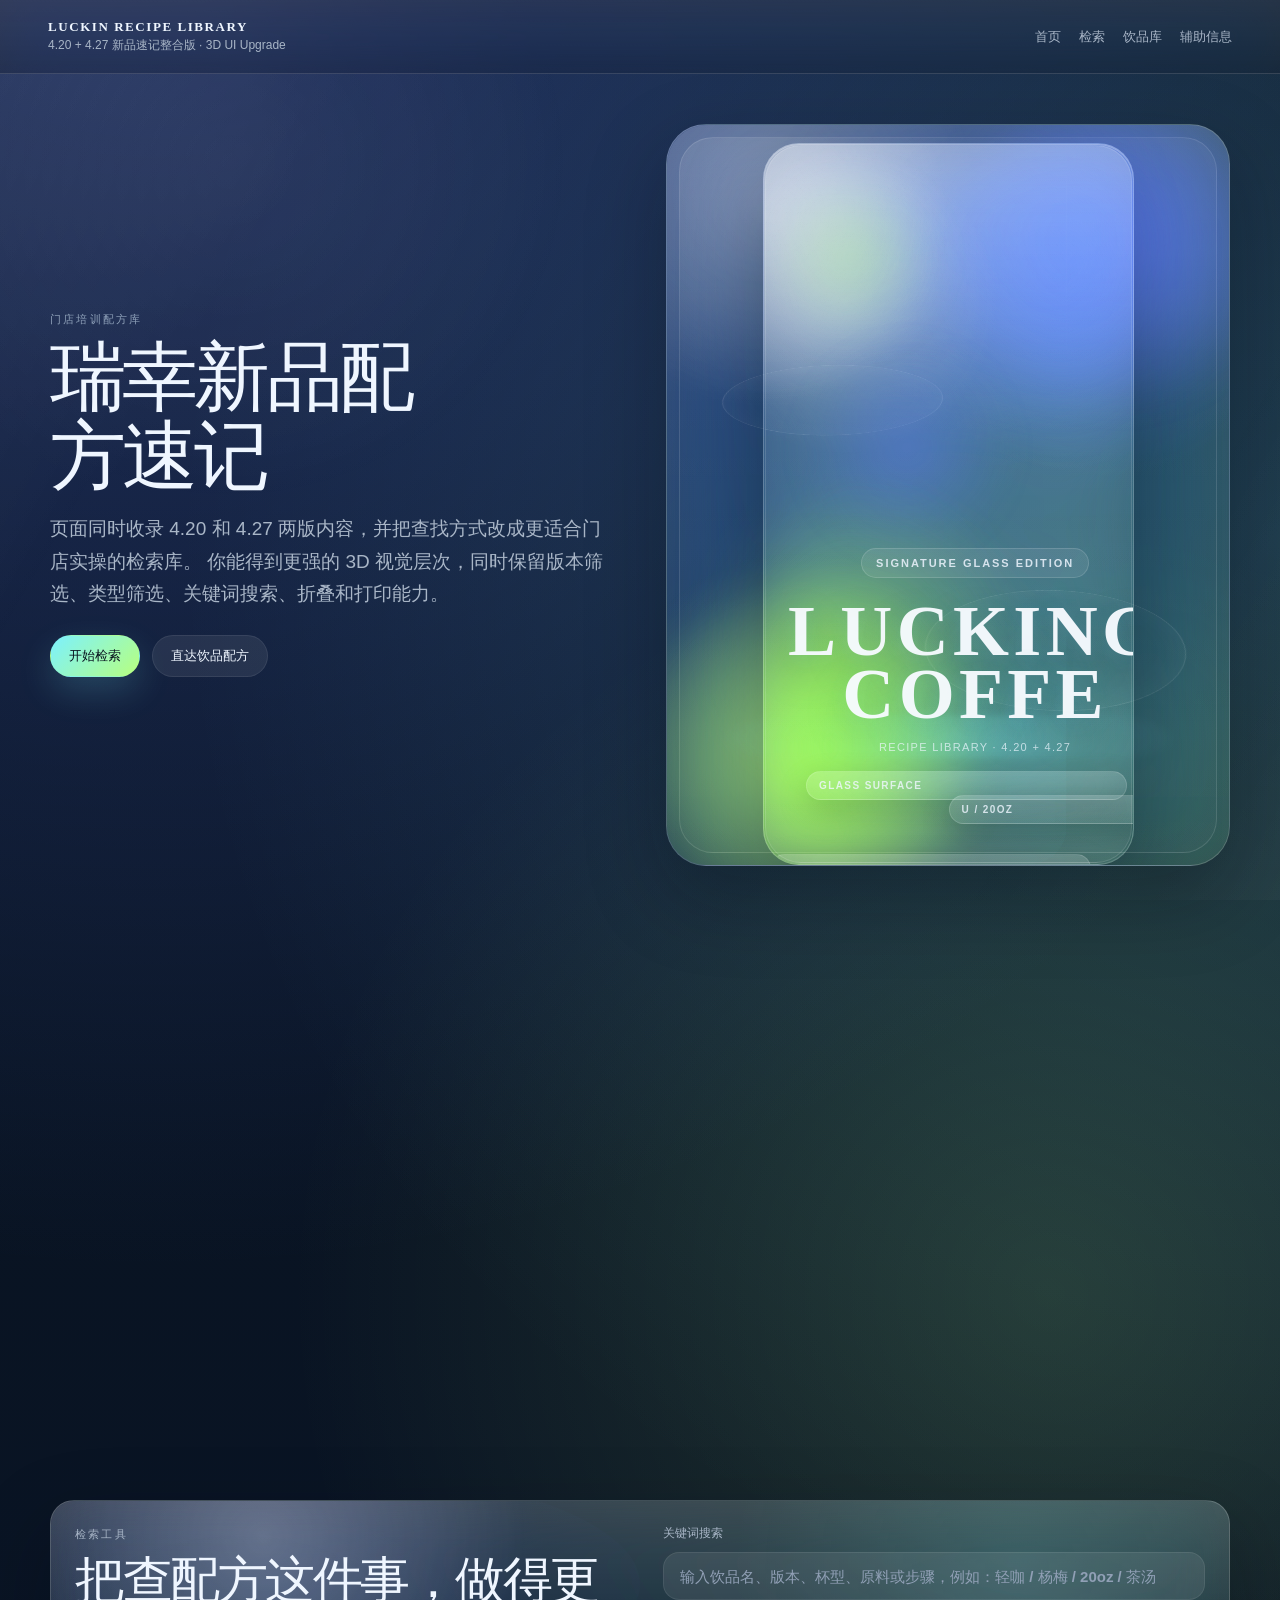
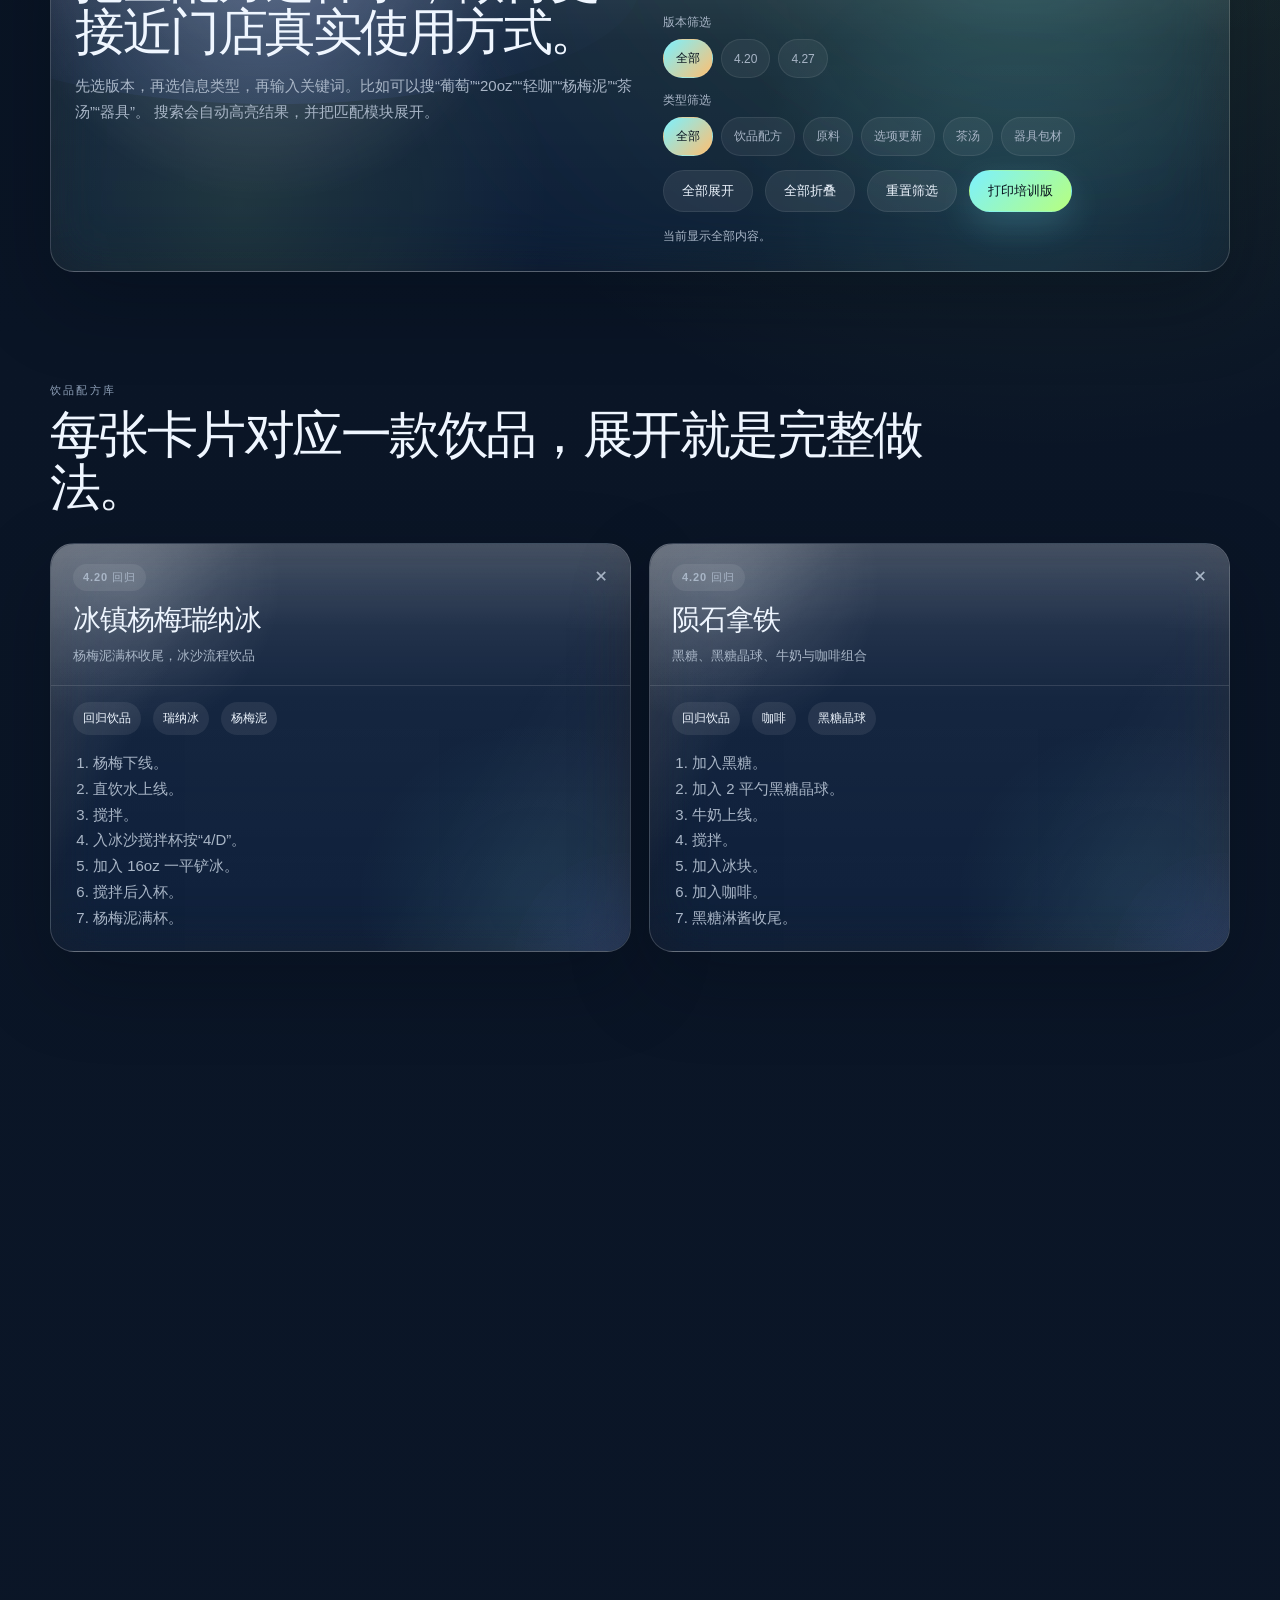
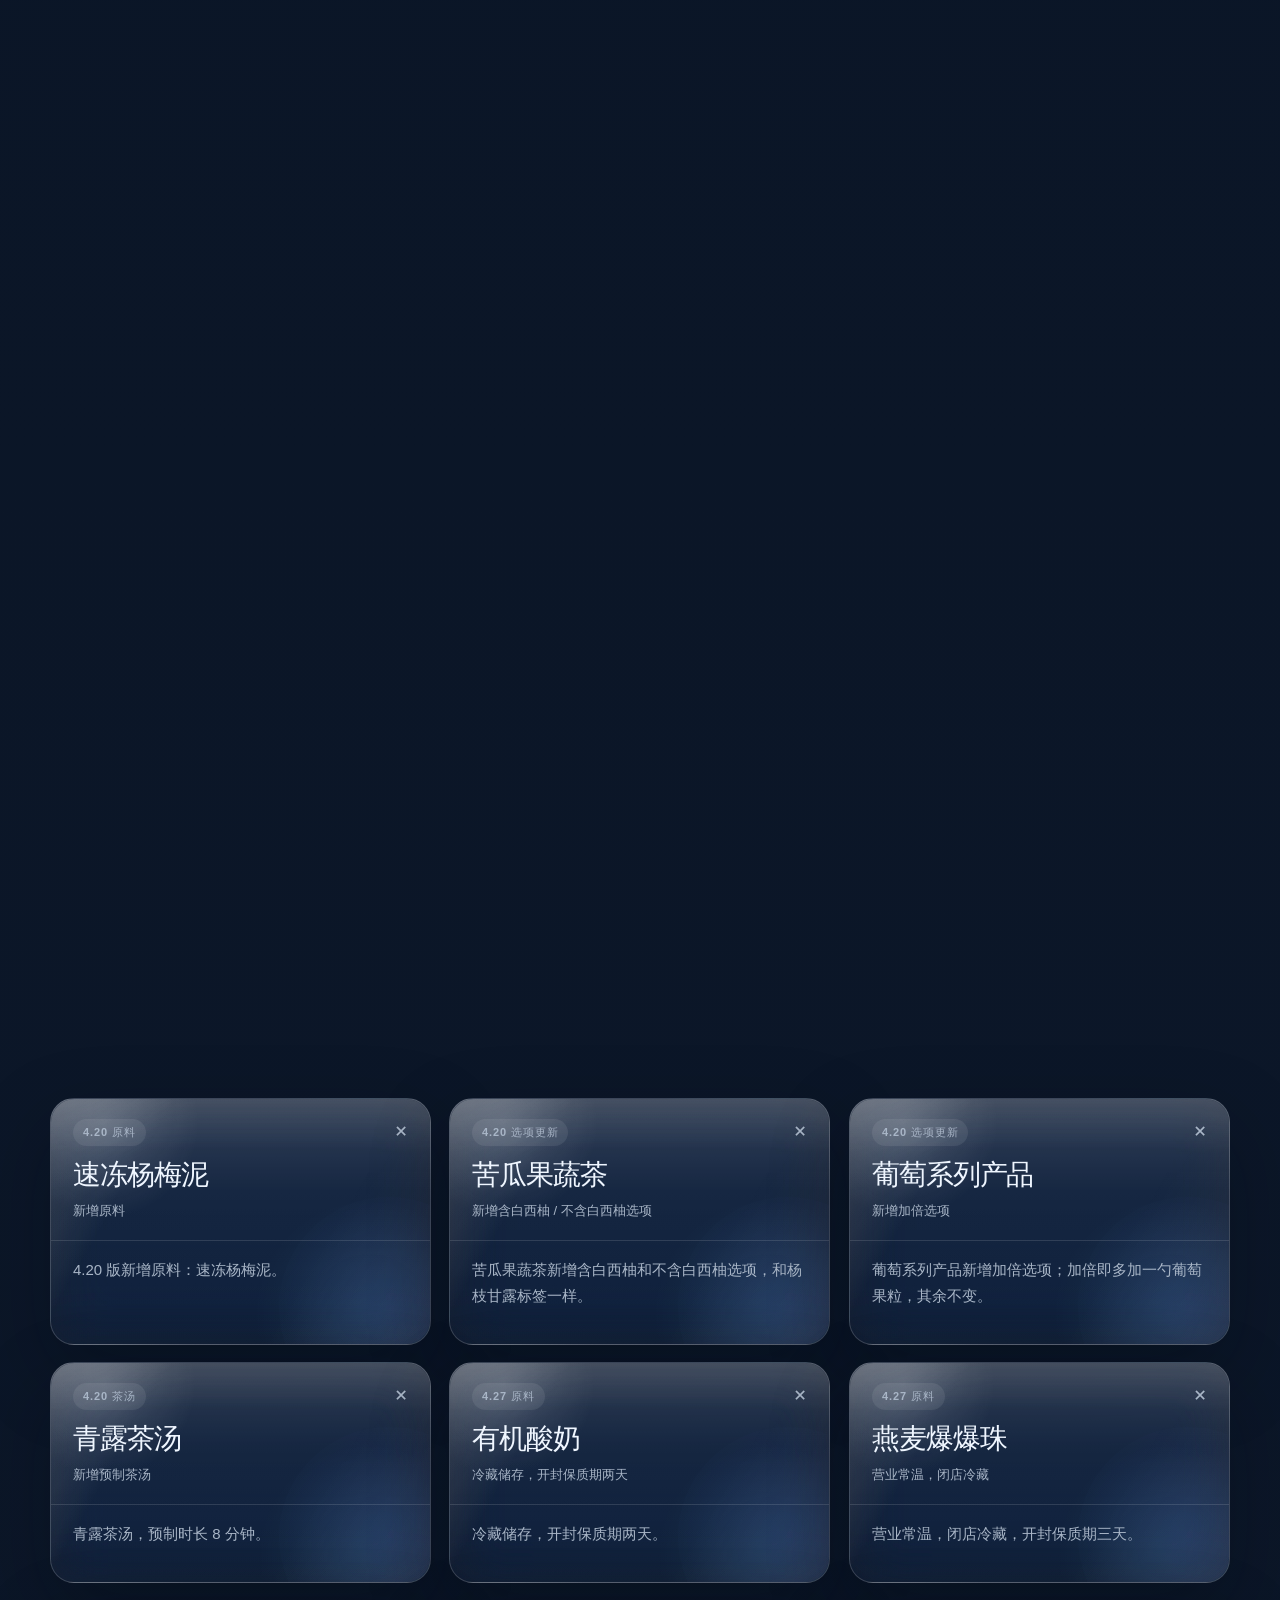
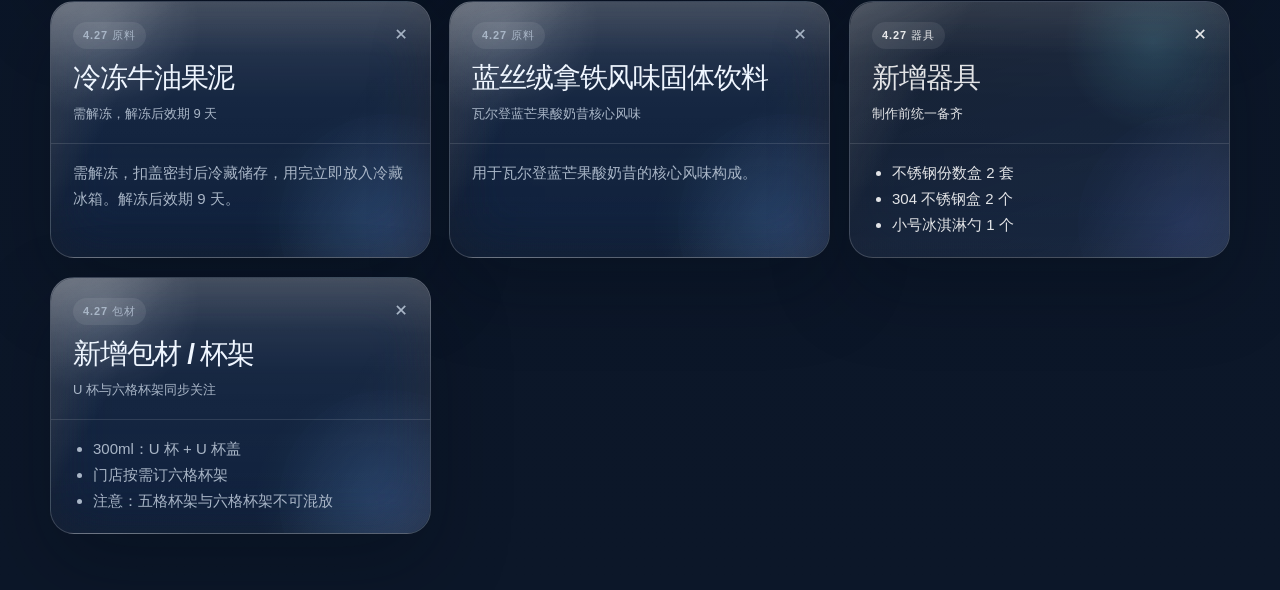
==== china-stable-ready/index.html @ 309d77c5 "Add files via upload" ====
<!DOCTYPE html>
<html lang="zh-CN">
  <head>
    <meta charset="UTF-8" />
    <meta name="viewport" content="width=device-width, initial-scale=1.0" />
    <meta name="color-scheme" content="dark" />
    <meta name="format-detection" content="telephone=no, email=no, address=no" />
    <meta
      name="description"
      content="瑞幸新品配方速记门店培训版，支持版本筛选、关键词搜索、配方工单图查看与打印。"
    />
    <title>瑞幸新品速记配方库 · 3D 视觉升级版</title>
    <link rel="stylesheet" href="./styles.css" />
  </head>
  <body>
    <header class="topbar">
      <div class="brand-group">
        <div class="brand">Luckin Recipe Library</div>
        <p class="brand-subtitle">4.20 + 4.27 新品速记整合版 · 3D UI Upgrade</p>
      </div>
      <nav class="nav">
        <a href="#overview">首页</a>
        <a href="#library-tools">检索</a>
        <a href="#drink-library">饮品库</a>
        <a href="#support-library">辅助信息</a>
      </nav>
    </header>

    <main class="page-shell">
      <section class="hero" id="overview">
        <div class="hero-copy" data-reveal>
          <p class="eyebrow">门店培训配方库</p>
          <h1>瑞幸新品配方速记</h1>
          <p class="hero-text">
            页面同时收录 4.20 和 4.27 两版内容，并把查找方式改成更适合门店实操的检索库。
            你能得到更强的 3D 视觉层次，同时保留版本筛选、类型筛选、关键词搜索、折叠和打印能力。
          </p>
          <div class="hero-actions">
            <a href="#library-tools" class="button button-primary">开始检索</a>
            <a href="#drink-library" class="button button-secondary">直达饮品配方</a>
          </div>
        </div>

        <div class="hero-panel depth-stage" data-reveal data-tilt data-tilt-depth="18">
          <div class="gradient-orb orb-blue"></div>
          <div class="gradient-orb orb-green"></div>
          <div class="hero-mesh hero-mesh-a"></div>
          <div class="hero-mesh hero-mesh-b"></div>
          <div class="hero-disc hero-disc-left"></div>
          <div class="hero-disc hero-disc-right"></div>
          <div class="hero-platform"></div>
          <div class="hero-wordmark-stage glass-card" data-reveal data-tilt data-tilt-depth="42">
            <div class="hero-wordmark-halo hero-wordmark-halo-a"></div>
            <div class="hero-wordmark-halo hero-wordmark-halo-b"></div>
            <div class="hero-wordmark-shell">
              <span class="hero-wordmark-label">Signature Glass Edition</span>
              <h2 class="hero-wordmark">
                <span>Lucking</span>
                <span>Coffe</span>
              </h2>
              <p class="hero-wordmark-meta">Recipe Library · 4.20 + 4.27</p>
            </div>
            <div class="hero-floating-pill hero-floating-pill-a">Glass Surface</div>
            <div class="hero-floating-pill hero-floating-pill-b">Search Ready</div>
            <div class="hero-floating-pill hero-floating-pill-c">U / 20oz</div>
          </div>

          <article class="hero-card hero-card-primary glass-card glass-card-large" data-tilt data-tilt-depth="28">
            <div class="hero-card-topline">
              <span>版本整合</span>
              <b>门店快查</b>
            </div>
            <strong>4.20 + 4.27</strong>
            <p>回归饮品、新品、原料更新、选项更新、茶汤、器具包材统一归档，减少来回翻找。</p>
            <div class="hero-inline-metrics">
              <div class="hero-inline-metric">
                <em>06</em>
                <small>饮品配方</small>
              </div>
              <div class="hero-inline-metric">
                <em>10</em>
                <small>辅助信息</small>
              </div>
              <div class="hero-inline-metric">
                <em>01</em>
                <small>统一入口</small>
              </div>
            </div>
          </article>

          <article class="hero-card hero-card-secondary glass-card" data-tilt data-tilt-depth="40">
            <div class="hero-card-topline">
              <span>快速定位</span>
              <b>训练模式</b>
            </div>
            <strong>筛选 + 搜索 + 图片工单</strong>
            <div class="hero-chip-row">
              <span class="hero-mini-chip">版本</span>
              <span class="hero-mini-chip">类型</span>
              <span class="hero-mini-chip">关键词</span>
              <span class="hero-mini-chip">U 杯 / 20oz</span>
            </div>
            <p>适合店员按饮品名、杯型、原料和步骤快速查找，也能直接点开工单图放大查看。</p>
          </article>

          <article class="hero-card hero-card-tertiary glass-card glass-card-highlight" data-tilt data-tilt-depth="52">
            <div class="hero-card-topline">
              <span>重点提醒</span>
              <b>当班可用</b>
            </div>
            <strong>先看杯型，再做配方</strong>
            <ul class="hero-note-list">
              <li>双杯型饮品已分开展示，减少误拿杯型。</li>
              <li>图片、步骤、搜索结果保持同一套命名。</li>
              <li>展开卡片即可直接看到完整操作细节。</li>
            </ul>
          </article>
        </div>
      </section>

      <section class="metrics-strip section">
        <div class="stat-card" data-reveal data-tilt>
          <span>2</span>
          <p>速记版本</p>
        </div>
        <div class="stat-card" data-reveal data-tilt>
          <span>6</span>
          <p>饮品配方</p>
        </div>
        <div class="stat-card" data-reveal data-tilt>
          <span>10</span>
          <p>辅助信息块</p>
        </div>
        <div class="stat-card" data-reveal data-tilt>
          <span>1</span>
          <p>全平台公开链接</p>
        </div>
      </section>

      <section class="quick-jump section">
        <div class="section-heading narrow" data-reveal>
          <p class="eyebrow">快速跳转</p>
          <h2>先看饮品名，再直接进入对应配方。</h2>
        </div>
        <div class="quick-chip-list" data-reveal>
          <a href="#recipe-yangmei" class="quick-chip" data-tilt>冰镇杨梅瑞纳冰</a>
          <a href="#recipe-meteor" class="quick-chip" data-tilt>陨石拿铁</a>
          <a href="#recipe-lemon-light" class="quick-chip" data-tilt>轻咖柠檬茶</a>
          <a href="#recipe-grape-lemon" class="quick-chip" data-tilt>葡萄柠檬茶</a>
          <a href="#recipe-avocado" class="quick-chip" data-tilt>牛油果羽衣酸奶昔</a>
          <a href="#recipe-blue-mango" class="quick-chip" data-tilt>瓦尔登蓝芒果酸奶昔</a>
        </div>
      </section>

      <section class="library-toolbar-section section" id="library-tools">
        <div class="toolbar-card" data-reveal data-tilt>
          <div class="toolbar-copy">
            <p class="eyebrow">检索工具</p>
            <h2>把查配方这件事，做得更接近门店真实使用方式。</h2>
            <p>
              先选版本，再选信息类型，再输入关键词。比如可以搜“葡萄”“20oz”“轻咖”“杨梅泥”“茶汤”“器具”。
              搜索会自动高亮结果，并把匹配模块展开。
            </p>
          </div>

          <div class="toolbar-actions">
            <label class="search-box" for="searchInput">
              <span>关键词搜索</span>
              <input
                id="searchInput"
                type="search"
                placeholder="输入饮品名、版本、杯型、原料或步骤，例如：轻咖 / 杨梅 / 20oz / 茶汤"
                autocomplete="off"
              />
            </label>

            <div class="filter-group">
              <span class="filter-label">版本筛选</span>
              <div class="filter-row">
                <button class="filter-chip is-active" type="button" data-filter-group="version" data-filter-value="all">全部</button>
                <button class="filter-chip" type="button" data-filter-group="version" data-filter-value="4.20">4.20</button>
                <button class="filter-chip" type="button" data-filter-group="version" data-filter-value="4.27">4.27</button>
              </div>
            </div>

            <div class="filter-group">
              <span class="filter-label">类型筛选</span>
              <div class="filter-row">
                <button class="filter-chip is-active" type="button" data-filter-group="type" data-filter-value="all">全部</button>
                <button class="filter-chip" type="button" data-filter-group="type" data-filter-value="drink">饮品配方</button>
                <button class="filter-chip" type="button" data-filter-group="type" data-filter-value="ingredient">原料</button>
                <button class="filter-chip" type="button" data-filter-group="type" data-filter-value="option">选项更新</button>
                <button class="filter-chip" type="button" data-filter-group="type" data-filter-value="tea">茶汤</button>
                <button class="filter-chip" type="button" data-filter-group="type" data-filter-value="tool">器具包材</button>
              </div>
            </div>

            <div class="action-row">
              <button id="expandAllBtn" class="button button-secondary" type="button">全部展开</button>
              <button id="collapseAllBtn" class="button button-secondary" type="button">全部折叠</button>
              <button id="resetFiltersBtn" class="button button-secondary" type="button">重置筛选</button>
              <button id="printBtn" class="button button-primary" type="button">打印培训版</button>
            </div>

            <p id="searchSummary" class="search-summary">当前显示全部内容。</p>
          </div>
        </div>
      </section>

      <section class="section" id="drink-library">
        <div class="section-heading" data-reveal>
          <p class="eyebrow">饮品配方库</p>
          <h2>每张卡片对应一款饮品，展开就是完整做法。</h2>
        </div>

        <div class="library-grid">
          <details class="library-card recipe-card" id="recipe-yangmei" open data-searchable data-version="4.20" data-type="drink" data-name="冰镇杨梅瑞纳冰 杨梅 瑞纳冰 回归 4.20" data-reveal data-tilt>
            <summary>
              <div>
                <span class="card-version">4.20 回归</span>
                <strong>冰镇杨梅瑞纳冰</strong>
                <small>杨梅泥满杯收尾，冰沙流程饮品</small>
              </div>
            </summary>
            <div class="card-body searchable-text">
              <div class="tag-row">
                <span class="info-tag">回归饮品</span>
                <span class="info-tag">瑞纳冰</span>
                <span class="info-tag">杨梅泥</span>
              </div>
              <ol>
                <li>杨梅下线。</li>
                <li>直饮水上线。</li>
                <li>搅拌。</li>
                <li>入冰沙搅拌杯按“4/D”。</li>
                <li>加入 16oz 一平铲冰。</li>
                <li>搅拌后入杯。</li>
                <li>杨梅泥满杯。</li>
              </ol>
            </div>
          </details>

          <details class="library-card recipe-card" id="recipe-meteor" open data-searchable data-version="4.20" data-type="drink" data-name="陨石拿铁 黑糖 晶球 回归 4.20" data-reveal data-tilt>
            <summary>
              <div>
                <span class="card-version">4.20 回归</span>
                <strong>陨石拿铁</strong>
                <small>黑糖、黑糖晶球、牛奶与咖啡组合</small>
              </div>
            </summary>
            <div class="card-body searchable-text">
              <div class="tag-row">
                <span class="info-tag">回归饮品</span>
                <span class="info-tag">咖啡</span>
                <span class="info-tag">黑糖晶球</span>
              </div>
              <ol>
                <li>加入黑糖。</li>
                <li>加入 2 平勺黑糖晶球。</li>
                <li>牛奶上线。</li>
                <li>搅拌。</li>
                <li>加入冰块。</li>
                <li>加入咖啡。</li>
                <li>黑糖淋酱收尾。</li>
              </ol>
            </div>
          </details>

          <details class="library-card recipe-card" id="recipe-lemon-light" open data-searchable data-version="4.20" data-type="drink" data-name="轻咖柠檬茶 柠檬茶 轻咖 青露茶汤 回归 4.20" data-reveal data-tilt>
            <summary>
              <div>
                <span class="card-version">4.20 回归</span>
                <strong>轻咖柠檬茶</strong>
                <small>含轻咖可选，茶汤与直饮水组合型茶饮</small>
              </div>
            </summary>
            <div class="card-body searchable-text">
              <div class="tag-row">
                <span class="info-tag">回归饮品</span>
                <span class="info-tag">茶饮</span>
                <span class="info-tag">青露茶汤</span>
                <span class="info-tag">轻咖可选</span>
              </div>
              <ol>
                <li>加入糖。</li>
                <li>加入柠檬果粒 1 平勺。</li>
                <li>加入 25ml 柠檬汁。</li>
                <li>青露茶汤至中线。</li>
                <li>直饮水上线；少冰时改为直饮水 150ml。</li>
                <li>若含轻咖，则在此步骤加入 50ml 轻咖。</li>
                <li>搅拌。</li>
                <li>加入冰块。</li>
              </ol>
            </div>
          </details>

          <details class="library-card recipe-card" id="recipe-grape-lemon" open data-searchable data-version="4.20" data-type="drink" data-name="葡萄柠檬茶 葡萄 轻咖 茶饮 新品 4.20" data-reveal data-tilt>
            <summary>
              <div>
                <span class="card-version">4.20 新品</span>
                <strong>葡萄柠檬茶</strong>
                <small>葡萄果粒、葡萄汁与柠檬茶底组合</small>
              </div>
            </summary>
            <div class="card-body searchable-text">
              <div class="tag-row">
                <span class="info-tag">新饮品</span>
                <span class="info-tag">茶饮</span>
                <span class="info-tag">葡萄果粒</span>
                <span class="info-tag">轻咖可选</span>
              </div>
              <ol>
                <li>加入糖。</li>
                <li>加入柠檬果粒 1 平勺。</li>
                <li>加入葡萄果粒 1 平勺。</li>
                <li>加入 25ml 柠檬汁。</li>
                <li>青露茶汤至中线。</li>
                <li>直饮水上线；少冰时改为直饮水 150ml。</li>
                <li>若含轻咖，则在此步骤加入 50ml 轻咖。</li>
                <li>加入葡萄汁 50ml。</li>
                <li>搅拌。</li>
                <li>加入冰块。</li>
              </ol>
            </div>
          </details>

          <details class="library-card recipe-card" id="recipe-avocado" open data-searchable data-version="4.27" data-type="drink" data-name="牛油果羽衣酸奶昔 U杯 20oz 牛油果 羽衣甘蓝 酸奶昔 4.27" data-reveal data-tilt>
            <summary>
              <div>
                <span class="card-version">4.27 新品</span>
                <strong>牛油果羽衣酸奶昔</strong>
                <small>U 杯与 20oz 杯双规格配方</small>
              </div>
            </summary>
            <div class="card-body searchable-text">
              <div class="recipe-detail-layout">
                <div class="recipe-text-column">
                  <div class="tag-row">
                    <span class="info-tag">新饮品</span>
                    <span class="info-tag">酸奶昔</span>
                    <span class="info-tag">U 杯</span>
                    <span class="info-tag">20oz</span>
                  </div>
                  <section class="recipe-subsection">
                    <h4>U 杯</h4>
                    <ol>
                      <li>有机酸奶至 50ml 刻度线。</li>
                      <li>丝绒至 100ml 刻度线。</li>
                      <li>羽衣甘蓝至 150ml 刻度线。</li>
                      <li>搅拌后入冰沙搅拌杯。</li>
                      <li>牛油果 1 勺。</li>
                      <li>加 12oz 一平铲冰块后按 4/D 键。</li>
                      <li>杯中加入燕麦爆爆珠 1 勺铺底。</li>
                      <li>冰沙入杯。</li>
                      <li>有机酸奶铺顶。</li>
                    </ol>
                  </section>
                  <section class="recipe-subsection">
                    <h4>20oz 杯</h4>
                    <ol>
                      <li>有机酸奶至 100ml 刻度线。</li>
                      <li>丝绒至 70ml。</li>
                      <li>羽衣甘蓝至 200ml 刻度线。</li>
                      <li>搅拌后入冰沙搅拌杯。</li>
                      <li>牛油果 2 勺。</li>
                      <li>加 16oz 一平铲冰块后按 4/D 键。</li>
                      <li>杯中加入燕麦爆爆珠 3 勺与 100ml 有机酸奶铺底。</li>
                      <li>冰沙入杯。</li>
                    </ol>
                  </section>
                </div>

                <aside class="recipe-visual-column" aria-label="牛油果羽衣酸奶昔配方图">
                  <figure class="recipe-visual-frame recipe-visual-frame-u">
                    <figcaption>
                      <span>U 杯工单图</span>
                      <small>点击查看原图</small>
                    </figcaption>
                    <a
                      class="recipe-image-trigger"
                      href="./avocado-u.jpg"
                      data-lightbox-src="./avocado-u.jpg"
                      data-lightbox-alt="牛油果羽衣酸奶昔 U 杯工单图"
                      data-lightbox-caption="牛油果羽衣酸奶昔 U 杯工单图"
                    >
                      <span class="recipe-reference-shell">
                        <img
                          src="./avocado-u.jpg"
                          alt="牛油果羽衣酸奶昔 U 杯配方图"
                          class="recipe-reference-image"
                          loading="lazy"
                          decoding="async"
                        />
                      </span>
                    </a>
                  </figure>
                  <figure class="recipe-visual-frame recipe-visual-frame-20">
                    <figcaption>
                      <span>20oz 杯工单图</span>
                      <small>点击查看原图</small>
                    </figcaption>
                    <a
                      class="recipe-image-trigger"
                      href="./avocado-20.jpg"
                      data-lightbox-src="./avocado-20.jpg"
                      data-lightbox-alt="牛油果羽衣酸奶昔 20oz 杯工单图"
                      data-lightbox-caption="牛油果羽衣酸奶昔 20oz 杯工单图"
                    >
                      <span class="recipe-reference-shell">
                        <img
                          src="./avocado-20.jpg"
                          alt="牛油果羽衣酸奶昔 20oz 杯配方图"
                          class="recipe-reference-image"
                          loading="lazy"
                          decoding="async"
                        />
                      </span>
                    </a>
                  </figure>
                </aside>
              </div>
              <section class="note-box">
                同糖度、同杯型的两杯牛油果羽衣酸奶昔，可同时入搅拌杯合并搅打，需按两次 4/D 键。
              </section>
            </div>
          </details>

          <details class="library-card recipe-card" id="recipe-blue-mango" open data-searchable data-version="4.27" data-type="drink" data-name="瓦尔登蓝芒果酸奶昔 U杯 20oz 蓝芒果 酸奶昔 4.27" data-reveal data-tilt>
            <summary>
              <div>
                <span class="card-version">4.27 新品</span>
                <strong>瓦尔登蓝芒果酸奶昔</strong>
                <small>蓝丝绒与芒果分层饮品，双杯型配方</small>
              </div>
            </summary>
            <div class="card-body searchable-text">
              <div class="recipe-detail-layout">
                <div class="recipe-text-column">
                  <div class="tag-row">
                    <span class="info-tag">新饮品</span>
                    <span class="info-tag">酸奶昔</span>
                    <span class="info-tag">U 杯</span>
                    <span class="info-tag">20oz</span>
                  </div>
                  <section class="recipe-subsection">
                    <h4>U 杯</h4>
                    <ol>
                      <li>椰浆至 150ml 刻度线。</li>
                      <li>搅拌后入搅拌杯。</li>
                      <li>加入 1 勺蓝丝绒。</li>
                      <li>加 12oz 一平铲冰块后按 4/D 键。</li>
                      <li>杯中加入原味晶球 1 勺与 30ml 芒果铺底。</li>
                      <li>冰沙入杯。</li>
                      <li>有机酸奶铺顶。</li>
                    </ol>
                  </section>
                  <section class="recipe-subsection">
                    <h4>20oz 杯</h4>
                    <ol>
                      <li>椰浆至 150ml 刻度线。</li>
                      <li>搅拌后入搅拌杯。</li>
                      <li>加入 2 勺蓝丝绒。</li>
                      <li>加 16oz 一平铲冰块后按 4/D 键。</li>
                      <li>杯中加入原味晶球 1 勺。</li>
                      <li>有机酸奶至 100ml 刻度线。</li>
                      <li>芒果至 200 刻度线铺底。</li>
                      <li>冰沙入杯。</li>
                    </ol>
                  </section>
                </div>

                <aside class="recipe-visual-column" aria-label="瓦尔登蓝芒果酸奶昔配方图">
                  <figure class="recipe-visual-frame recipe-visual-frame-u">
                    <figcaption>
                      <span>U 杯工单图</span>
                      <small>点击查看原图</small>
                    </figcaption>
                    <a
                      class="recipe-image-trigger"
                      href="./mango-u.jpg"
                      data-lightbox-src="./mango-u.jpg"
                      data-lightbox-alt="瓦尔登蓝芒果酸奶昔 U 杯工单图"
                      data-lightbox-caption="瓦尔登蓝芒果酸奶昔 U 杯工单图"
                    >
                      <span class="recipe-reference-shell">
                        <img
                          src="./mango-u.jpg"
                          alt="瓦尔登蓝芒果酸奶昔 U 杯配方图"
                          class="recipe-reference-image"
                          loading="lazy"
                          decoding="async"
                        />
                      </span>
                    </a>
                  </figure>
                  <figure class="recipe-visual-frame recipe-visual-frame-20">
                    <figcaption>
                      <span>20oz 杯工单图</span>
                      <small>点击查看原图</small>
                    </figcaption>
                    <a
                      class="recipe-image-trigger"
                      href="./mango-20.jpg"
                      data-lightbox-src="./mango-20.jpg"
                      data-lightbox-alt="瓦尔登蓝芒果酸奶昔 20oz 杯工单图"
                      data-lightbox-caption="瓦尔登蓝芒果酸奶昔 20oz 杯工单图"
                    >
                      <span class="recipe-reference-shell">
                        <img
                          src="./mango-20.jpg"
                          alt="瓦尔登蓝芒果酸奶昔 20oz 杯配方图"
                          class="recipe-reference-image"
                          loading="lazy"
                          decoding="async"
                        />
                      </span>
                    </a>
                  </figure>
                </aside>
              </div>
              <section class="note-box">
                同糖度、同杯型的两杯瓦尔登蓝芒果酸奶昔，可同时入搅拌杯合并搅打，需按两次 4/D 键。
              </section>
            </div>
          </details>
        </div>
      </section>

      <section class="section" id="support-library">
        <div class="section-heading" data-reveal>
          <p class="eyebrow">辅助信息库</p>
          <h2>原料、选项更新、茶汤、器具包材，统一收纳。</h2>
        </div>

        <div class="support-grid">
          <details class="library-card support-card" open data-searchable data-version="4.20" data-type="ingredient" data-name="速冻杨梅泥 4.20 新增原料" data-reveal data-tilt>
            <summary>
              <div>
                <span class="card-version">4.20 原料</span>
                <strong>速冻杨梅泥</strong>
                <small>新增原料</small>
              </div>
            </summary>
            <div class="card-body searchable-text">
              <p>4.20 版新增原料：速冻杨梅泥。</p>
            </div>
          </details>

          <details class="library-card support-card" open data-searchable data-version="4.20" data-type="option" data-name="苦瓜果蔬茶 白西柚 选项更新 4.20" data-reveal data-tilt>
            <summary>
              <div>
                <span class="card-version">4.20 选项更新</span>
                <strong>苦瓜果蔬茶</strong>
                <small>新增含白西柚 / 不含白西柚选项</small>
              </div>
            </summary>
            <div class="card-body searchable-text">
              <p>苦瓜果蔬茶新增含白西柚和不含白西柚选项，和杨枝甘露标签一样。</p>
            </div>
          </details>

          <details class="library-card support-card" open data-searchable data-version="4.20" data-type="option" data-name="葡萄系列 加倍 选项更新 4.20" data-reveal data-tilt>
            <summary>
              <div>
                <span class="card-version">4.20 选项更新</span>
                <strong>葡萄系列产品</strong>
                <small>新增加倍选项</small>
              </div>
            </summary>
            <div class="card-body searchable-text">
              <p>葡萄系列产品新增加倍选项；加倍即多加一勺葡萄果粒，其余不变。</p>
            </div>
          </details>

          <details class="library-card support-card" open data-searchable data-version="4.20" data-type="tea" data-name="青露茶汤 预制茶汤 8分钟 4.20" data-reveal data-tilt>
            <summary>
              <div>
                <span class="card-version">4.20 茶汤</span>
                <strong>青露茶汤</strong>
                <small>新增预制茶汤</small>
              </div>
            </summary>
            <div class="card-body searchable-text">
              <p>青露茶汤，预制时长 8 分钟。</p>
            </div>
          </details>

          <details class="library-card support-card" open data-searchable data-version="4.27" data-type="ingredient" data-name="有机酸奶 4.27 原料" data-reveal data-tilt>
            <summary>
              <div>
                <span class="card-version">4.27 原料</span>
                <strong>有机酸奶</strong>
                <small>冷藏储存，开封保质期两天</small>
              </div>
            </summary>
            <div class="card-body searchable-text">
              <p>冷藏储存，开封保质期两天。</p>
            </div>
          </details>

          <details class="library-card support-card" open data-searchable data-version="4.27" data-type="ingredient" data-name="燕麦爆爆珠 4.27 原料" data-reveal data-tilt>
            <summary>
              <div>
                <span class="card-version">4.27 原料</span>
                <strong>燕麦爆爆珠</strong>
                <small>营业常温，闭店冷藏</small>
              </div>
            </summary>
            <div class="card-body searchable-text">
              <p>营业常温，闭店冷藏，开封保质期三天。</p>
            </div>
          </details>

          <details class="library-card support-card" open data-searchable data-version="4.27" data-type="ingredient" data-name="冷冻牛油果泥 4.27 原料" data-reveal data-tilt>
            <summary>
              <div>
                <span class="card-version">4.27 原料</span>
                <strong>冷冻牛油果泥</strong>
                <small>需解冻，解冻后效期 9 天</small>
              </div>
            </summary>
            <div class="card-body searchable-text">
              <p>需解冻，扣盖密封后冷藏储存，用完立即放入冷藏冰箱。解冻后效期 9 天。</p>
            </div>
          </details>

          <details class="library-card support-card" open data-searchable data-version="4.27" data-type="ingredient" data-name="蓝丝绒拿铁风味固体饮料 4.27 原料" data-reveal data-tilt>
            <summary>
              <div>
                <span class="card-version">4.27 原料</span>
                <strong>蓝丝绒拿铁风味固体饮料</strong>
                <small>瓦尔登蓝芒果酸奶昔核心风味</small>
              </div>
            </summary>
            <div class="card-body searchable-text">
              <p>用于瓦尔登蓝芒果酸奶昔的核心风味构成。</p>
            </div>
          </details>

          <details class="library-card support-card dark-support-card" open data-searchable data-version="4.27" data-type="tool" data-name="新增器具 不锈钢份数盒 304不锈钢盒 冰淇淋勺 4.27" data-reveal data-tilt>
            <summary>
              <div>
                <span class="card-version">4.27 器具</span>
                <strong>新增器具</strong>
                <small>制作前统一备齐</small>
              </div>
            </summary>
            <div class="card-body searchable-text">
              <ul>
                <li>不锈钢份数盒 2 套</li>
                <li>304 不锈钢盒 2 个</li>
                <li>小号冰淇淋勺 1 个</li>
              </ul>
            </div>
          </details>

          <details class="library-card support-card" open data-searchable data-version="4.27" data-type="tool" data-name="U杯 U杯盖 六格杯架 包材 4.27" data-reveal data-tilt>
            <summary>
              <div>
                <span class="card-version">4.27 包材</span>
                <strong>新增包材 / 杯架</strong>
                <small>U 杯与六格杯架同步关注</small>
              </div>
            </summary>
            <div class="card-body searchable-text">
              <ul>
                <li>300ml：U 杯 + U 杯盖</li>
                <li>门店按需订六格杯架</li>
                <li>注意：五格杯架与六格杯架不可混放</li>
              </ul>
            </div>
          </details>
        </div>
      </section>
    </main>

    <div class="lightbox" id="imageLightbox" aria-hidden="true" role="dialog" aria-modal="true" aria-label="配方原图查看器">
      <button class="lightbox-backdrop" type="button" data-lightbox-close tabindex="-1" aria-hidden="true"></button>
      <div class="lightbox-dialog">
        <button class="lightbox-close" type="button" data-lightbox-close aria-label="关闭">×</button>
        <p class="lightbox-caption" id="lightboxCaption">配方原图</p>
        <div class="lightbox-stage">
          <img id="lightboxImage" class="lightbox-image" src="" alt="" />
        </div>
      </div>
    </div>

    <script src="./script.js"></script>
    <script>
      if ("serviceWorker" in navigator) {
        window.addEventListener("load", () => {
          navigator.serviceWorker.register("./service-worker.js").catch(() => {});
        });
      }
    </script>
  </body>
</html>
---- china-stable-ready/styles.css ----
:root {
  --bg: #09111d;
  --panel: rgba(255, 255, 255, 0.12);
  --panel-strong: rgba(255, 255, 255, 0.18);
  --panel-dark: linear-gradient(160deg, rgba(14, 20, 30, 0.96), rgba(28, 40, 59, 0.94));
  --text: #eff6ff;
  --muted: #a9b6c7;
  --line: rgba(255, 255, 255, 0.12);
  --shadow: 0 34px 110px rgba(0, 0, 0, 0.28);
  --shadow-soft: 0 20px 60px rgba(0, 0, 0, 0.2);
  --glass-fill: linear-gradient(180deg, rgba(255, 255, 255, 0.18), rgba(255, 255, 255, 0.07) 38%, rgba(255, 255, 255, 0.03));
  --glass-fill-strong: linear-gradient(180deg, rgba(255, 255, 255, 0.24), rgba(255, 255, 255, 0.1) 42%, rgba(255, 255, 255, 0.04));
  --glass-stroke: rgba(255, 255, 255, 0.18);
  --glass-stroke-soft: rgba(255, 255, 255, 0.1);
  --glass-inner-highlight: rgba(255, 255, 255, 0.4);
  --glass-shadow: 0 30px 80px rgba(4, 10, 20, 0.3);
  --glass-shadow-soft: 0 18px 40px rgba(4, 10, 20, 0.2);
  --font-display: "Iowan Old Style", "Palatino Linotype", "Baskerville", "Songti SC", "STSong", "Source Han Serif SC", serif;
  --font-ui: "PingFang SC", "Hiragino Sans GB", "HarmonyOS Sans SC", "MiSans", "OPPOSans", "Microsoft YaHei", "Noto Sans CJK SC", "Helvetica Neue", Arial, sans-serif;
  --radius-xl: 34px;
  --radius-lg: 24px;
  --radius-md: 18px;
  --content-width: 1180px;
  --nav-height: 74px;
  --ease-smooth: cubic-bezier(0.22, 1, 0.36, 1);
  --cyan: #7cf1ff;
  --lime: #b7ff7e;
  --amber: #ffbf70;
  --blue: #5d7dff;
}

* {
  box-sizing: border-box;
}

html {
  scroll-behavior: smooth;
  -webkit-text-size-adjust: 100%;
}

body {
  margin: 0;
  font-family: var(--font-ui);
  font-size: 15px;
  font-synthesis: none;
  text-rendering: optimizeLegibility;
  -webkit-font-smoothing: antialiased;
  -moz-osx-font-smoothing: grayscale;
  color: var(--text);
  background:
    radial-gradient(circle at 12% -4%, rgba(92, 125, 255, 0.34), transparent 26%),
    radial-gradient(circle at 100% 10%, rgba(124, 241, 255, 0.18), transparent 22%),
    radial-gradient(circle at 82% 24%, rgba(183, 255, 126, 0.14), transparent 18%),
    linear-gradient(180deg, #07111d 0%, #0a1526 36%, #0c1729 100%);
}

body::before {
  content: "";
  position: fixed;
  inset: 0;
  pointer-events: none;
  background:
    linear-gradient(120deg, rgba(255, 255, 255, 0.08), transparent 22%, transparent 80%, rgba(255, 255, 255, 0.04)),
    radial-gradient(circle at 18% 18%, rgba(255, 255, 255, 0.08), transparent 28%);
  opacity: 0.8;
}

img {
  display: block;
  max-width: 100%;
}

a {
  color: inherit;
  text-decoration: none;
}

button,
input {
  font: inherit;
}

mark {
  padding: 0 0.15em;
  border-radius: 0.35em;
  background: rgba(255, 191, 112, 0.88);
  color: #09111d;
}

.topbar {
  position: sticky;
  top: 0;
  z-index: 40;
  display: flex;
  align-items: center;
  justify-content: space-between;
  gap: 24px;
  min-height: var(--nav-height);
  padding: 14px clamp(20px, 4vw, 48px);
  border-bottom: 1px solid rgba(255, 255, 255, 0.08);
  background:
    linear-gradient(180deg, rgba(255, 255, 255, 0.09), rgba(255, 255, 255, 0.03)),
    rgba(10, 18, 32, 0.42);
  backdrop-filter: blur(26px) saturate(150%);
  transition: padding 240ms ease, background 240ms ease, box-shadow 240ms ease;
}

.topbar.is-compact {
  padding-top: 10px;
  padding-bottom: 10px;
  background:
    linear-gradient(180deg, rgba(255, 255, 255, 0.11), rgba(255, 255, 255, 0.03)),
    rgba(10, 18, 32, 0.66);
  box-shadow: 0 16px 30px rgba(0, 0, 0, 0.24);
}

.brand-group {
  display: grid;
  gap: 2px;
}

.brand {
  font-family: var(--font-display);
  font-size: 13px;
  font-weight: 600;
  letter-spacing: 0.12em;
  text-transform: uppercase;
}

.brand-subtitle {
  margin: 0;
  font-size: 12px;
  color: var(--muted);
}

.nav {
  display: flex;
  flex-wrap: wrap;
  gap: 18px;
  font-size: 13px;
  color: var(--muted);
}

.nav a {
  position: relative;
}

.nav a::after {
  content: "";
  position: absolute;
  left: 0;
  right: 0;
  bottom: -5px;
  height: 1px;
  background: currentColor;
  transform: scaleX(0);
  transform-origin: left;
  transition: transform 220ms ease;
}

.nav a:hover::after {
  transform: scaleX(1);
}

.hero,
.section {
  width: min(var(--content-width), calc(100% - 32px));
  margin: 0 auto;
}

.hero {
  min-height: calc(100vh - var(--nav-height));
  display: grid;
  grid-template-columns: 1.02fr 0.98fr;
  gap: 28px;
  align-items: center;
  padding: 44px 0 28px;
}

.eyebrow {
  margin: 0 0 10px;
  font-size: 11px;
  font-weight: 700;
  letter-spacing: 0.2em;
  text-transform: uppercase;
  color: #8fa1b9;
}

.hero h1,
.section-heading h2,
.toolbar-copy h2 {
  margin: 0;
  line-height: 1.04;
  letter-spacing: -0.05em;
}

.hero h1 {
  max-width: 10ch;
  font-size: clamp(36px, 6vw, 76px);
}

.hero-panel {
  display: flex;
  align-items: flex-start;
  justify-content: center;
  padding-top: 18px;
}

.hero-wordmark-stage {
  position: relative;
  z-index: 2;
  width: min(66%, 420px);
  min-height: 300px;
  padding: 24px;
  border: 1px solid rgba(255, 255, 255, 0.2);
  border-radius: 36px;
  background:
    radial-gradient(circle at 22% 22%, rgba(255, 255, 255, 0.22), transparent 24%),
    radial-gradient(circle at 78% 18%, rgba(93, 125, 255, 0.22), transparent 30%),
    linear-gradient(180deg, rgba(255, 255, 255, 0.16), rgba(255, 255, 255, 0.05) 42%, rgba(255, 255, 255, 0.03));
  backdrop-filter: blur(36px) saturate(175%);
  box-shadow:
    inset 0 1px 0 rgba(255, 255, 255, 0.3),
    inset 0 -1px 0 rgba(255, 255, 255, 0.05),
    0 34px 80px rgba(2, 10, 22, 0.34);
  overflow: hidden;
}

.hero-wordmark-stage::before {
  content: "";
  position: absolute;
  inset: 10px;
  border-radius: 28px;
  border: 1px solid rgba(255, 255, 255, 0.14);
  background: linear-gradient(180deg, rgba(255, 255, 255, 0.12), transparent 34%, rgba(255, 255, 255, 0.04));
  pointer-events: none;
}

.hero-wordmark-stage::after {
  content: "";
  position: absolute;
  inset: 0;
  background:
    linear-gradient(120deg, transparent 18%, rgba(255, 255, 255, 0.22) 36%, transparent 54%),
    radial-gradient(circle at 18% 80%, rgba(183, 255, 126, 0.14), transparent 26%);
  opacity: 0.5;
  transform: translateX(-18%);
  animation: glassSweep 8.5s ease-in-out infinite;
  pointer-events: none;
}

.hero-wordmark-shell {
  position: relative;
  z-index: 2;
  display: grid;
  align-content: center;
  justify-items: center;
  min-height: 100%;
  text-align: center;
}

.hero-wordmark-label {
  display: inline-flex;
  padding: 8px 14px;
  border-radius: 999px;
  border: 1px solid rgba(255, 255, 255, 0.14);
  background: rgba(255, 255, 255, 0.08);
  font-size: 11px;
  font-weight: 700;
  letter-spacing: 0.18em;
  text-transform: uppercase;
  color: rgba(239, 246, 255, 0.84);
}

.hero-wordmark {
  margin: 22px 0 0;
  font-family: var(--font-display);
  font-size: clamp(40px, 6vw, 72px);
  font-weight: 600;
  line-height: 0.88;
  letter-spacing: 0.06em;
  text-transform: uppercase;
  color: rgba(248, 251, 255, 0.96);
  text-shadow:
    0 4px 18px rgba(124, 241, 255, 0.12),
    0 16px 40px rgba(3, 10, 20, 0.28);
}

.hero-wordmark span {
  display: block;
}

.hero-wordmark-meta {
  margin: 14px 0 0;
  font-size: 11px;
  letter-spacing: 0.12em;
  text-transform: uppercase;
  color: rgba(239, 246, 255, 0.72);
}

.hero-wordmark-halo {
  position: absolute;
  border-radius: 50%;
  filter: blur(18px);
  pointer-events: none;
}

.hero-wordmark-halo-a {
  left: -8%;
  bottom: -10%;
  width: 180px;
  height: 180px;
  background: radial-gradient(circle, rgba(183, 255, 126, 0.36), transparent 70%);
  animation: drift 10s ease-in-out infinite;
}

.hero-wordmark-halo-b {
  right: -6%;
  top: -10%;
  width: 200px;
  height: 200px;
  background: radial-gradient(circle, rgba(93, 125, 255, 0.42), transparent 72%);
  animation: drift 12s ease-in-out infinite reverse;
}

.hero-floating-pill {
  --pill-base-x: 0px;
  position: absolute;
  z-index: 2;
  padding: 8px 12px;
  border-radius: 999px;
  border: 1px solid rgba(255, 255, 255, 0.14);
  background: linear-gradient(180deg, rgba(255, 255, 255, 0.16), rgba(255, 255, 255, 0.05));
  backdrop-filter: blur(20px) saturate(150%);
  box-shadow: 0 12px 32px rgba(2, 10, 22, 0.2);
  font-size: 10px;
  font-weight: 700;
  letter-spacing: 0.14em;
  text-transform: uppercase;
  color: rgba(239, 246, 255, 0.82);
  animation: floatPill 7.2s ease-in-out infinite;
}

.hero-floating-pill-a {
  left: 18px;
  top: 18px;
}

.hero-floating-pill-b {
  right: 18px;
  top: 72px;
  animation-delay: 1.4s;
}

.hero-floating-pill-c {
  left: 50%;
  bottom: 16px;
  --pill-base-x: -50%;
  animation-delay: 2.4s;
}

.hero-text,
.toolbar-copy p,
.card-body p,
.card-body li,
.search-summary,
.hero-card p {
  color: var(--muted);
  line-height: 1.72;
}

.hero-text {
  max-width: 560px;
  margin: 18px 0 0;
  font-size: clamp(15px, 1.6vw, 19px);
}

.hero-actions,
.action-row,
.filter-row,
.tag-row,
.quick-chip-list {
  display: flex;
  flex-wrap: wrap;
  gap: 12px;
}

.hero-actions {
  margin-top: 24px;
}

.button {
  display: inline-flex;
  align-items: center;
  justify-content: center;
  min-height: 42px;
  padding: 0 18px;
  border: 1px solid transparent;
  border-radius: 999px;
  font-size: 13px;
  font-weight: 700;
  cursor: pointer;
  transition: transform 220ms ease, box-shadow 220ms ease, background 220ms ease, border-color 220ms ease;
}

.button:hover {
  transform: translateY(-1px);
}

.button-primary {
  color: #07111d;
  background: linear-gradient(135deg, var(--cyan), var(--lime));
  box-shadow: 0 14px 34px rgba(124, 241, 255, 0.18);
}

.button-secondary {
  background: rgba(255, 255, 255, 0.08);
  border-color: rgba(255, 255, 255, 0.08);
  color: var(--text);
}

.hero-panel,
.stat-card,
.toolbar-card,
.library-card,
.quick-chip,
.hero-card {
  box-shadow: var(--glass-shadow);
}

.glass-card,
.hero-panel,
.stat-card,
.toolbar-card,
.library-card,
.quick-chip,
.hero-card,
.recipe-visual-frame {
  position: relative;
  isolation: isolate;
}

.glass-card::before,
.hero-panel::before,
.stat-card::before,
.toolbar-card::before,
.library-card::before,
.quick-chip::before,
.hero-card::before,
.recipe-visual-frame::before {
  content: "";
  position: absolute;
  inset: 1px;
  border-radius: inherit;
  background:
    linear-gradient(180deg, rgba(255, 255, 255, 0.22), rgba(255, 255, 255, 0.05) 28%, rgba(255, 255, 255, 0.02) 65%, rgba(255, 255, 255, 0.08));
  pointer-events: none;
  opacity: 0.9;
  z-index: 0;
}

.glass-card::after,
.hero-panel::after,
.stat-card::after,
.toolbar-card::after,
.library-card::after,
.quick-chip::after,
.hero-card::after,
.recipe-visual-frame::after {
  content: "";
  position: absolute;
  inset: 0;
  border-radius: inherit;
  background:
    radial-gradient(circle at 18% 10%, rgba(255, 255, 255, 0.34), transparent 26%),
    radial-gradient(circle at 82% 84%, rgba(124, 241, 255, 0.1), transparent 28%);
  opacity: 0.72;
  pointer-events: none;
  z-index: 0;
}

.glass-card > *,
.hero-panel > *,
.stat-card > *,
.toolbar-card > *,
.library-card > *,
.quick-chip > *,
.hero-card > *,
.recipe-visual-frame > * {
  position: relative;
  z-index: 1;
}

.hero-panel {
  position: relative;
  min-height: 520px;
  overflow: hidden;
  border: 1px solid var(--glass-stroke);
  border-radius: 40px;
  background:
    radial-gradient(circle at 78% 22%, rgba(93, 125, 255, 0.34), transparent 26%),
    radial-gradient(circle at 22% 82%, rgba(183, 255, 126, 0.16), transparent 24%),
    var(--glass-fill),
    linear-gradient(135deg, rgba(93, 125, 255, 0.16), rgba(124, 241, 255, 0.07), rgba(183, 255, 126, 0.1));
  backdrop-filter: blur(34px) saturate(160%);
  perspective: 1600px;
  transform-style: preserve-3d;
}

.depth-stage::before {
  inset: 12px;
  border-radius: 34px;
  border: 1px solid rgba(255, 255, 255, 0.16);
  background:
    linear-gradient(180deg, rgba(255, 255, 255, 0.08), transparent 32%, rgba(255, 255, 255, 0.03)),
    radial-gradient(circle at 18% 12%, rgba(255, 255, 255, 0.12), transparent 24%);
  opacity: 0.8;
}

.gradient-orb,
.hero-mesh,
.hero-disc,
.hero-platform {
  position: absolute;
  pointer-events: none;
}

.gradient-orb {
  border-radius: 50%;
  filter: blur(16px);
  animation: drift 12s ease-in-out infinite;
}

.orb-blue {
  top: -8%;
  right: -10%;
  width: 340px;
  height: 340px;
  background: radial-gradient(circle, rgba(93, 125, 255, 0.8), rgba(93, 125, 255, 0.03) 70%);
}

.orb-green {
  left: -8%;
  bottom: -10%;
  width: 360px;
  height: 360px;
  background: radial-gradient(circle, rgba(183, 255, 126, 0.82), rgba(183, 255, 126, 0.03) 70%);
  animation-duration: 15s;
}

.hero-mesh {
  border-radius: 50%;
  filter: blur(20px);
  opacity: 0.72;
}

.hero-mesh-a {
  width: 380px;
  height: 380px;
  top: -10%;
  right: 12%;
  background: radial-gradient(circle, rgba(93, 125, 255, 0.44), rgba(93, 125, 255, 0.04) 68%);
}

.hero-mesh-b {
  width: 320px;
  height: 320px;
  left: 6%;
  bottom: 8%;
  background: radial-gradient(circle, rgba(183, 255, 126, 0.34), rgba(183, 255, 126, 0.03) 68%);
}

.hero-disc {
  border-radius: 50%;
  border: 1px solid rgba(255, 255, 255, 0.14);
  box-shadow: inset 0 0 40px rgba(255, 255, 255, 0.04);
}

.hero-disc-left {
  width: 220px;
  height: 220px;
  left: 10%;
  top: 22%;
  transform: rotateX(68deg) rotateZ(18deg);
}

.hero-disc-right {
  width: 260px;
  height: 260px;
  right: 8%;
  bottom: 12%;
  transform: rotateX(68deg) rotateZ(-12deg);
}

.hero-platform {
  left: 12%;
  right: 12%;
  bottom: 10%;
  height: 110px;
  border-radius: 999px;
  background: radial-gradient(circle at 50% 50%, rgba(124, 241, 255, 0.28), rgba(124, 241, 255, 0.04) 66%);
  filter: blur(8px);
  transform: rotateX(76deg);
}

.hero-card {
  position: absolute;
  left: 34px;
  right: 34px;
  padding: 22px 24px;
  z-index: 1;
  border: 1px solid rgba(255, 255, 255, 0.18);
  border-radius: 28px;
  background:
    radial-gradient(circle at 85% 18%, rgba(124, 241, 255, 0.16), transparent 28%),
    var(--glass-fill-strong);
  backdrop-filter: blur(30px) saturate(170%);
  box-shadow:
    inset 0 1px 0 rgba(255, 255, 255, 0.22),
    inset 0 -1px 0 rgba(255, 255, 255, 0.04),
    0 26px 52px rgba(0, 0, 0, 0.22);
}

.hero-panel .hero-card {
  display: none;
}

.hero-card-primary {
  top: 74px;
}

.hero-card-secondary {
  bottom: 82px;
}

.hero-card-tertiary {
  top: 48%;
  left: 22%;
  right: auto;
  width: 300px;
  transform: translateY(-50%);
}

.glass-card-highlight {
  background:
    radial-gradient(circle at 22% 18%, rgba(183, 255, 126, 0.34), transparent 36%),
    radial-gradient(circle at 76% 76%, rgba(124, 241, 255, 0.16), transparent 32%),
    var(--glass-fill-strong);
}

.hero-card-topline {
  display: flex;
  align-items: center;
  justify-content: space-between;
  gap: 12px;
}

.hero-card-topline b {
  font-size: 11px;
  font-weight: 700;
  letter-spacing: 0.08em;
  text-transform: uppercase;
  color: rgba(239, 246, 255, 0.72);
}

.hero-inline-metrics {
  display: grid;
  grid-template-columns: repeat(3, minmax(0, 1fr));
  gap: 10px;
  margin-top: 16px;
}

.hero-inline-metric {
  padding: 12px 12px 10px;
  border: 1px solid rgba(255, 255, 255, 0.14);
  border-radius: 18px;
  background: linear-gradient(180deg, rgba(255, 255, 255, 0.12), rgba(255, 255, 255, 0.05));
  box-shadow: inset 0 1px 0 rgba(255, 255, 255, 0.18);
}

.hero-inline-metric em {
  display: block;
  font-style: normal;
  font-size: 24px;
  font-weight: 800;
  letter-spacing: -0.04em;
}

.hero-inline-metric small {
  display: block;
  margin-top: 6px;
  font-size: 11px;
  color: rgba(239, 246, 255, 0.68);
}

.hero-chip-row {
  display: flex;
  flex-wrap: wrap;
  gap: 8px;
  margin-top: 14px;
}

.hero-mini-chip {
  padding: 8px 10px;
  border-radius: 999px;
  border: 1px solid rgba(255, 255, 255, 0.14);
  background: rgba(255, 255, 255, 0.08);
  font-size: 11px;
  font-weight: 700;
  letter-spacing: 0.04em;
  color: rgba(239, 246, 255, 0.82);
}

.hero-note-list {
  margin: 14px 0 0;
  padding-left: 18px;
  color: var(--muted);
}

.hero-note-list li + li {
  margin-top: 8px;
}

.hero-card span,
.card-version {
  display: inline-flex;
  align-items: center;
  width: fit-content;
  padding: 6px 10px;
  border-radius: 999px;
  background: rgba(255, 255, 255, 0.08);
  font-size: 11px;
  font-weight: 700;
  letter-spacing: 0.08em;
  text-transform: uppercase;
  color: var(--muted);
}

.hero-card strong {
  display: block;
  margin-top: 10px;
  font-size: clamp(24px, 3vw, 36px);
  letter-spacing: -0.04em;
}

.hero-card p {
  margin: 8px 0 0;
}

.section {
  padding: 56px 0;
}

.metrics-strip {
  display: grid;
  grid-template-columns: repeat(4, 1fr);
  gap: 16px;
}

.stat-card {
  position: relative;
  overflow: hidden;
  padding: 22px 20px;
  border: 1px solid var(--glass-stroke);
  border-radius: var(--radius-lg);
  background:
    radial-gradient(circle at 78% 22%, rgba(255, 255, 255, 0.16), transparent 24%),
    var(--glass-fill),
    linear-gradient(145deg, rgba(93, 125, 255, 0.08), rgba(124, 241, 255, 0.05));
  backdrop-filter: blur(24px) saturate(155%);
}

.stat-card span {
  display: block;
  font-size: clamp(30px, 3vw, 42px);
  font-weight: 900;
  letter-spacing: -0.06em;
}

.stat-card p {
  margin: 8px 0 0;
  font-size: 13px;
  color: var(--muted);
}

.section-heading {
  max-width: 900px;
  margin-bottom: 28px;
}

.section-heading h2 {
  font-size: clamp(28px, 4vw, 52px);
}

.section-heading.narrow {
  max-width: 760px;
}

.quick-chip-list {
  gap: 10px;
}

.quick-chip {
  padding: 12px 14px;
  border: 1px solid rgba(255, 255, 255, 0.14);
  border-radius: 18px;
  background:
    radial-gradient(circle at 20% 14%, rgba(255, 255, 255, 0.2), transparent 30%),
    var(--glass-fill);
  font-size: 13px;
  color: var(--text);
  backdrop-filter: blur(26px) saturate(160%);
  transition: transform 220ms ease, box-shadow 220ms ease, border-color 220ms ease;
}

.quick-chip:hover {
  transform: translateY(-2px);
  border-color: rgba(124, 241, 255, 0.26);
}

.toolbar-card {
  position: relative;
  overflow: hidden;
  display: grid;
  grid-template-columns: 1.02fr 0.98fr;
  gap: 24px;
  padding: 24px;
  border: 1px solid var(--glass-stroke);
  border-radius: var(--radius-lg);
  background:
    radial-gradient(circle at 82% 18%, rgba(124, 241, 255, 0.12), transparent 28%),
    radial-gradient(circle at 16% 82%, rgba(183, 255, 126, 0.1), transparent 30%),
    var(--glass-fill);
  backdrop-filter: blur(28px) saturate(165%);
}

.toolbar-card::before {
  inset: -10% 50% auto -12%;
  height: 240px;
  border-radius: 50%;
  background: radial-gradient(circle, rgba(93, 125, 255, 0.18), rgba(93, 125, 255, 0.02) 72%);
  pointer-events: none;
}

.toolbar-copy h2 {
  font-size: clamp(28px, 4vw, 50px);
}

.toolbar-actions {
  display: grid;
  gap: 14px;
  align-content: start;
}

.search-box {
  display: grid;
  gap: 10px;
  font-weight: 700;
}

.search-box span,
.filter-label {
  font-size: 12px;
  color: var(--muted);
}

.search-box input {
  width: 100%;
  min-height: 48px;
  padding: 0 16px;
  border: 1px solid rgba(255, 255, 255, 0.08);
  border-radius: 16px;
  background: rgba(255, 255, 255, 0.08);
  outline: none;
  color: var(--text);
}

.search-box input::placeholder {
  color: #91a0b6;
}

.search-box input:focus {
  border-color: rgba(124, 241, 255, 0.28);
  box-shadow: 0 0 0 4px rgba(124, 241, 255, 0.08);
}

.filter-group {
  display: grid;
  gap: 8px;
}

.filter-row {
  gap: 8px;
}

.filter-chip {
  padding: 10px 12px;
  border: 1px solid rgba(255, 255, 255, 0.08);
  border-radius: 999px;
  background: rgba(255, 255, 255, 0.06);
  font-size: 12px;
  color: var(--muted);
  cursor: pointer;
  transition: background 220ms ease, color 220ms ease, transform 220ms ease;
}

.filter-chip.is-active {
  color: #08111e;
  background: linear-gradient(135deg, var(--cyan), var(--amber));
}

.search-summary {
  margin: 0;
  font-size: 12px;
}

.library-grid,
.support-grid {
  display: grid;
  gap: 18px;
}

.library-grid {
  grid-template-columns: repeat(2, minmax(0, 1fr));
}

.support-grid {
  grid-template-columns: repeat(3, minmax(0, 1fr));
}

.library-card {
  position: relative;
  overflow: hidden;
  border: 1px solid var(--glass-stroke);
  border-radius: var(--radius-lg);
  background:
    radial-gradient(circle at 14% 10%, rgba(255, 255, 255, 0.16), transparent 24%),
    radial-gradient(circle at 84% 88%, rgba(124, 241, 255, 0.08), transparent 30%),
    var(--glass-fill);
  backdrop-filter: blur(28px) saturate(165%);
  transition: transform 220ms ease, box-shadow 220ms ease, border-color 220ms ease;
}

.library-card::before {
  inset: 0;
  background:
    linear-gradient(120deg, rgba(255, 255, 255, 0.18), transparent 24%, transparent 68%, rgba(255, 255, 255, 0.06)),
    linear-gradient(180deg, rgba(255, 255, 255, 0.1), transparent 22%, rgba(255, 255, 255, 0.02));
  pointer-events: none;
}

.library-card::after {
  inset: auto -18% -30% auto;
  width: 220px;
  height: 220px;
  border-radius: 50%;
  background: radial-gradient(circle, rgba(93, 125, 255, 0.16), rgba(93, 125, 255, 0.02) 68%);
  pointer-events: none;
}

.library-card:hover {
  transform: translateY(-3px);
}

.library-card summary {
  display: flex;
  align-items: start;
  justify-content: space-between;
  gap: 16px;
  padding: 20px 22px;
  list-style: none;
  cursor: pointer;
}

.library-card summary::-webkit-details-marker {
  display: none;
}

.library-card summary::after {
  content: "+";
  flex: 0 0 auto;
  font-size: 24px;
  line-height: 1;
  color: var(--muted);
  transition: transform 220ms ease;
}

.library-card[open] summary::after {
  transform: rotate(45deg);
}

.library-card strong {
  display: block;
  margin-top: 10px;
  font-size: clamp(20px, 2.2vw, 28px);
  letter-spacing: -0.04em;
}

.library-card small {
  display: block;
  margin-top: 8px;
  font-size: 13px;
  color: var(--muted);
}

.card-body {
  position: relative;
  z-index: 1;
  padding: 0 22px 20px;
  border-top: 1px solid var(--line);
}

.recipe-detail-layout {
  display: grid;
  grid-template-columns: minmax(0, 1fr) 280px;
  gap: 22px;
  align-items: start;
}

.recipe-text-column {
  min-width: 0;
}

.recipe-visual-column {
  display: grid;
  gap: 18px;
  align-self: start;
  position: sticky;
  top: 88px;
  padding-top: 34px;
}

.recipe-visual-frame {
  margin: 0;
  padding: 12px;
  border: 1px solid rgba(255, 255, 255, 0.14);
  border-radius: 18px;
  background:
    radial-gradient(circle at 16% 10%, rgba(255, 255, 255, 0.18), transparent 24%),
    var(--glass-fill);
  box-shadow: var(--glass-shadow-soft);
  backdrop-filter: blur(26px) saturate(165%);
  transition: transform 320ms var(--ease-smooth), box-shadow 320ms var(--ease-smooth), border-color 320ms var(--ease-smooth);
}

.recipe-visual-frame-u {
  transform: translateY(10px);
}

.recipe-visual-frame-20 {
  transform: translateY(124px);
}

.recipe-visual-frame figcaption {
  display: flex;
  align-items: center;
  justify-content: space-between;
  gap: 12px;
  margin-bottom: 10px;
  font-size: 12px;
  font-weight: 700;
  letter-spacing: 0.08em;
  text-transform: uppercase;
  color: var(--muted);
}

.recipe-visual-frame figcaption small {
  font-size: 10px;
  letter-spacing: 0.04em;
  color: rgba(236, 245, 255, 0.68);
}

.recipe-image-trigger {
  display: block;
  width: 100%;
  padding: 0;
  border: 0;
  background: transparent;
  border-radius: 14px;
  cursor: zoom-in;
  text-decoration: none;
}

.recipe-image-trigger:focus-visible {
  outline: 2px solid rgba(124, 241, 255, 0.56);
  outline-offset: 4px;
}

.recipe-reference-shell {
  position: relative;
  display: block;
  overflow: hidden;
  border-radius: 14px;
  aspect-ratio: 16 / 9;
  background:
    radial-gradient(circle at 16% 20%, rgba(124, 241, 255, 0.34), transparent 34%),
    radial-gradient(circle at 86% 82%, rgba(183, 255, 126, 0.22), transparent 32%),
    linear-gradient(160deg, rgba(233, 241, 252, 0.96), rgba(193, 211, 231, 0.94));
  border: 1px solid rgba(255, 255, 255, 0.22);
  box-shadow:
    inset 0 1px 0 rgba(255, 255, 255, 0.58),
    0 14px 28px rgba(4, 10, 20, 0.28);
  isolation: isolate;
  transition: transform 320ms var(--ease-smooth), box-shadow 320ms var(--ease-smooth);
}

.recipe-reference-shell::before {
  content: "";
  position: absolute;
  inset: 10px;
  border-radius: 12px;
  border: 1px solid rgba(255, 255, 255, 0.24);
  background: linear-gradient(180deg, rgba(8, 17, 29, 0.04), transparent 30%, rgba(8, 17, 29, 0.08));
  mix-blend-mode: overlay;
  pointer-events: none;
}

.recipe-reference-shell::after {
  content: "";
  position: absolute;
  left: -12%;
  top: -20%;
  width: 64%;
  height: 58%;
  background: radial-gradient(circle, rgba(255, 255, 255, 0.46), transparent 70%);
  filter: blur(18px);
  opacity: 0.54;
  pointer-events: none;
}

.recipe-reference-image {
  position: relative;
  z-index: 1;
  display: block;
  width: 100%;
  height: auto;
  mix-blend-mode: multiply;
  filter: saturate(0.95) contrast(1.05) brightness(1.02);
  transition: transform 380ms var(--ease-smooth), filter 320ms ease;
}

.recipe-image-trigger:hover .recipe-reference-shell,
.recipe-image-trigger:focus-visible .recipe-reference-shell {
  transform: translateY(-2px);
  box-shadow:
    inset 0 1px 0 rgba(255, 255, 255, 0.58),
    0 20px 34px rgba(4, 10, 20, 0.34);
}

.recipe-image-trigger:hover,
.recipe-image-trigger:focus-visible {
  cursor: zoom-in;
}

.recipe-visual-frame:has(.recipe-image-trigger:hover),
.recipe-visual-frame:has(.recipe-image-trigger:focus-visible) {
  border-color: rgba(124, 241, 255, 0.28);
  box-shadow:
    inset 0 1px 0 rgba(255, 255, 255, 0.14),
    0 24px 40px rgba(2, 10, 22, 0.34);
}

.recipe-image-trigger:hover .recipe-reference-image,
.recipe-image-trigger:focus-visible .recipe-reference-image {
  transform: scale(1.02);
  filter: saturate(0.98) contrast(1.08) brightness(1.03);
}

.lightbox {
  position: fixed;
  inset: 0;
  z-index: 120;
  display: grid;
  place-items: center;
  padding: 18px;
  opacity: 0;
  visibility: hidden;
  pointer-events: none;
  transition: opacity 320ms var(--ease-smooth), visibility 320ms var(--ease-smooth);
}

.lightbox.is-active {
  opacity: 1;
  visibility: visible;
  pointer-events: auto;
}

.lightbox-backdrop {
  position: absolute;
  inset: 0;
  border: 0;
  background: rgba(4, 8, 15, 0.78);
  backdrop-filter: blur(18px) saturate(128%);
  cursor: zoom-out;
  opacity: 0;
  transition: opacity 320ms var(--ease-smooth);
}

.lightbox-dialog {
  position: relative;
  z-index: 1;
  display: grid;
  gap: 12px;
  width: min(1100px, calc(100vw - 24px));
  max-height: calc(100vh - 24px);
  padding: 18px;
  border: 1px solid rgba(255, 255, 255, 0.12);
  border-radius: 26px;
  background:
    linear-gradient(180deg, rgba(255, 255, 255, 0.12), rgba(255, 255, 255, 0.04)),
    linear-gradient(145deg, rgba(11, 19, 35, 0.98), rgba(20, 34, 54, 0.96));
  box-shadow: 0 34px 110px rgba(0, 0, 0, 0.42);
  opacity: 0;
  transform: translateY(20px) scale(0.96);
  transition: opacity 380ms var(--ease-smooth), transform 380ms var(--ease-smooth);
}

.lightbox-close {
  position: absolute;
  top: 14px;
  right: 14px;
  width: 38px;
  height: 38px;
  border: 0;
  border-radius: 999px;
  background: rgba(255, 255, 255, 0.1);
  color: var(--text);
  font-size: 20px;
  cursor: pointer;
}

.lightbox-caption {
  margin: 0;
  padding-right: 44px;
  font-size: 13px;
  color: var(--muted);
}

.lightbox-stage {
  overflow: auto;
  border-radius: 20px;
  background:
    radial-gradient(circle at 18% 18%, rgba(124, 241, 255, 0.18), transparent 26%),
    radial-gradient(circle at 82% 78%, rgba(183, 255, 126, 0.14), transparent 24%),
    linear-gradient(160deg, rgba(233, 241, 252, 0.96), rgba(196, 214, 233, 0.94));
  padding: 18px;
}

.lightbox-image {
  display: block;
  width: min(100%, 960px);
  height: auto;
  margin: 0 auto;
  border-radius: 18px;
  mix-blend-mode: multiply;
  box-shadow: 0 20px 42px rgba(2, 8, 16, 0.22);
  transform: scale(0.985);
  transition: transform 420ms var(--ease-smooth), opacity 300ms var(--ease-smooth);
}

.lightbox.is-active .lightbox-backdrop {
  opacity: 1;
}

.lightbox.is-active .lightbox-dialog {
  opacity: 1;
  transform: translateY(0) scale(1);
}

.lightbox.is-active .lightbox-image {
  transform: scale(1);
}

body.has-lightbox-open {
  overflow: hidden;
}

.card-body p:first-child,
.card-body ol:first-child,
.card-body ul:first-child,
.recipe-subsection:first-child {
  margin-top: 16px;
}

.card-body ol,
.card-body ul {
  margin-bottom: 0;
  padding-left: 20px;
}

.tag-row {
  margin-top: 16px;
}

.info-tag {
  padding: 8px 10px;
  border-radius: 999px;
  background: rgba(255, 255, 255, 0.08);
  font-size: 12px;
  color: var(--text);
}

.recipe-subsection + .recipe-subsection {
  margin-top: 18px;
}

.recipe-subsection h4 {
  margin: 0 0 10px;
  font-size: 16px;
  letter-spacing: -0.02em;
}

.note-box {
  margin-top: 18px;
  padding: 14px 16px;
  border-radius: 16px;
  background: linear-gradient(145deg, rgba(17, 24, 39, 0.95), rgba(39, 57, 83, 0.95));
  color: rgba(255, 255, 255, 0.9);
  font-size: 14px;
  line-height: 1.65;
  box-shadow: inset 0 1px 0 rgba(255, 255, 255, 0.08);
}

.dark-support-card {
  background:
    radial-gradient(circle at 80% 16%, rgba(124, 241, 255, 0.14), transparent 24%),
    linear-gradient(160deg, rgba(22, 31, 46, 0.74), rgba(27, 42, 67, 0.52)),
    var(--glass-fill);
}

.dark-support-card .card-version,
.dark-support-card strong,
.dark-support-card small,
.dark-support-card .card-body li,
.dark-support-card summary::after {
  color: rgba(255, 255, 255, 0.88);
}

.dark-support-card .card-version {
  background: rgba(255, 255, 255, 0.08);
}

.is-filtered-out {
  display: none !important;
}

[data-reveal] {
  --reveal-x: 0px;
  --reveal-y: 28px;
  --reveal-scale: 0.985;
  --reveal-rotate-x: 8deg;
  --reveal-rotate-y: 0deg;
  --reveal-blur: 18px;
  --reveal-current-x: var(--reveal-x);
  --reveal-current-y: var(--reveal-y);
  --reveal-current-scale: var(--reveal-scale);
  --reveal-current-rotate-x: var(--reveal-rotate-x);
  --reveal-current-rotate-y: var(--reveal-rotate-y);
  opacity: 0;
  filter: blur(var(--reveal-blur)) saturate(0.84);
  transform: perspective(1400px)
    translate3d(var(--reveal-current-x), var(--reveal-current-y), 0)
    scale(var(--reveal-current-scale))
    rotateX(var(--reveal-current-rotate-x))
    rotateY(var(--reveal-current-rotate-y));
  transform-origin: center 65%;
  transition:
    opacity 820ms var(--ease-smooth),
    transform 920ms var(--ease-smooth),
    filter 920ms var(--ease-smooth);
  transition-delay: var(--reveal-delay, 0ms);
  will-change: transform, opacity, filter;
}

[data-reveal].is-visible {
  opacity: 1;
  filter: blur(0) saturate(1);
  --reveal-current-x: 0px;
  --reveal-current-y: 0px;
  --reveal-current-scale: 1;
  --reveal-current-rotate-x: 0deg;
  --reveal-current-rotate-y: 0deg;
}

[data-tilt] {
  --tilt-x: 0deg;
  --tilt-y: 0deg;
  --lift-z: 0px;
  transform: perspective(1400px)
    translate3d(var(--reveal-current-x, 0px), var(--reveal-current-y, 0px), 0)
    scale(var(--reveal-current-scale, 1))
    rotateX(calc(var(--reveal-current-rotate-x, 0deg) + var(--tilt-x)))
    rotateY(calc(var(--reveal-current-rotate-y, 0deg) + var(--tilt-y)))
    translateZ(var(--lift-z));
  transition: transform 220ms ease, box-shadow 220ms ease, border-color 220ms ease;
  will-change: transform;
}

[data-tilt].is-tilting {
  transition: none;
}

.stat-card,
.quick-chip,
.toolbar-card,
.library-card {
  backface-visibility: hidden;
}

.stat-card::after,
.toolbar-card::after,
.library-card::before {
  transition: opacity 640ms var(--ease-smooth), transform 640ms var(--ease-smooth);
}

.library-card summary > div,
.library-card .card-body > *,
.stat-card span,
.stat-card p,
.toolbar-copy > *,
.toolbar-actions > *,
.hero-copy > *,
.hero-card > *,
.quick-chip {
  transition:
    opacity 620ms var(--ease-smooth),
    transform 720ms var(--ease-smooth),
    filter 720ms var(--ease-smooth);
}

.library-card:not(.is-visible) summary > div,
.library-card:not(.is-visible) .card-body > *,
.stat-card:not(.is-visible) span,
.stat-card:not(.is-visible) p,
.toolbar-card:not(.is-visible) .toolbar-copy > *,
.toolbar-card:not(.is-visible) .toolbar-actions > *,
.hero-copy:not(.is-visible) > *,
.hero-card:not(.is-visible) > *,
.quick-chip:not(.is-visible) {
  opacity: 0;
  filter: blur(10px);
  transform: translateY(18px);
}

.library-card.is-visible summary > div,
.library-card.is-visible .card-body > *,
.stat-card.is-visible span,
.stat-card.is-visible p,
.toolbar-card.is-visible .toolbar-copy > *,
.toolbar-card.is-visible .toolbar-actions > *,
.hero-copy.is-visible > *,
.hero-card.is-visible > *,
.quick-chip.is-visible {
  opacity: 1;
  filter: blur(0);
  transform: translateY(0);
}

.library-card .card-body > *:nth-child(1),
.toolbar-card .toolbar-copy > *:nth-child(1),
.toolbar-card .toolbar-actions > *:nth-child(1),
.hero-copy > *:nth-child(1),
.hero-card > *:nth-child(1) {
  transition-delay: calc(var(--reveal-delay, 0ms) + 40ms);
}

.library-card .card-body > *:nth-child(2),
.toolbar-card .toolbar-copy > *:nth-child(2),
.toolbar-card .toolbar-actions > *:nth-child(2),
.hero-copy > *:nth-child(2),
.hero-card > *:nth-child(2) {
  transition-delay: calc(var(--reveal-delay, 0ms) + 90ms);
}

.library-card .card-body > *:nth-child(3),
.toolbar-card .toolbar-copy > *:nth-child(3),
.toolbar-card .toolbar-actions > *:nth-child(3),
.hero-copy > *:nth-child(3),
.hero-card > *:nth-child(3) {
  transition-delay: calc(var(--reveal-delay, 0ms) + 140ms);
}

.library-card .card-body > *:nth-child(4),
.toolbar-card .toolbar-actions > *:nth-child(4),
.hero-copy > *:nth-child(4) {
  transition-delay: calc(var(--reveal-delay, 0ms) + 190ms);
}

.library-card .card-body > *:nth-child(5),
.toolbar-card .toolbar-actions > *:nth-child(5),
.hero-copy > *:nth-child(5) {
  transition-delay: calc(var(--reveal-delay, 0ms) + 240ms);
}

@keyframes drift {
  0%,
  100% {
    transform: translate3d(0, 0, 0) scale(1);
  }
  50% {
    transform: translate3d(12px, -14px, 0) scale(1.04);
  }
}

@keyframes glassSweep {
  0%,
  100% {
    transform: translateX(-24%);
    opacity: 0.18;
  }
  50% {
    transform: translateX(24%);
    opacity: 0.5;
  }
}

@keyframes floatPill {
  0%,
  100% {
    transform: translate3d(var(--pill-base-x), 0, 0);
  }
  50% {
    transform: translate3d(var(--pill-base-x), -8px, 0);
  }
}

@media (max-width: 1120px) {
  .hero,
  .toolbar-card,
  .library-grid,
  .support-grid {
    grid-template-columns: 1fr;
  }

  .hero {
    min-height: auto;
  }

  .hero-wordmark-stage {
    width: min(100%, 560px);
  }

  .recipe-detail-layout {
    grid-template-columns: 1fr;
  }

  .recipe-visual-column {
    position: relative;
    top: auto;
    grid-template-columns: repeat(2, minmax(0, 1fr));
    padding-top: 0;
  }
}

@media (max-width: 780px) {
  .topbar {
    flex-direction: column;
    align-items: start;
  }

  .nav {
    gap: 14px;
  }

  .hero,
  .section {
    width: min(100% - 24px, var(--content-width));
  }

  .metrics-strip {
    grid-template-columns: repeat(2, 1fr);
  }

  .hero-card {
    left: 18px;
    right: 18px;
  }

  .hero-wordmark-stage {
    min-height: 360px;
    padding: 26px;
  }

  .hero-wordmark {
    font-size: clamp(42px, 12vw, 72px);
    letter-spacing: 0.04em;
  }

  .hero-floating-pill-a {
    left: 18px;
    top: 18px;
  }

  .hero-floating-pill-b {
    right: 18px;
    top: 84px;
  }

  .hero-floating-pill-c {
    bottom: 18px;
  }

  .hero-card-tertiary {
    width: auto;
    left: 18px;
    right: 18px;
    top: auto;
    bottom: 172px;
    transform: none;
  }

  .support-grid {
    grid-template-columns: 1fr;
  }

  .library-card summary {
    flex-direction: column;
  }

  .recipe-visual-column {
    grid-template-columns: 1fr;
  }

  .recipe-visual-frame-u,
  .recipe-visual-frame-20 {
    transform: none;
  }

  .lightbox {
    padding: 12px;
  }

  .lightbox-dialog {
    width: calc(100vw - 16px);
    max-height: calc(100vh - 16px);
    padding: 14px;
    border-radius: 20px;
  }

  .lightbox-stage {
    padding: 10px;
  }
}

@media (prefers-reduced-motion: reduce) {
  html {
    scroll-behavior: auto;
  }

  *,
  *::before,
  *::after {
    animation: none !important;
    transition: none !important;
  }

  [data-reveal] {
    opacity: 1;
    transform: none;
  }
}

@media (prefers-reduced-data: reduce) {
  html {
    scroll-behavior: auto;
  }

  .topbar,
  .glass-card,
  .hero-wordmark-stage,
  .toolbar-card,
  .library-card,
  .lightbox-dialog {
    backdrop-filter: blur(18px) saturate(120%);
  }

  .hero-wordmark-stage::after,
  .gradient-orb,
  .hero-wordmark-halo,
  .hero-floating-pill {
    animation-duration: 0.01ms !important;
    animation-iteration-count: 1 !important;
  }
}

@media print {
  body {
    background: white;
    color: black;
  }

  body::before,
  .topbar,
  .hero-actions,
  .toolbar-actions,
  .hero-mesh,
  .hero-disc,
  .hero-platform,
  .gradient-orb,
  .lightbox {
    display: none !important;
  }

  .hero,
  .section {
    width: 100%;
    margin: 0;
    padding: 18px 0;
  }

  .hero {
    min-height: auto;
    display: block;
  }

  .hero-panel,
  .hero-card,
  .toolbar-card,
  .library-card,
  .stat-card {
    box-shadow: none;
    border: 1px solid #d8d8d8;
    background: white !important;
    backdrop-filter: none;
    transform: none !important;
  }

  .library-grid,
  .support-grid,
  .metrics-strip {
    grid-template-columns: repeat(2, 1fr);
  }

  .recipe-detail-layout,
  .recipe-visual-column {
    grid-template-columns: 1fr;
  }

  .library-card {
    break-inside: avoid;
    page-break-inside: avoid;
  }

  .library-card summary::after {
    display: none;
  }

  .card-body,
  .library-card summary {
    padding-left: 16px;
    padding-right: 16px;
  }
}
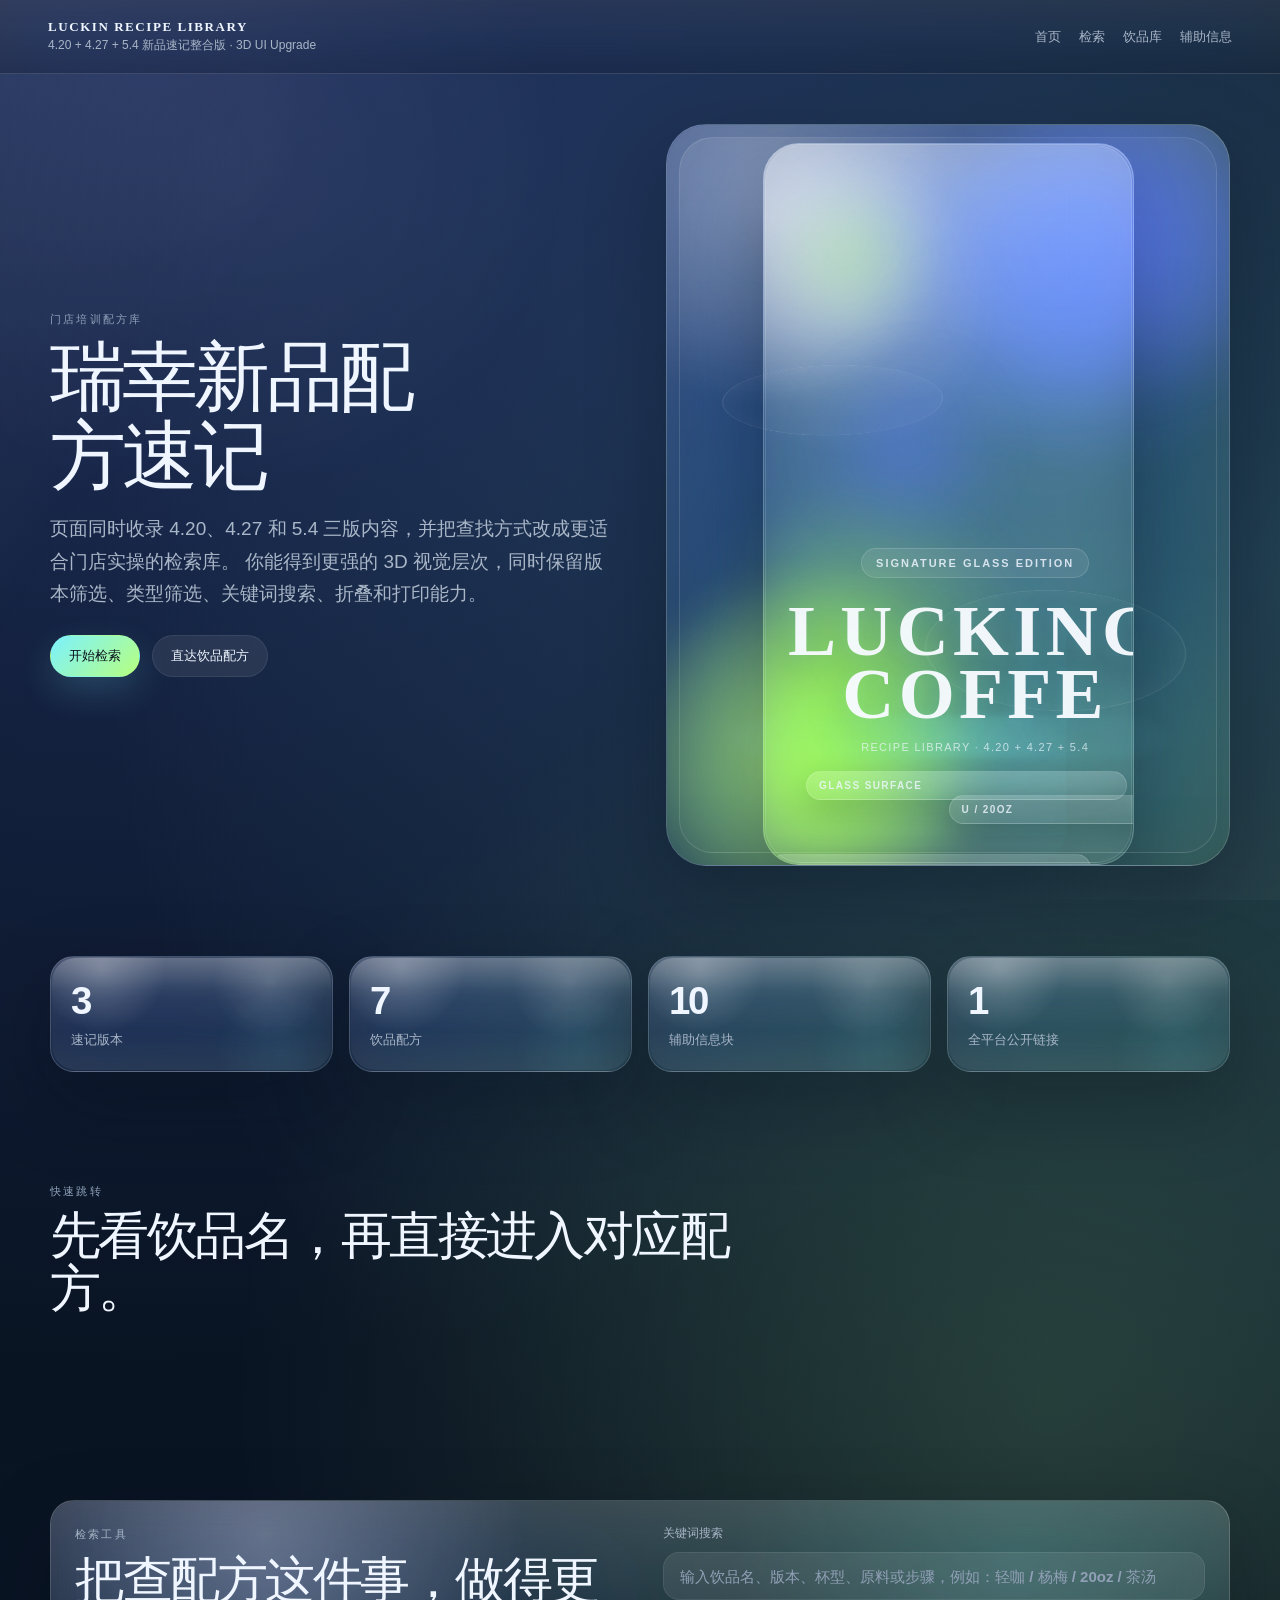
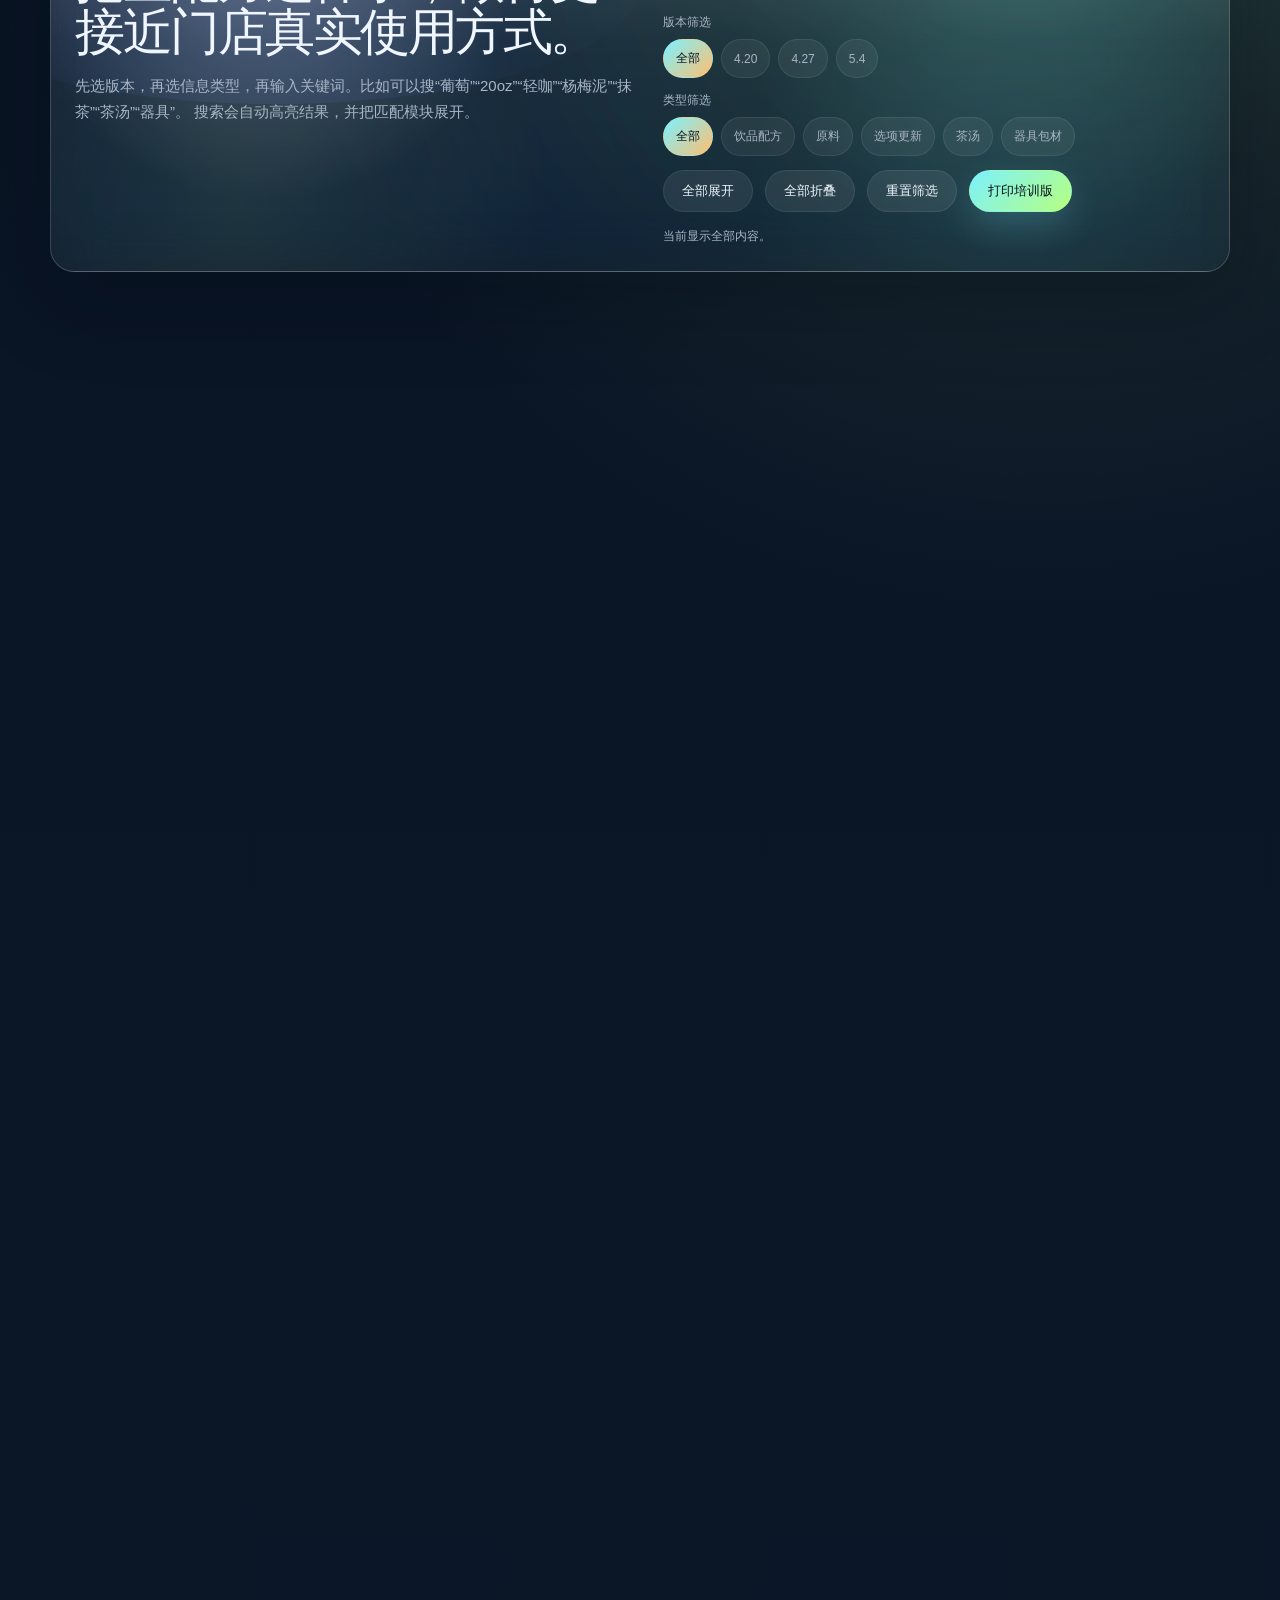
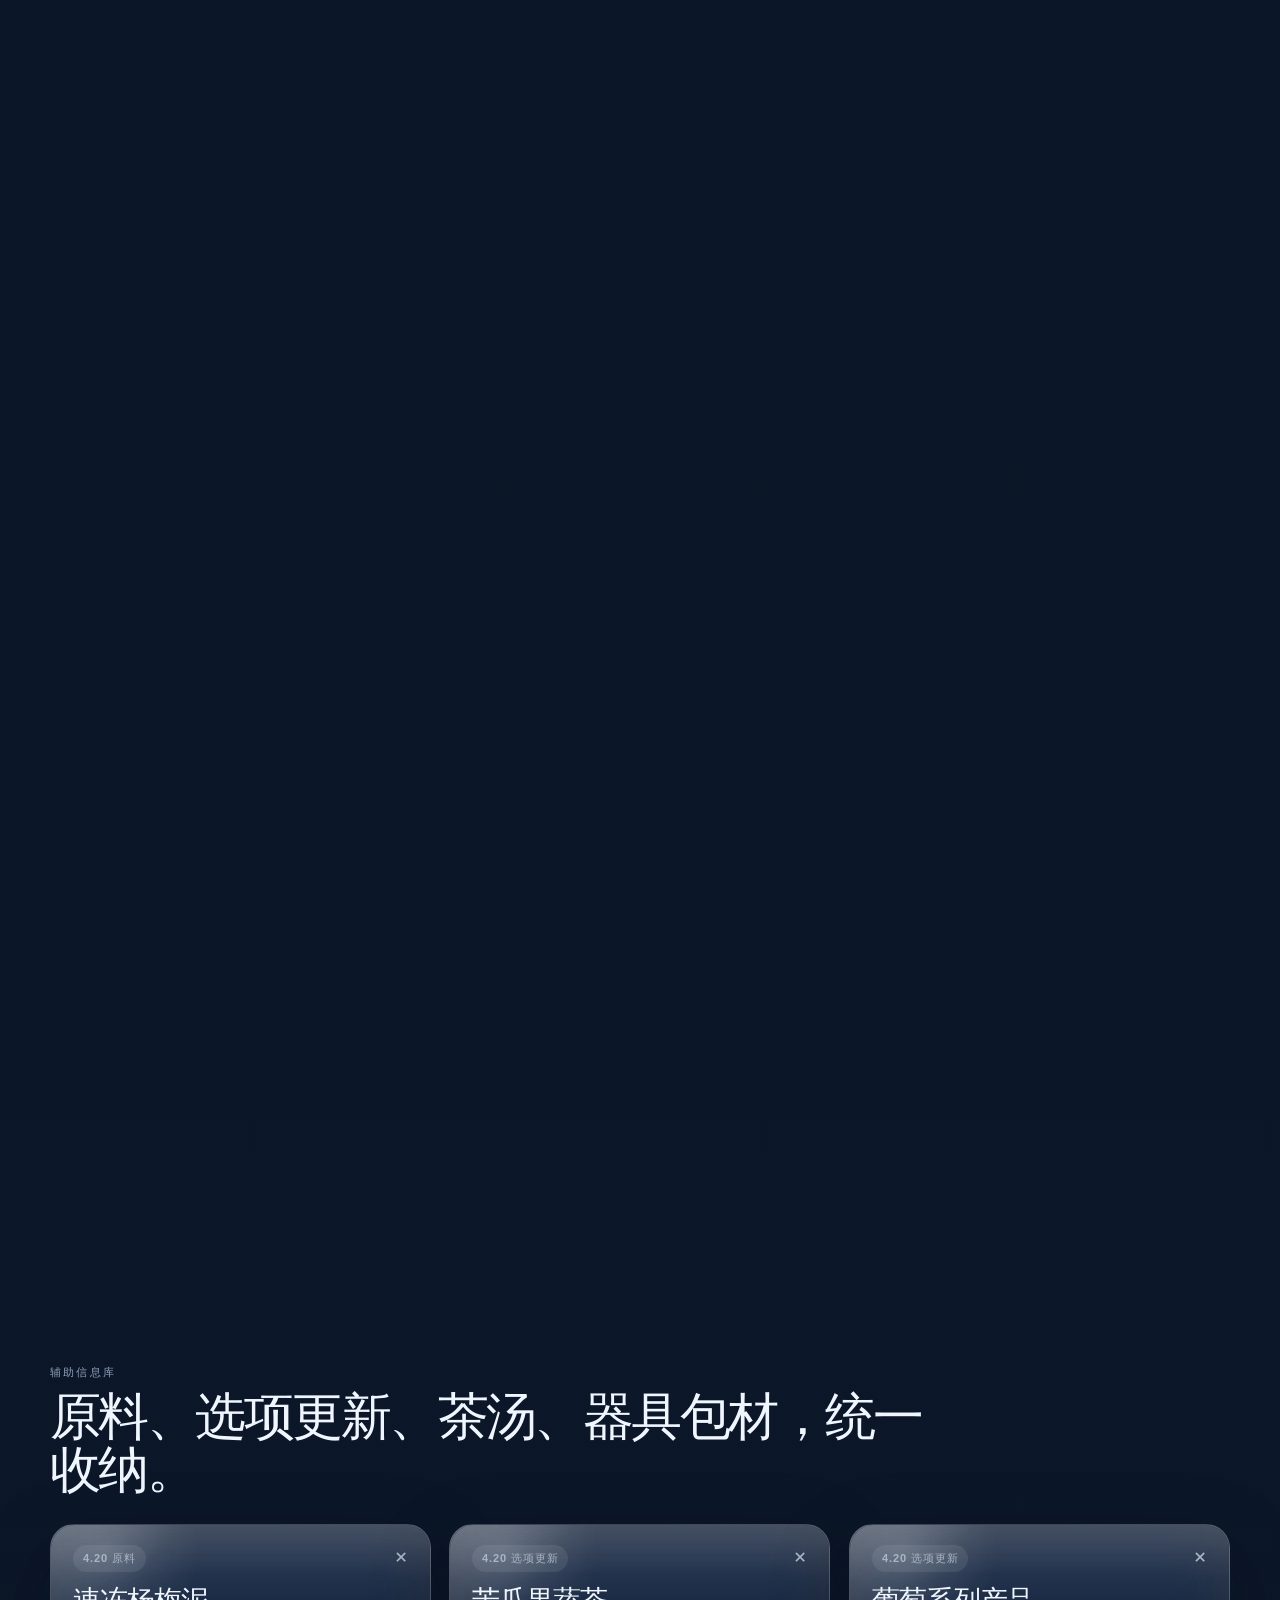
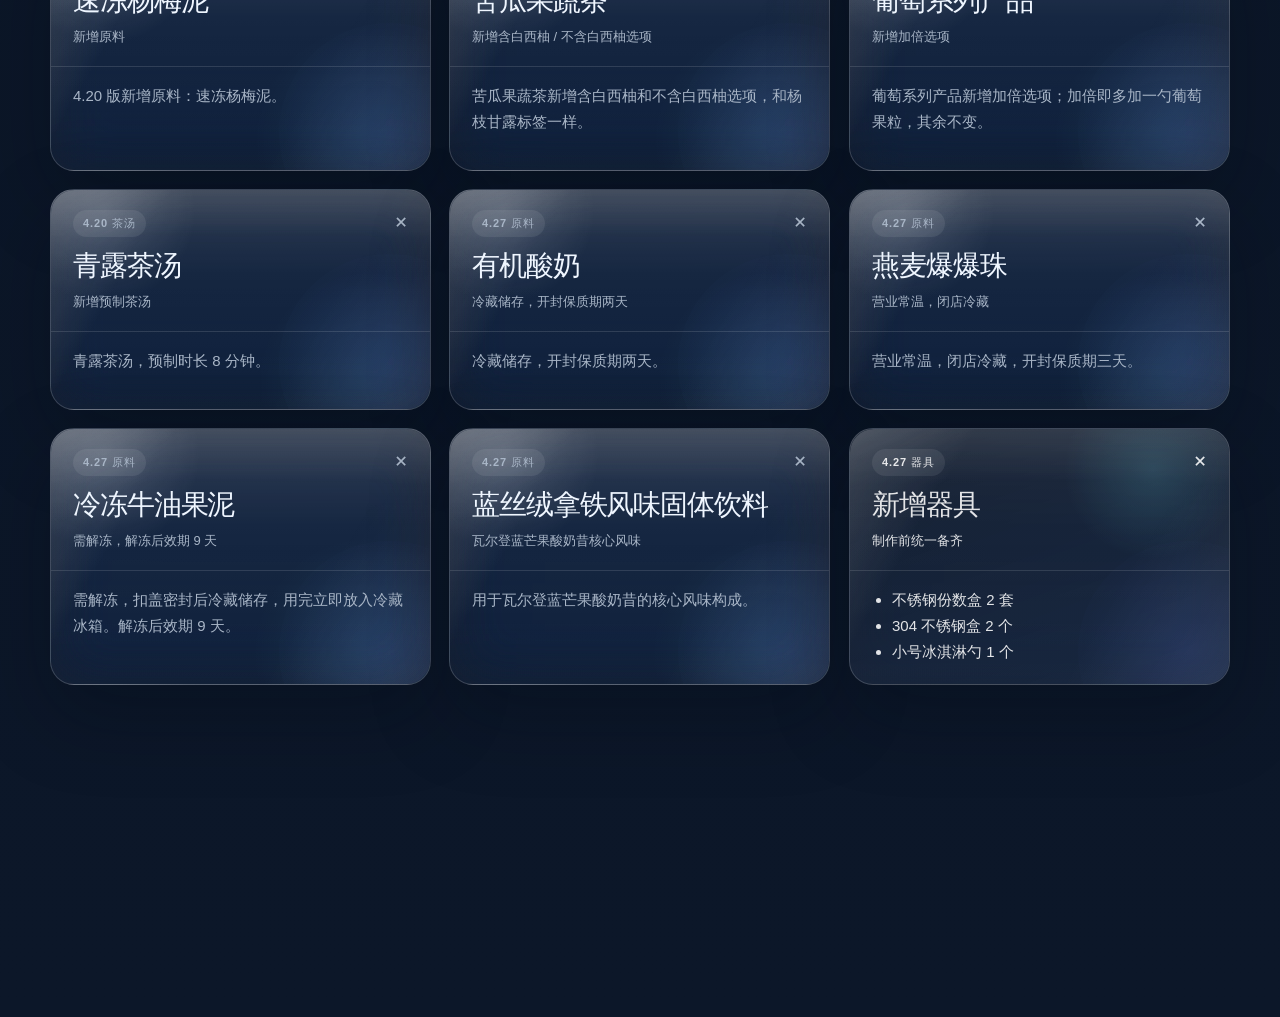
==== commit 5e8f6dd1: "Add files via upload" ====
--- a/china-stable-ready/index.html
+++ b/china-stable-ready/index.html
@@ -16,7 +16,7 @@
     <header class="topbar">
       <div class="brand-group">
         <div class="brand">Luckin Recipe Library</div>
-        <p class="brand-subtitle">4.20 + 4.27 新品速记整合版 · 3D UI Upgrade</p>
+        <p class="brand-subtitle">4.20 + 4.27 + 5.4 新品速记整合版 · 3D UI Upgrade</p>
       </div>
       <nav class="nav">
         <a href="#overview">首页</a>
@@ -32,7 +32,7 @@
           <p class="eyebrow">门店培训配方库</p>
           <h1>瑞幸新品配方速记</h1>
           <p class="hero-text">
-            页面同时收录 4.20 和 4.27 两版内容，并把查找方式改成更适合门店实操的检索库。
+            页面同时收录 4.20、4.27 和 5.4 三版内容，并把查找方式改成更适合门店实操的检索库。
             你能得到更强的 3D 视觉层次，同时保留版本筛选、类型筛选、关键词搜索、折叠和打印能力。
           </p>
           <div class="hero-actions">
@@ -58,7 +58,7 @@
                 <span>Lucking</span>
                 <span>Coffe</span>
               </h2>
-              <p class="hero-wordmark-meta">Recipe Library · 4.20 + 4.27</p>
+              <p class="hero-wordmark-meta">Recipe Library · 4.20 + 4.27 + 5.4</p>
             </div>
             <div class="hero-floating-pill hero-floating-pill-a">Glass Surface</div>
             <div class="hero-floating-pill hero-floating-pill-b">Search Ready</div>
@@ -70,7 +70,7 @@
               <span>版本整合</span>
               <b>门店快查</b>
             </div>
-            <strong>4.20 + 4.27</strong>
+            <strong>4.20 + 4.27 + 5.4</strong>
             <p>回归饮品、新品、原料更新、选项更新、茶汤、器具包材统一归档，减少来回翻找。</p>
             <div class="hero-inline-metrics">
               <div class="hero-inline-metric">
@@ -120,11 +120,11 @@
 
       <section class="metrics-strip section">
         <div class="stat-card" data-reveal data-tilt>
-          <span>2</span>
+          <span>3</span>
           <p>速记版本</p>
         </div>
         <div class="stat-card" data-reveal data-tilt>
-          <span>6</span>
+          <span>7</span>
           <p>饮品配方</p>
         </div>
         <div class="stat-card" data-reveal data-tilt>
@@ -149,6 +149,7 @@
           <a href="#recipe-grape-lemon" class="quick-chip" data-tilt>葡萄柠檬茶</a>
           <a href="#recipe-avocado" class="quick-chip" data-tilt>牛油果羽衣酸奶昔</a>
           <a href="#recipe-blue-mango" class="quick-chip" data-tilt>瓦尔登蓝芒果酸奶昔</a>
+          <a href="#recipe-coconut-matcha" class="quick-chip" data-tilt>椰云抹抹茶</a>
         </div>
       </section>
 
@@ -158,7 +159,7 @@
             <p class="eyebrow">检索工具</p>
             <h2>把查配方这件事，做得更接近门店真实使用方式。</h2>
             <p>
-              先选版本，再选信息类型，再输入关键词。比如可以搜“葡萄”“20oz”“轻咖”“杨梅泥”“茶汤”“器具”。
+              先选版本，再选信息类型，再输入关键词。比如可以搜“葡萄”“20oz”“轻咖”“杨梅泥”“抹茶”“茶汤”“器具”。
               搜索会自动高亮结果，并把匹配模块展开。
             </p>
           </div>
@@ -180,6 +181,7 @@
                 <button class="filter-chip is-active" type="button" data-filter-group="version" data-filter-value="all">全部</button>
                 <button class="filter-chip" type="button" data-filter-group="version" data-filter-value="4.20">4.20</button>
                 <button class="filter-chip" type="button" data-filter-group="version" data-filter-value="4.27">4.27</button>
+                <button class="filter-chip" type="button" data-filter-group="version" data-filter-value="5.4">5.4</button>
               </div>
             </div>
 
@@ -523,6 +525,33 @@
               </section>
             </div>
           </details>
+
+          <details class="library-card recipe-card" id="recipe-coconut-matcha" open data-searchable data-version="5.4" data-type="drink" data-name="椰云抹抹茶 注塑杯 椰浆 抹茶预调液 椰子水 椰云奶盖 抹茶粉 新饮品 5.4" data-reveal data-tilt>
+            <summary>
+              <div>
+                <span class="card-version">5.4 新饮品</span>
+                <strong>椰云抹抹茶</strong>
+                <small>注塑杯，椰浆、抹茶预调液、椰子水与椰云奶盖组合</small>
+              </div>
+            </summary>
+            <div class="card-body searchable-text">
+              <div class="tag-row">
+                <span class="info-tag">新饮品</span>
+                <span class="info-tag">注塑杯</span>
+                <span class="info-tag">抹茶</span>
+                <span class="info-tag">椰云奶盖</span>
+              </div>
+              <ol>
+                <li>椰浆至 100 刻度线。</li>
+                <li>抹茶预调液至下线。</li>
+                <li>椰子水（主原料）至上线。</li>
+                <li>搅拌。</li>
+                <li>加入冰块。</li>
+                <li>椰云奶盖至满杯刻度线。</li>
+                <li>抹茶粉撒一下。</li>
+              </ol>
+            </div>
+          </details>
         </div>
       </section>
 
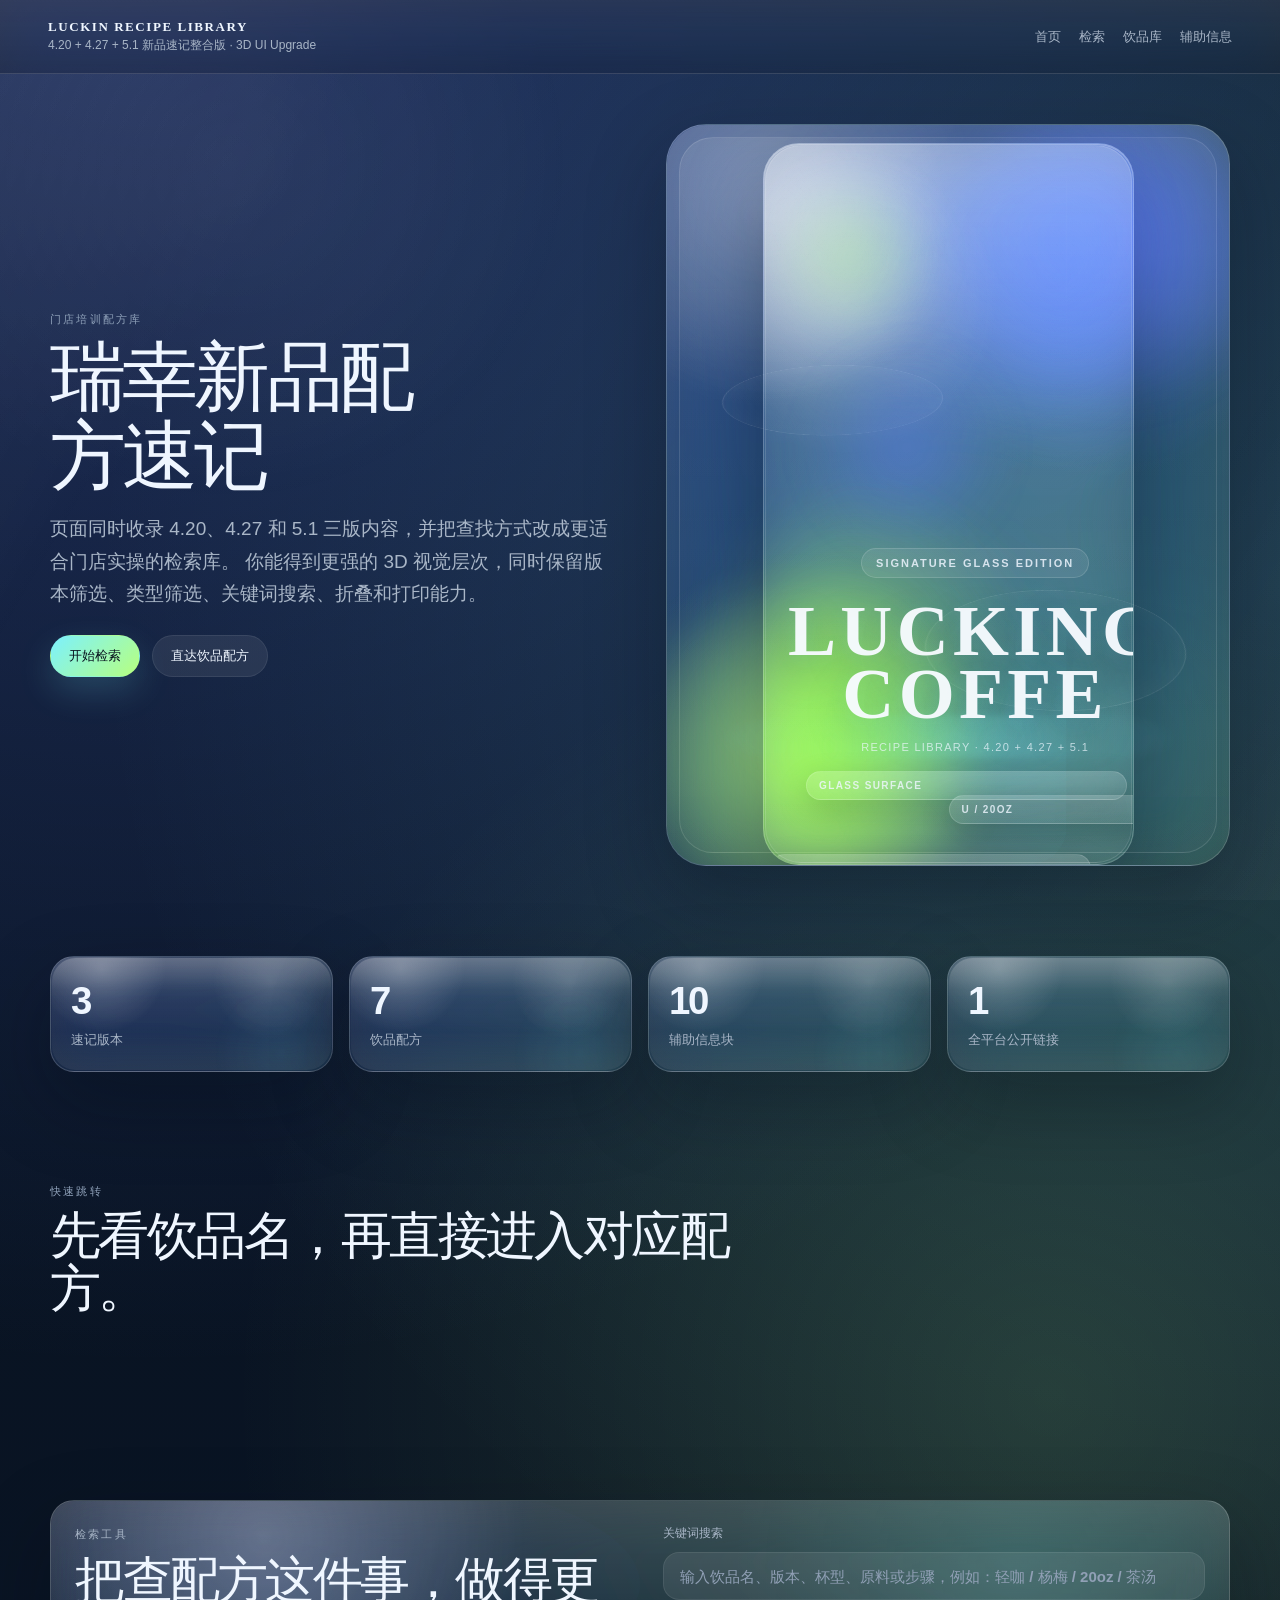
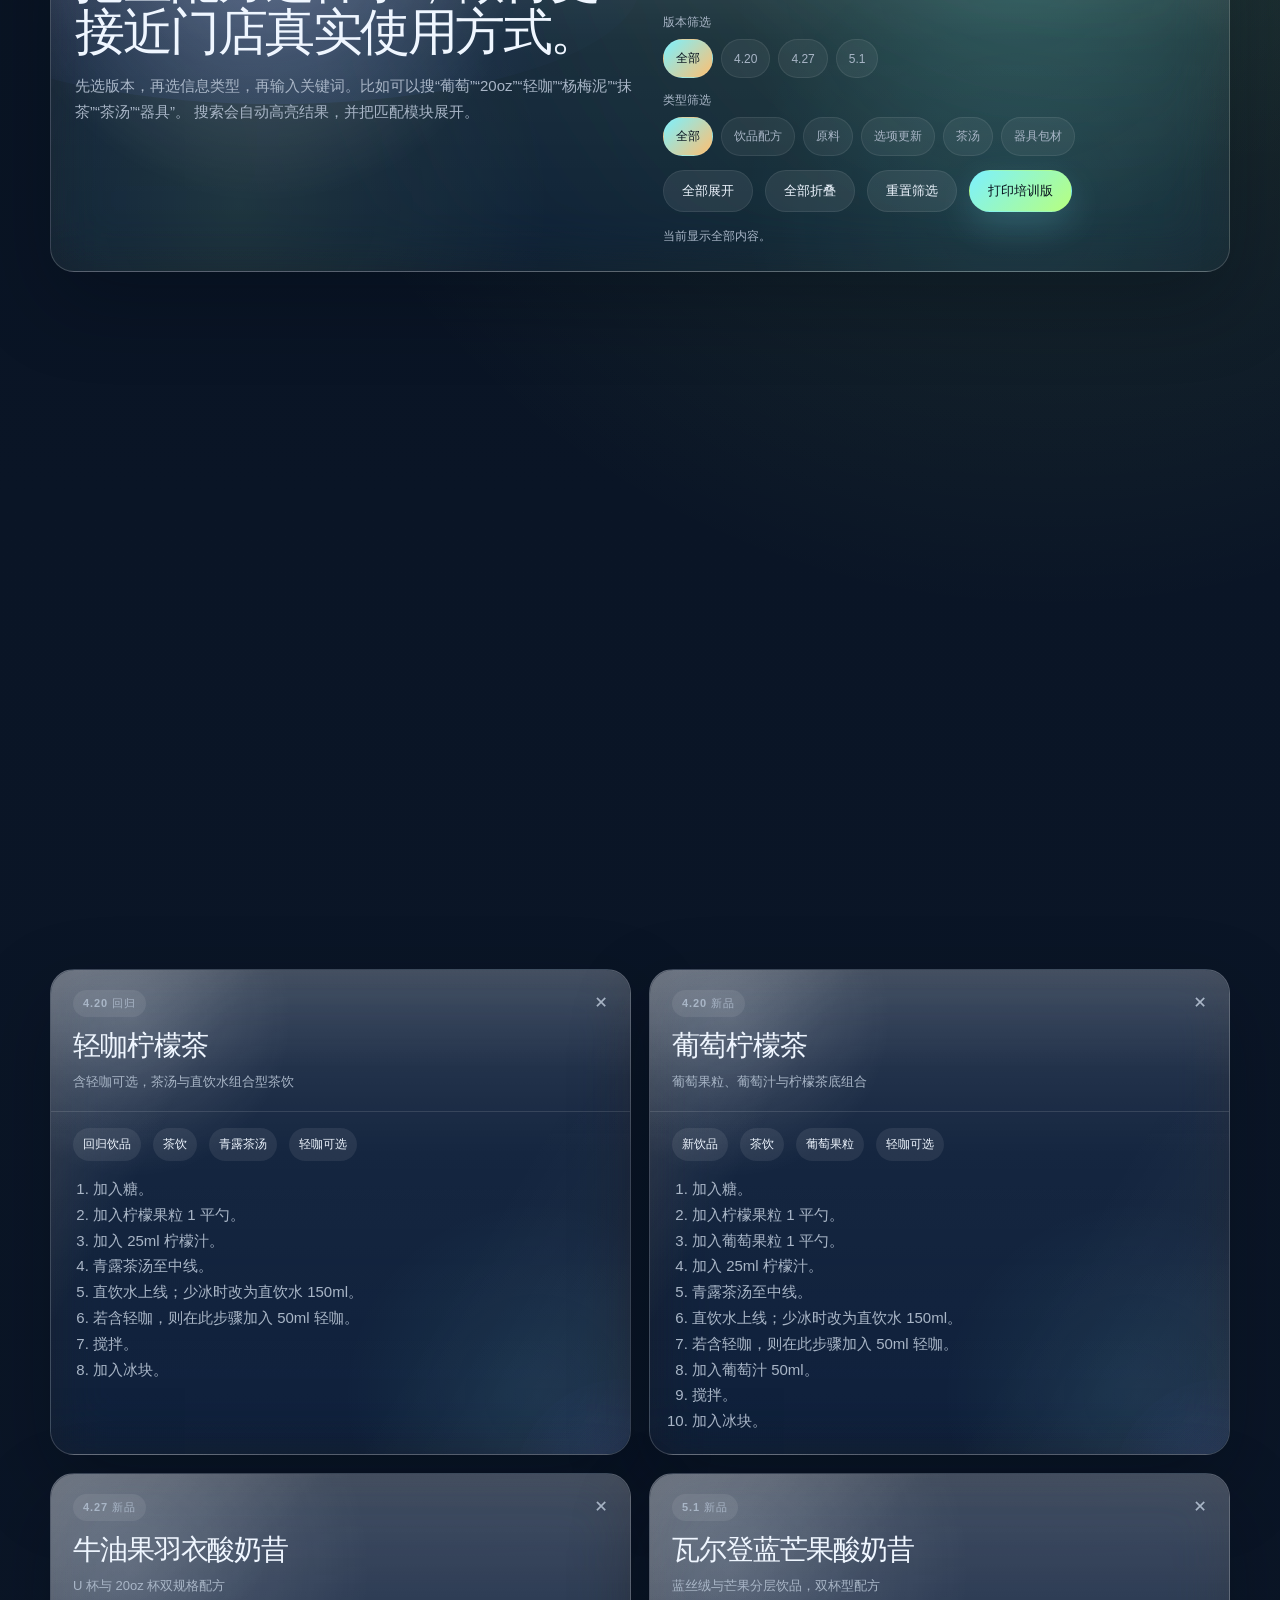
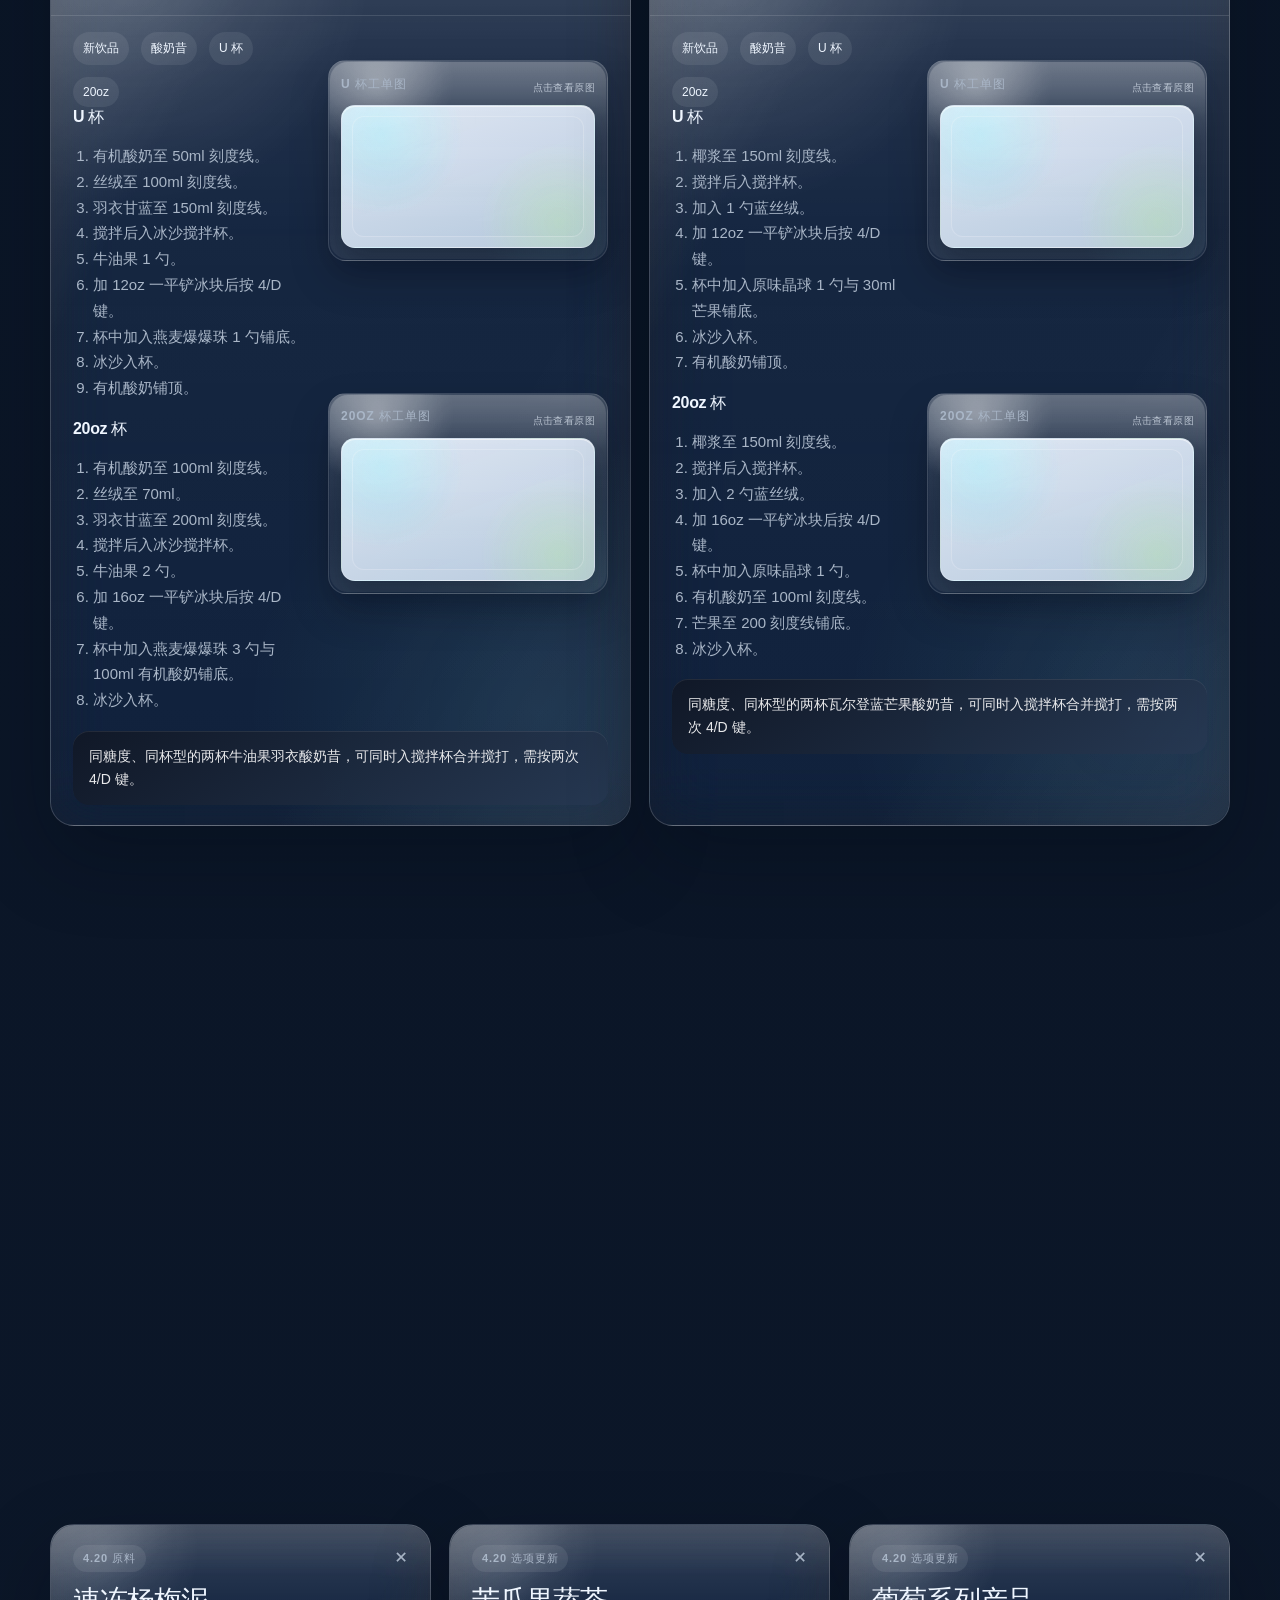
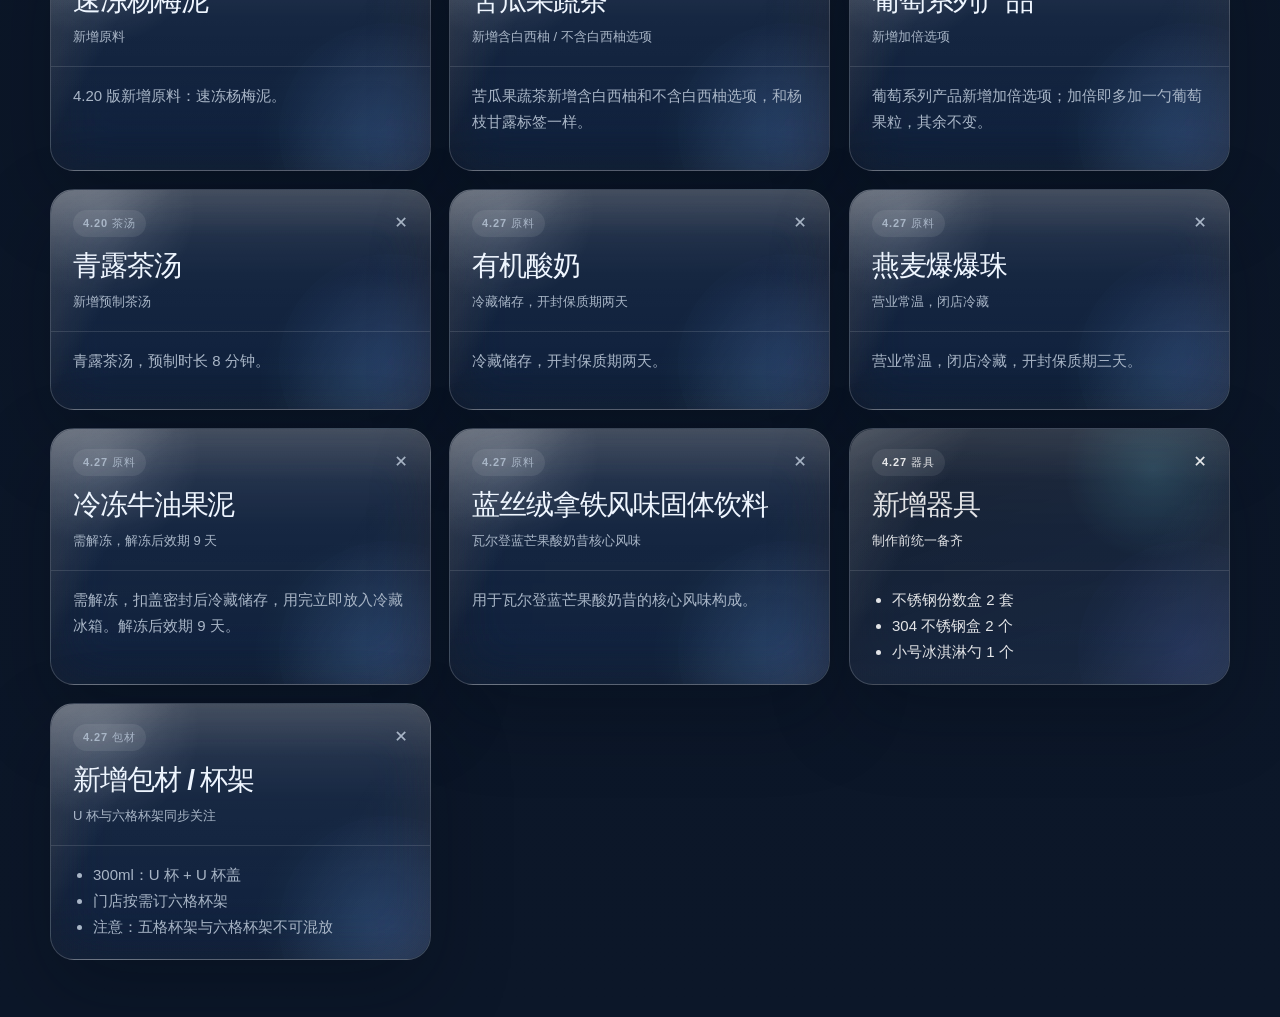
==== commit 1dd714f7: "Add files via upload" ====
--- a/china-stable-ready/index.html
+++ b/china-stable-ready/index.html
@@ -16,7 +16,7 @@
     <header class="topbar">
       <div class="brand-group">
         <div class="brand">Luckin Recipe Library</div>
-        <p class="brand-subtitle">4.20 + 4.27 + 5.4 新品速记整合版 · 3D UI Upgrade</p>
+        <p class="brand-subtitle">4.20 + 4.27 + 5.1 新品速记整合版 · 3D UI Upgrade</p>
       </div>
       <nav class="nav">
         <a href="#overview">首页</a>
@@ -32,7 +32,7 @@
           <p class="eyebrow">门店培训配方库</p>
           <h1>瑞幸新品配方速记</h1>
           <p class="hero-text">
-            页面同时收录 4.20、4.27 和 5.4 三版内容，并把查找方式改成更适合门店实操的检索库。
+            页面同时收录 4.20、4.27 和 5.1 三版内容，并把查找方式改成更适合门店实操的检索库。
             你能得到更强的 3D 视觉层次，同时保留版本筛选、类型筛选、关键词搜索、折叠和打印能力。
           </p>
           <div class="hero-actions">
@@ -58,7 +58,7 @@
                 <span>Lucking</span>
                 <span>Coffe</span>
               </h2>
-              <p class="hero-wordmark-meta">Recipe Library · 4.20 + 4.27 + 5.4</p>
+              <p class="hero-wordmark-meta">Recipe Library · 4.20 + 4.27 + 5.1</p>
             </div>
             <div class="hero-floating-pill hero-floating-pill-a">Glass Surface</div>
             <div class="hero-floating-pill hero-floating-pill-b">Search Ready</div>
@@ -70,7 +70,7 @@
               <span>版本整合</span>
               <b>门店快查</b>
             </div>
-            <strong>4.20 + 4.27 + 5.4</strong>
+            <strong>4.20 + 4.27 + 5.1</strong>
             <p>回归饮品、新品、原料更新、选项更新、茶汤、器具包材统一归档，减少来回翻找。</p>
             <div class="hero-inline-metrics">
               <div class="hero-inline-metric">
@@ -181,7 +181,7 @@
                 <button class="filter-chip is-active" type="button" data-filter-group="version" data-filter-value="all">全部</button>
                 <button class="filter-chip" type="button" data-filter-group="version" data-filter-value="4.20">4.20</button>
                 <button class="filter-chip" type="button" data-filter-group="version" data-filter-value="4.27">4.27</button>
-                <button class="filter-chip" type="button" data-filter-group="version" data-filter-value="5.4">5.4</button>
+                <button class="filter-chip" type="button" data-filter-group="version" data-filter-value="5.1">5.1</button>
               </div>
             </div>
 
@@ -427,10 +427,10 @@
             </div>
           </details>
 
-          <details class="library-card recipe-card" id="recipe-blue-mango" open data-searchable data-version="4.27" data-type="drink" data-name="瓦尔登蓝芒果酸奶昔 U杯 20oz 蓝芒果 酸奶昔 4.27" data-reveal data-tilt>
-            <summary>
-              <div>
-                <span class="card-version">4.27 新品</span>
+          <details class="library-card recipe-card" id="recipe-blue-mango" open data-searchable data-version="5.1" data-type="drink" data-name="瓦尔登蓝芒果酸奶昔 U杯 20oz 蓝芒果 酸奶昔 5.1" data-reveal data-tilt>
+            <summary>
+              <div>
+                <span class="card-version">5.1 新品</span>
                 <strong>瓦尔登蓝芒果酸奶昔</strong>
                 <small>蓝丝绒与芒果分层饮品，双杯型配方</small>
               </div>
@@ -526,10 +526,10 @@
             </div>
           </details>
 
-          <details class="library-card recipe-card" id="recipe-coconut-matcha" open data-searchable data-version="5.4" data-type="drink" data-name="椰云抹抹茶 注塑杯 椰浆 抹茶预调液 椰子水 椰云奶盖 抹茶粉 新饮品 5.4" data-reveal data-tilt>
-            <summary>
-              <div>
-                <span class="card-version">5.4 新饮品</span>
+          <details class="library-card recipe-card" id="recipe-coconut-matcha" open data-searchable data-version="4.27" data-type="drink" data-name="椰云抹抹茶 注塑杯 椰浆 抹茶预调液 椰子水 椰云奶盖 抹茶粉 新饮品 4.27" data-reveal data-tilt>
+            <summary>
+              <div>
+                <span class="card-version">4.27 新品</span>
                 <strong>椰云抹抹茶</strong>
                 <small>注塑杯，椰浆、抹茶预调液、椰子水与椰云奶盖组合</small>
               </div>
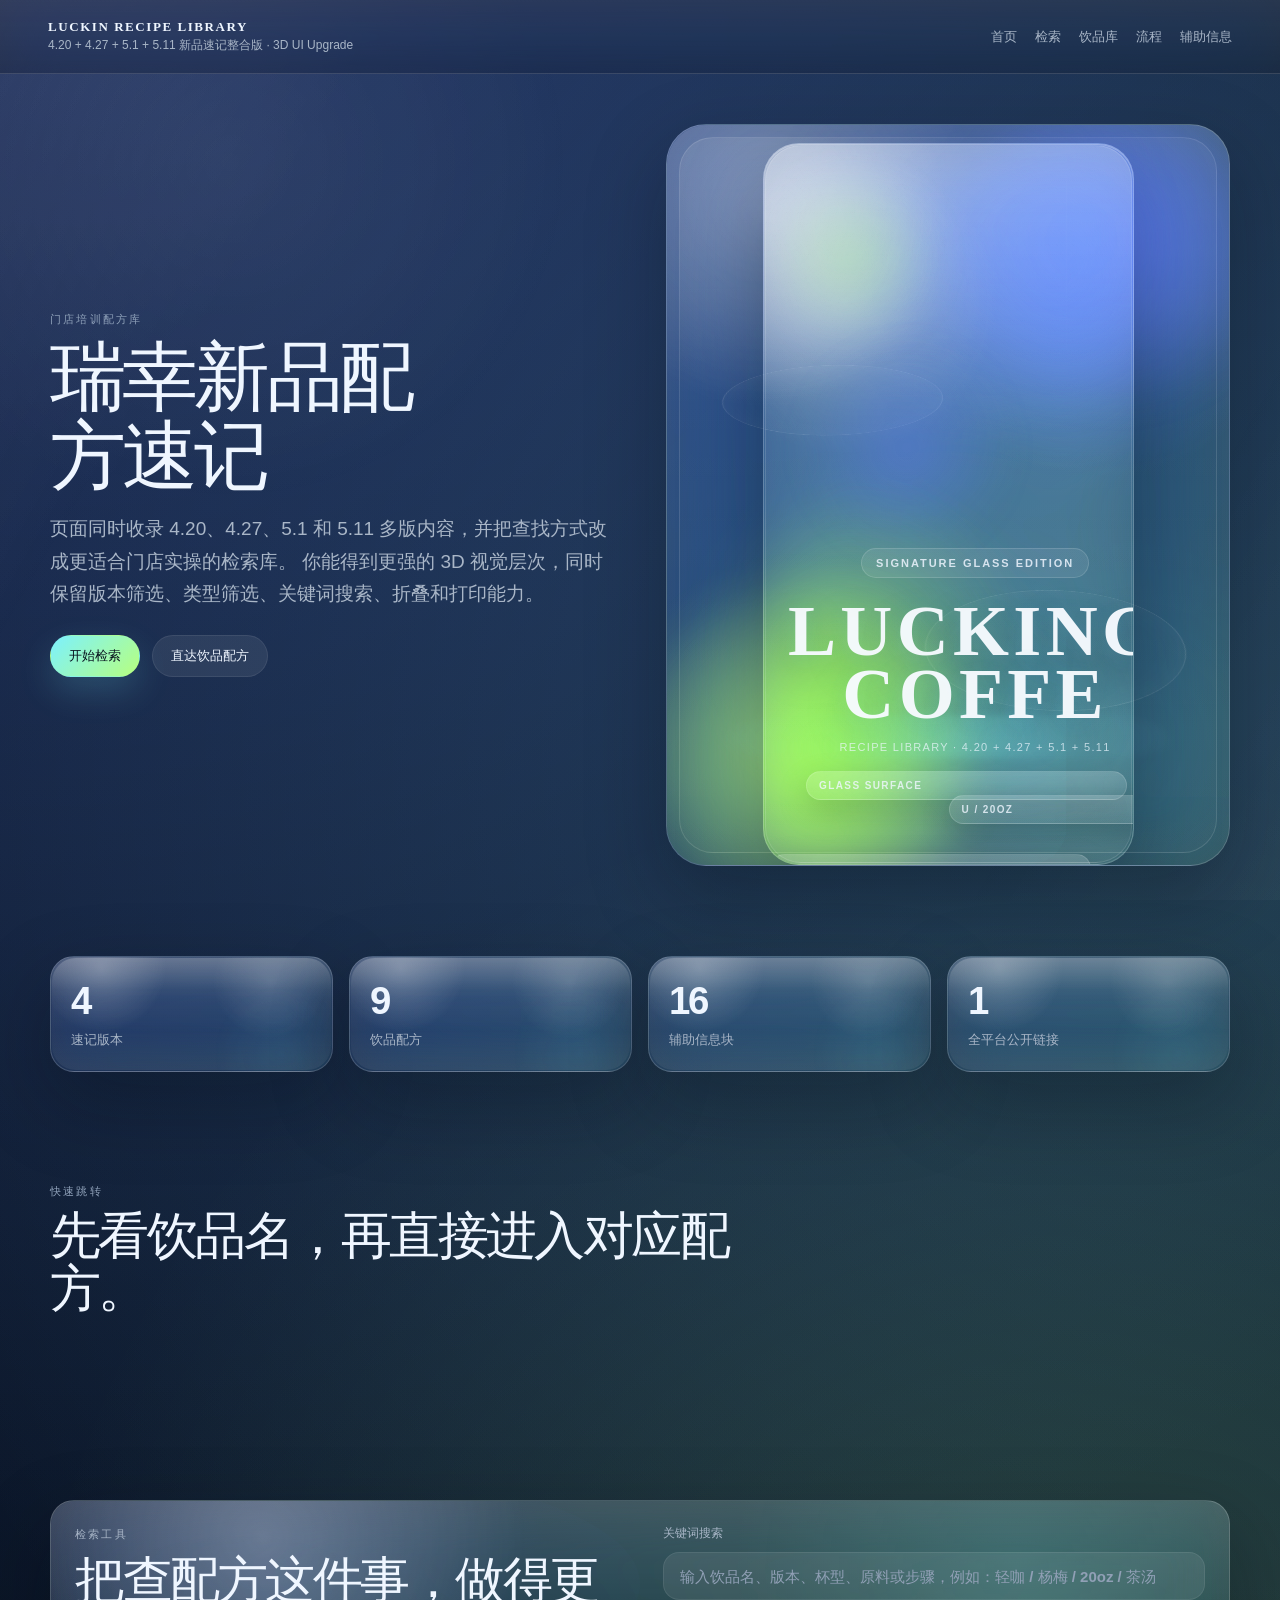
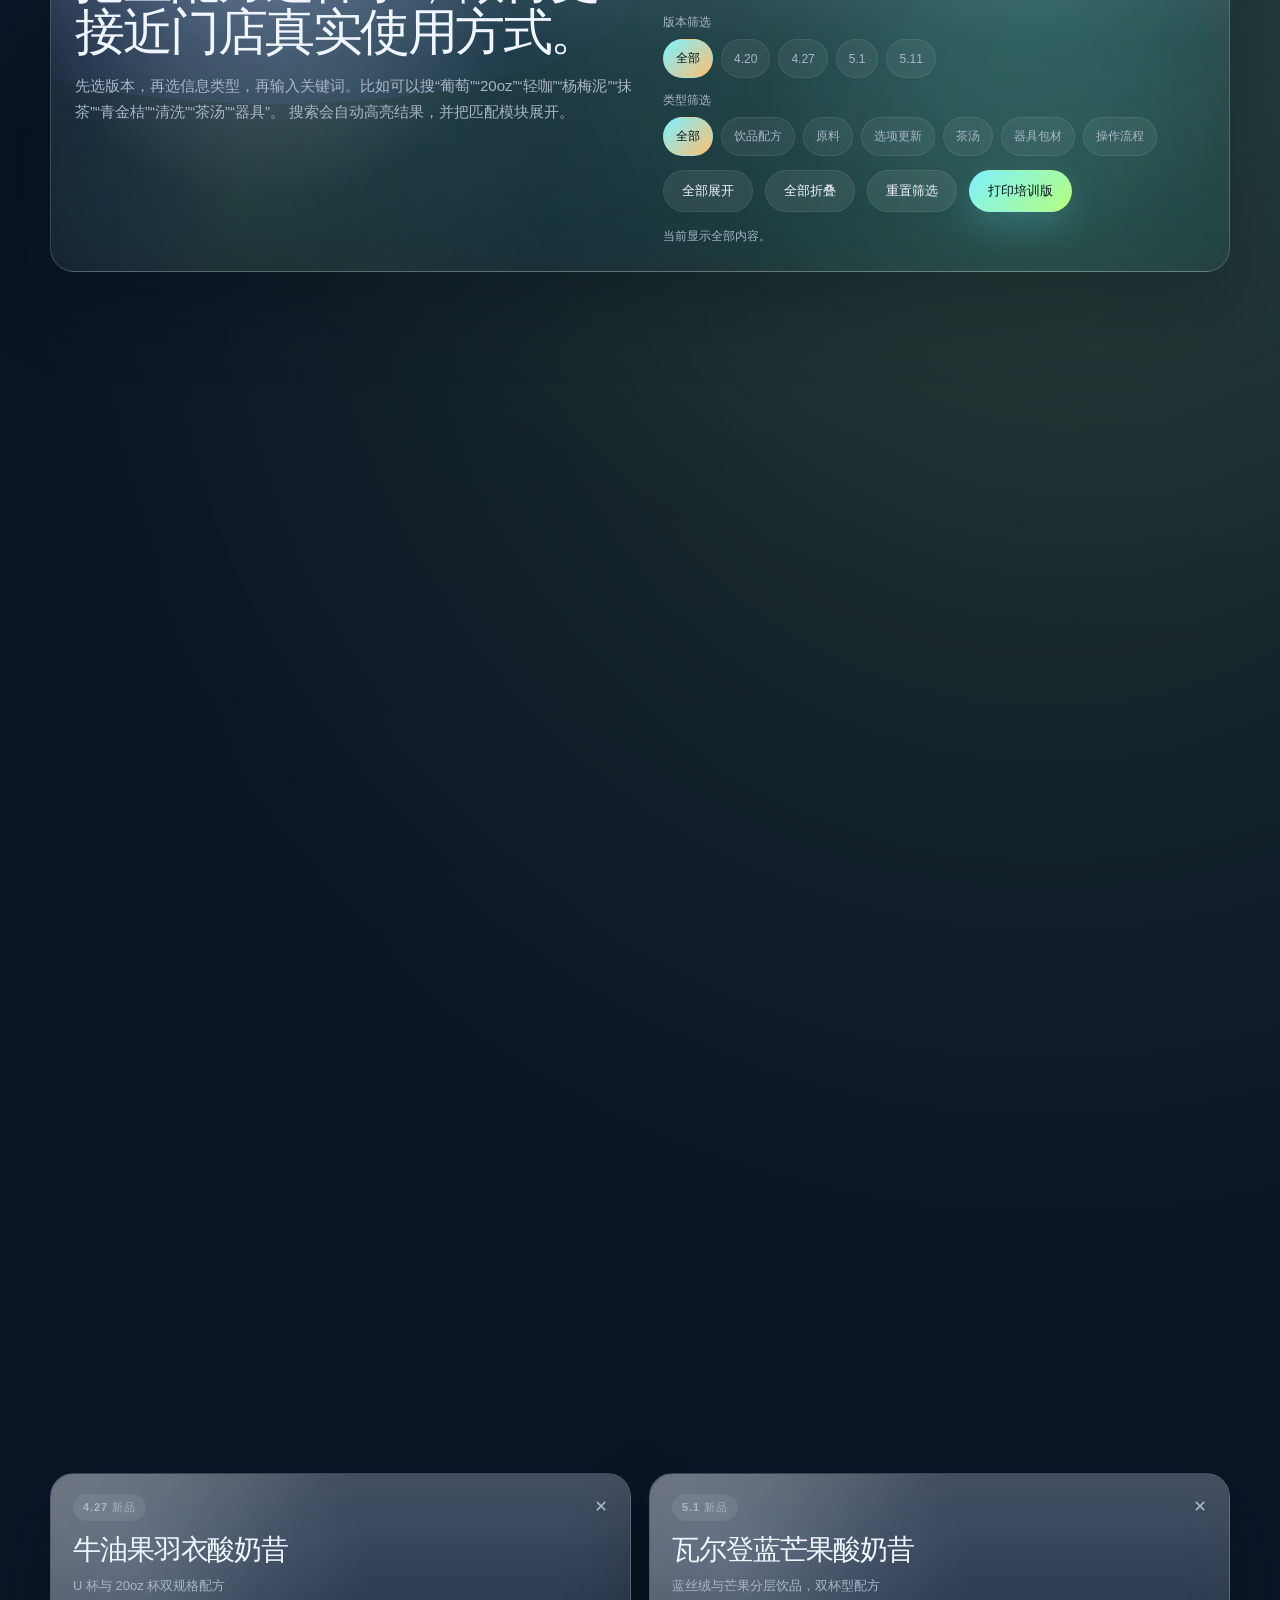
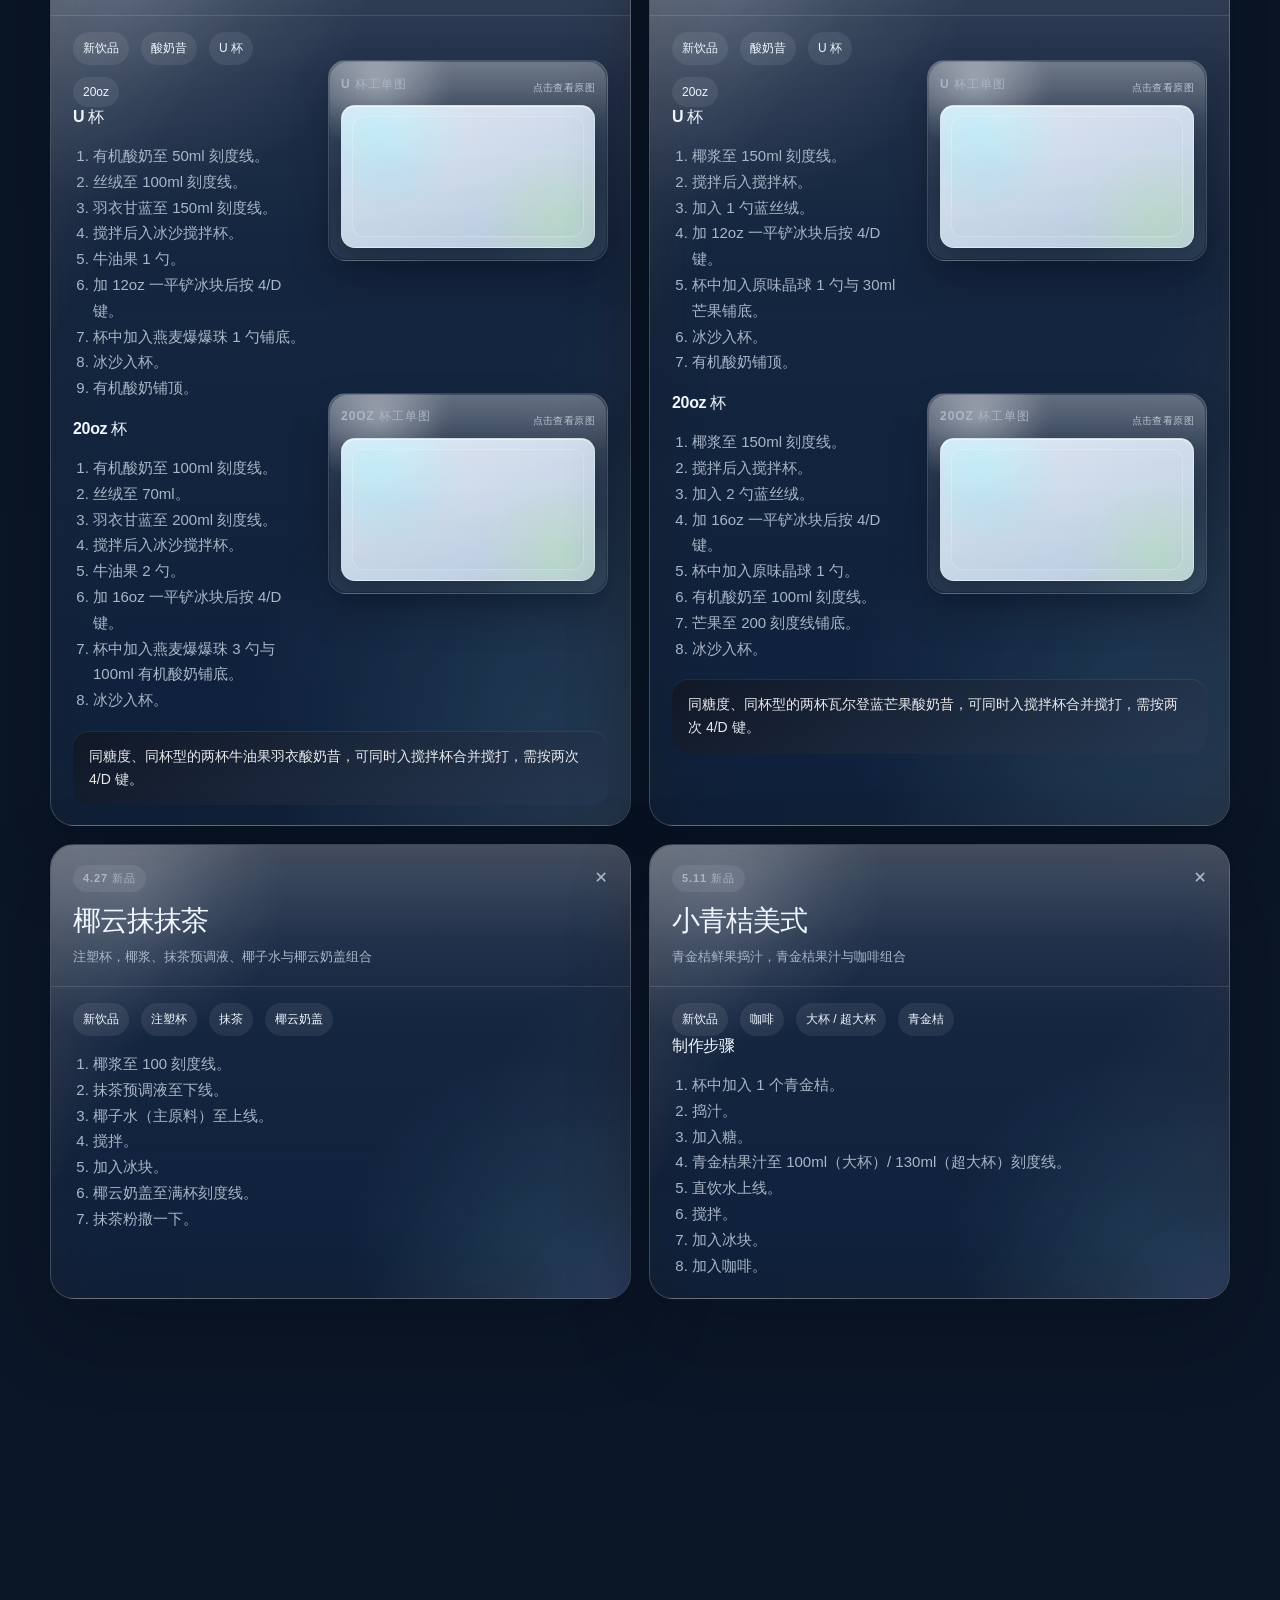
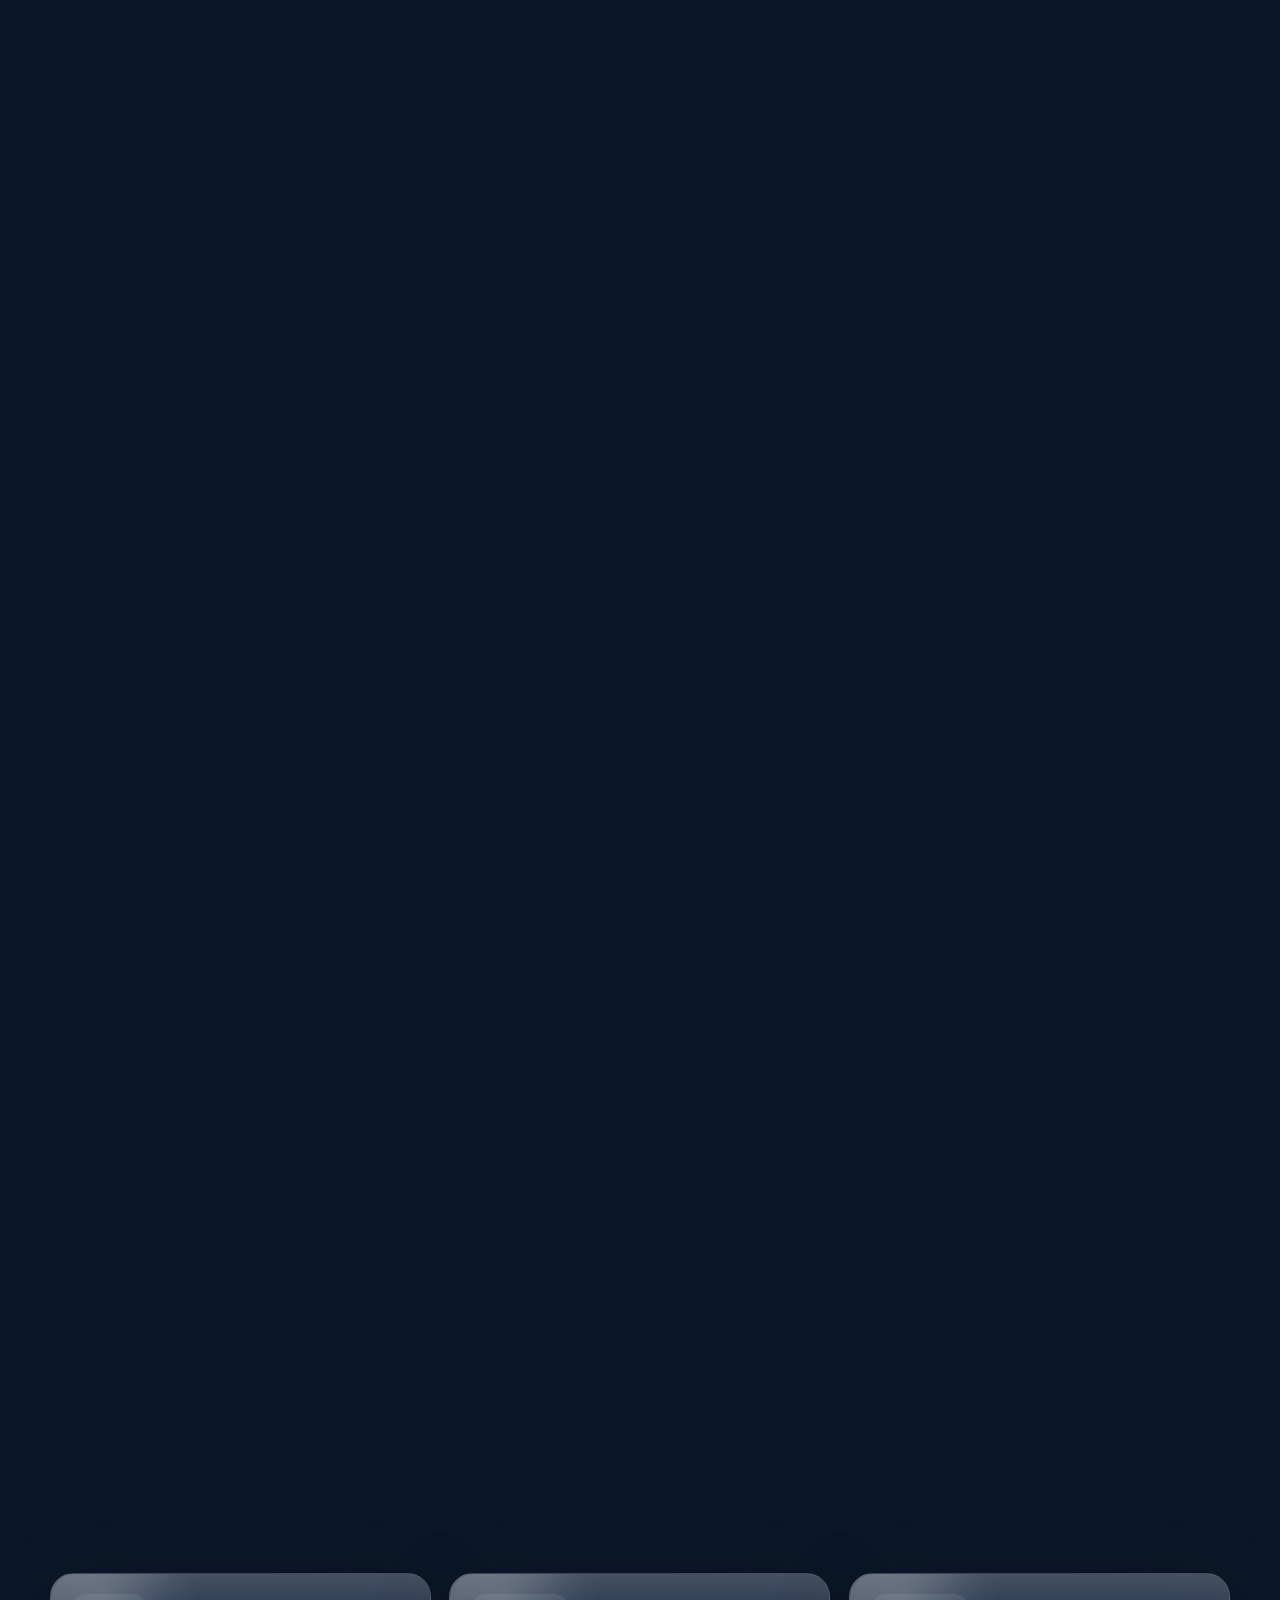
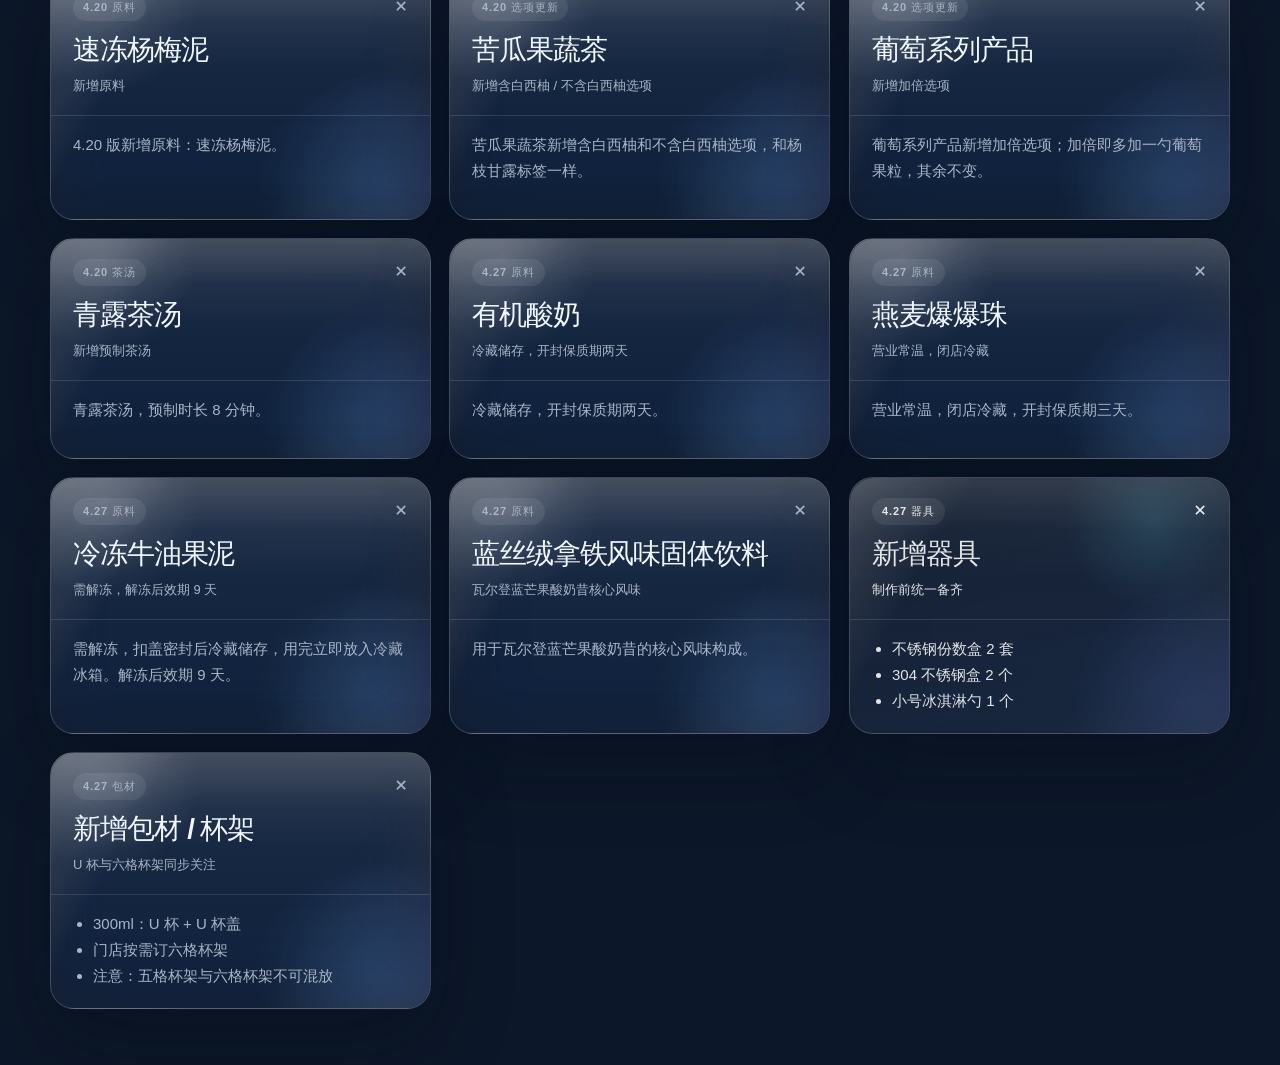
==== commit be905bc9: "Add files via upload" ====
--- a/china-stable-ready/index.html
+++ b/china-stable-ready/index.html
@@ -16,12 +16,13 @@
     <header class="topbar">
       <div class="brand-group">
         <div class="brand">Luckin Recipe Library</div>
-        <p class="brand-subtitle">4.20 + 4.27 + 5.1 新品速记整合版 · 3D UI Upgrade</p>
+        <p class="brand-subtitle">4.20 + 4.27 + 5.1 + 5.11 新品速记整合版 · 3D UI Upgrade</p>
       </div>
       <nav class="nav">
         <a href="#overview">首页</a>
         <a href="#library-tools">检索</a>
         <a href="#drink-library">饮品库</a>
+        <a href="#process-library">流程</a>
         <a href="#support-library">辅助信息</a>
       </nav>
     </header>
@@ -32,7 +33,7 @@
           <p class="eyebrow">门店培训配方库</p>
           <h1>瑞幸新品配方速记</h1>
           <p class="hero-text">
-            页面同时收录 4.20、4.27 和 5.1 三版内容，并把查找方式改成更适合门店实操的检索库。
+            页面同时收录 4.20、4.27、5.1 和 5.11 多版内容，并把查找方式改成更适合门店实操的检索库。
             你能得到更强的 3D 视觉层次，同时保留版本筛选、类型筛选、关键词搜索、折叠和打印能力。
           </p>
           <div class="hero-actions">
@@ -58,7 +59,7 @@
                 <span>Lucking</span>
                 <span>Coffe</span>
               </h2>
-              <p class="hero-wordmark-meta">Recipe Library · 4.20 + 4.27 + 5.1</p>
+              <p class="hero-wordmark-meta">Recipe Library · 4.20 + 4.27 + 5.1 + 5.11</p>
             </div>
             <div class="hero-floating-pill hero-floating-pill-a">Glass Surface</div>
             <div class="hero-floating-pill hero-floating-pill-b">Search Ready</div>
@@ -70,7 +71,7 @@
               <span>版本整合</span>
               <b>门店快查</b>
             </div>
-            <strong>4.20 + 4.27 + 5.1</strong>
+            <strong>4.20 + 4.27 + 5.1 + 5.11</strong>
             <p>回归饮品、新品、原料更新、选项更新、茶汤、器具包材统一归档，减少来回翻找。</p>
             <div class="hero-inline-metrics">
               <div class="hero-inline-metric">
@@ -120,15 +121,15 @@
 
       <section class="metrics-strip section">
         <div class="stat-card" data-reveal data-tilt>
-          <span>3</span>
+          <span>4</span>
           <p>速记版本</p>
         </div>
         <div class="stat-card" data-reveal data-tilt>
-          <span>7</span>
+          <span>9</span>
           <p>饮品配方</p>
         </div>
         <div class="stat-card" data-reveal data-tilt>
-          <span>10</span>
+          <span>16</span>
           <p>辅助信息块</p>
         </div>
         <div class="stat-card" data-reveal data-tilt>
@@ -150,6 +151,9 @@
           <a href="#recipe-avocado" class="quick-chip" data-tilt>牛油果羽衣酸奶昔</a>
           <a href="#recipe-blue-mango" class="quick-chip" data-tilt>瓦尔登蓝芒果酸奶昔</a>
           <a href="#recipe-coconut-matcha" class="quick-chip" data-tilt>椰云抹抹茶</a>
+          <a href="#recipe-kumquat-americano" class="quick-chip" data-tilt>小青桔美式</a>
+          <a href="#recipe-kumquat-tea" class="quick-chip" data-tilt>小青桔冰茶</a>
+          <a href="#process-kumquat-clean" class="quick-chip" data-tilt>青金桔清洗流程</a>
         </div>
       </section>
 
@@ -159,7 +163,7 @@
             <p class="eyebrow">检索工具</p>
             <h2>把查配方这件事，做得更接近门店真实使用方式。</h2>
             <p>
-              先选版本，再选信息类型，再输入关键词。比如可以搜“葡萄”“20oz”“轻咖”“杨梅泥”“抹茶”“茶汤”“器具”。
+              先选版本，再选信息类型，再输入关键词。比如可以搜“葡萄”“20oz”“轻咖”“杨梅泥”“抹茶”“青金桔”“清洗”“茶汤”“器具”。
               搜索会自动高亮结果，并把匹配模块展开。
             </p>
           </div>
@@ -182,6 +186,7 @@
                 <button class="filter-chip" type="button" data-filter-group="version" data-filter-value="4.20">4.20</button>
                 <button class="filter-chip" type="button" data-filter-group="version" data-filter-value="4.27">4.27</button>
                 <button class="filter-chip" type="button" data-filter-group="version" data-filter-value="5.1">5.1</button>
+                <button class="filter-chip" type="button" data-filter-group="version" data-filter-value="5.11">5.11</button>
               </div>
             </div>
 
@@ -194,6 +199,7 @@
                 <button class="filter-chip" type="button" data-filter-group="type" data-filter-value="option">选项更新</button>
                 <button class="filter-chip" type="button" data-filter-group="type" data-filter-value="tea">茶汤</button>
                 <button class="filter-chip" type="button" data-filter-group="type" data-filter-value="tool">器具包材</button>
+                <button class="filter-chip" type="button" data-filter-group="type" data-filter-value="process">操作流程</button>
               </div>
             </div>
 
@@ -552,6 +558,139 @@
               </ol>
             </div>
           </details>
+
+          <details class="library-card recipe-card" id="recipe-kumquat-americano" open data-searchable data-version="5.11" data-type="drink" data-name="小青桔美式 青金桔 美式 咖啡 大杯 超大杯 青金桔果汁 5.11" data-reveal data-tilt>
+            <summary>
+              <div>
+                <span class="card-version">5.11 新品</span>
+                <strong>小青桔美式</strong>
+                <small>青金桔鲜果捣汁，青金桔果汁与咖啡组合</small>
+              </div>
+            </summary>
+            <div class="card-body searchable-text">
+              <div class="tag-row">
+                <span class="info-tag">新饮品</span>
+                <span class="info-tag">咖啡</span>
+                <span class="info-tag">大杯 / 超大杯</span>
+                <span class="info-tag">青金桔</span>
+              </div>
+              <section class="recipe-subsection">
+                <h4>制作步骤</h4>
+                <ol>
+                  <li>杯中加入 1 个青金桔。</li>
+                  <li>捣汁。</li>
+                  <li>加入糖。</li>
+                  <li>青金桔果汁至 100ml（大杯）/ 130ml（超大杯）刻度线。</li>
+                  <li>直饮水上线。</li>
+                  <li>搅拌。</li>
+                  <li>加入冰块。</li>
+                  <li>加入咖啡。</li>
+                </ol>
+              </section>
+            </div>
+          </details>
+
+          <details class="library-card recipe-card" id="recipe-kumquat-tea" open data-searchable data-version="5.11" data-type="drink" data-name="小青桔冰茶 青金桔 冰茶 茉莉茶汤 大杯 超大杯 青金桔果汁 5.11" data-reveal data-tilt>
+            <summary>
+              <div>
+                <span class="card-version">5.11 新品</span>
+                <strong>小青桔冰茶</strong>
+                <small>青金桔鲜果捣汁，青金桔果汁与茉莉茶汤组合</small>
+              </div>
+            </summary>
+            <div class="card-body searchable-text">
+              <div class="tag-row">
+                <span class="info-tag">新饮品</span>
+                <span class="info-tag">茶饮</span>
+                <span class="info-tag">大杯 / 超大杯</span>
+                <span class="info-tag">茉莉茶汤</span>
+              </div>
+              <section class="recipe-subsection">
+                <h4>制作步骤</h4>
+                <ol>
+                  <li>杯中加入青金桔 1 个（大杯）/ 2 个（超大杯）。</li>
+                  <li>捣汁。</li>
+                  <li>加入糖。</li>
+                  <li>青金桔果汁至 100ml（大杯）/ 130ml（超大杯）刻度线。</li>
+                  <li>直饮水上线。</li>
+                  <li>搅拌。</li>
+                  <li>加入冰块。</li>
+                  <li>加入茉莉茶汤。</li>
+                </ol>
+              </section>
+            </div>
+          </details>
+        </div>
+      </section>
+
+      <section class="section" id="process-library">
+        <div class="section-heading" data-reveal>
+          <p class="eyebrow">操作流程库</p>
+          <h2>青金桔处理、设备日清和除垢，单独归档查看。</h2>
+        </div>
+
+        <div class="support-grid process-grid">
+          <details class="library-card support-card process-card" id="process-kumquat-clean" open data-searchable data-version="5.11" data-type="process" data-name="青金桔清洗流程 青金桔 果蔬净化机 塑料冷水壶 清洗仓 份数盒 5.11" data-reveal data-tilt>
+            <summary>
+              <div>
+                <span class="card-version">5.11 流程</span>
+                <strong>青金桔清洗流程</strong>
+                <small>清洗、冲洗、转移与冷藏储存</small>
+              </div>
+            </summary>
+            <div class="card-body searchable-text">
+              <ol>
+                <li>取 5L 塑料冷水壶，加入 3500ml 自来水。</li>
+                <li>将 1 盒青金桔与 1 块清洗仓放入桶中，启动清洁。</li>
+                <li>设备提示声后，取出清洗仓并倒出废水。</li>
+                <li>倒入 3500ml 直饮水冲洗青金桔。</li>
+                <li>戴一次性手套，将清洗后的水果转移至份数盒冷藏储存。</li>
+              </ol>
+              <section class="note-box">
+                单桶清洗最多容纳 ≤2 盒青金桔；支持双水果清洗专用桶同步清洗。
+              </section>
+            </div>
+          </details>
+
+          <details class="library-card support-card process-card" open data-searchable data-version="5.11" data-type="process" data-name="水果清洗仓清洁 日清 清洗仓 水果清洗桶 小器具 5.11" data-reveal data-tilt>
+            <summary>
+              <div>
+                <span class="card-version">5.11 日清</span>
+                <strong>水果清洗仓清洁</strong>
+                <small>每日清洁与收纳</small>
+              </div>
+            </summary>
+            <div class="card-body searchable-text">
+              <ol>
+                <li>断电。</li>
+                <li>冲洗左、右清洗仓，冲洗干净后晾干。</li>
+                <li>晾干后收纳至主体设备。</li>
+                <li>主体设备表面用绿色抹布擦拭。</li>
+                <li>水果清洗桶与小器具按清洗流程一致处理。</li>
+                <li>清洗完成后，将水果清洗机收纳至水果清洗机存放处保存。</li>
+              </ol>
+            </div>
+          </details>
+
+          <details class="library-card support-card process-card" open data-searchable data-version="5.11" data-type="process" data-name="水果清洗仓清洁 除垢 三个月一次 除垢粉 喷壶 红色手套 80度热水 5.11" data-reveal data-tilt>
+            <summary>
+              <div>
+                <span class="card-version">5.11 除垢</span>
+                <strong>水果清洗仓除垢</strong>
+                <small>3 个月 1 次，按比例配置除垢剂</small>
+              </div>
+            </summary>
+            <div class="card-body searchable-text">
+              <ol>
+                <li>断电，戴红色手套。</li>
+                <li>使用除垢粉喷壶对清洗仓喷洒 5-10 次。</li>
+                <li>除垢剂比例：1 包除垢剂 + 100ml 80℃ 热水 + 400ml 直饮水。</li>
+                <li>冲洗左、右清洗仓后晾干。</li>
+                <li>晾干后收纳至主体设备。</li>
+                <li>主体设备表面用绿色抹布擦拭。</li>
+              </ol>
+            </div>
+          </details>
         </div>
       </section>
 
@@ -562,6 +701,63 @@
         </div>
 
         <div class="support-grid">
+          <details class="library-card support-card" open data-searchable data-version="5.11" data-type="ingredient" data-name="青金桔复合饮料浓浆 青金桔 鲜果 新增原料 保质期 5.11" data-reveal data-tilt>
+            <summary>
+              <div>
+                <span class="card-version">5.11 原料</span>
+                <strong>青金桔相关原料</strong>
+                <small>浓浆与鲜果同步管理</small>
+              </div>
+            </summary>
+            <div class="card-body searchable-text">
+              <ul>
+                <li>青金桔复合饮料浓浆</li>
+                <li>青金桔（鲜果）</li>
+                <li>青金桔原包装保质期 15 天</li>
+                <li>清洗后保质期 3 天</li>
+              </ul>
+            </div>
+          </details>
+
+          <details class="library-card support-card" open data-searchable data-version="5.11" data-type="tool" data-name="水果存放贴纸标识套装 易拉罐存储保鲜盒 塑料冷水壶 茶夹 捣汁棒 防溅片 份数盒 沥水架 5.11" data-reveal data-tilt>
+            <summary>
+              <div>
+                <span class="card-version">5.11 器具</span>
+                <strong>青金桔新增器具</strong>
+                <small>制作、清洗与储存相关物料</small>
+              </div>
+            </summary>
+            <div class="card-body searchable-text">
+              <ul>
+                <li>水果存放贴纸标识套装</li>
+                <li>易拉罐存储保鲜盒</li>
+                <li>塑料冷水壶 - 5L</li>
+                <li>茶夹（按需准备）</li>
+                <li>捣汁棒、捣汁棒防溅片</li>
+                <li>不锈钢 1/6 份数盒 1 套</li>
+                <li>PC 1/6 份数盒沥水架 1 个：放置在份数盒底部，支撑脚朝下</li>
+              </ul>
+            </div>
+          </details>
+
+          <details class="library-card support-card" open data-searchable data-version="5.11" data-type="tool" data-name="果蔬净化机 新增设备 茶桶架 干净台面 主机不可触碰水渍 5.11" data-reveal data-tilt>
+            <summary>
+              <div>
+                <span class="card-version">5.11 设备</span>
+                <strong>果蔬净化机</strong>
+                <small>新增设备，注意摆放与防水</small>
+              </div>
+            </summary>
+            <div class="card-body searchable-text">
+              <ul>
+                <li>果蔬净化机 1 套</li>
+                <li>有茶桶架时，优先放茶桶架</li>
+                <li>无茶桶架时，放置在干净台面</li>
+                <li>主机不可触碰水渍</li>
+              </ul>
+            </div>
+          </details>
+
           <details class="library-card support-card" open data-searchable data-version="4.20" data-type="ingredient" data-name="速冻杨梅泥 4.20 新增原料" data-reveal data-tilt>
             <summary>
               <div>
--- a/china-stable-ready/styles.css
+++ b/china-stable-ready/styles.css
@@ -1340,6 +1340,18 @@
   background: rgba(255, 255, 255, 0.08);
 }
 
+.process-card {
+  background:
+    radial-gradient(circle at 18% 16%, rgba(183, 255, 126, 0.13), transparent 26%),
+    radial-gradient(circle at 84% 84%, rgba(255, 191, 112, 0.1), transparent 28%),
+    var(--glass-fill);
+}
+
+.process-card .card-version {
+  color: rgba(239, 246, 255, 0.86);
+  background: rgba(183, 255, 126, 0.12);
+}
+
 .is-filtered-out {
   display: none !important;
 }
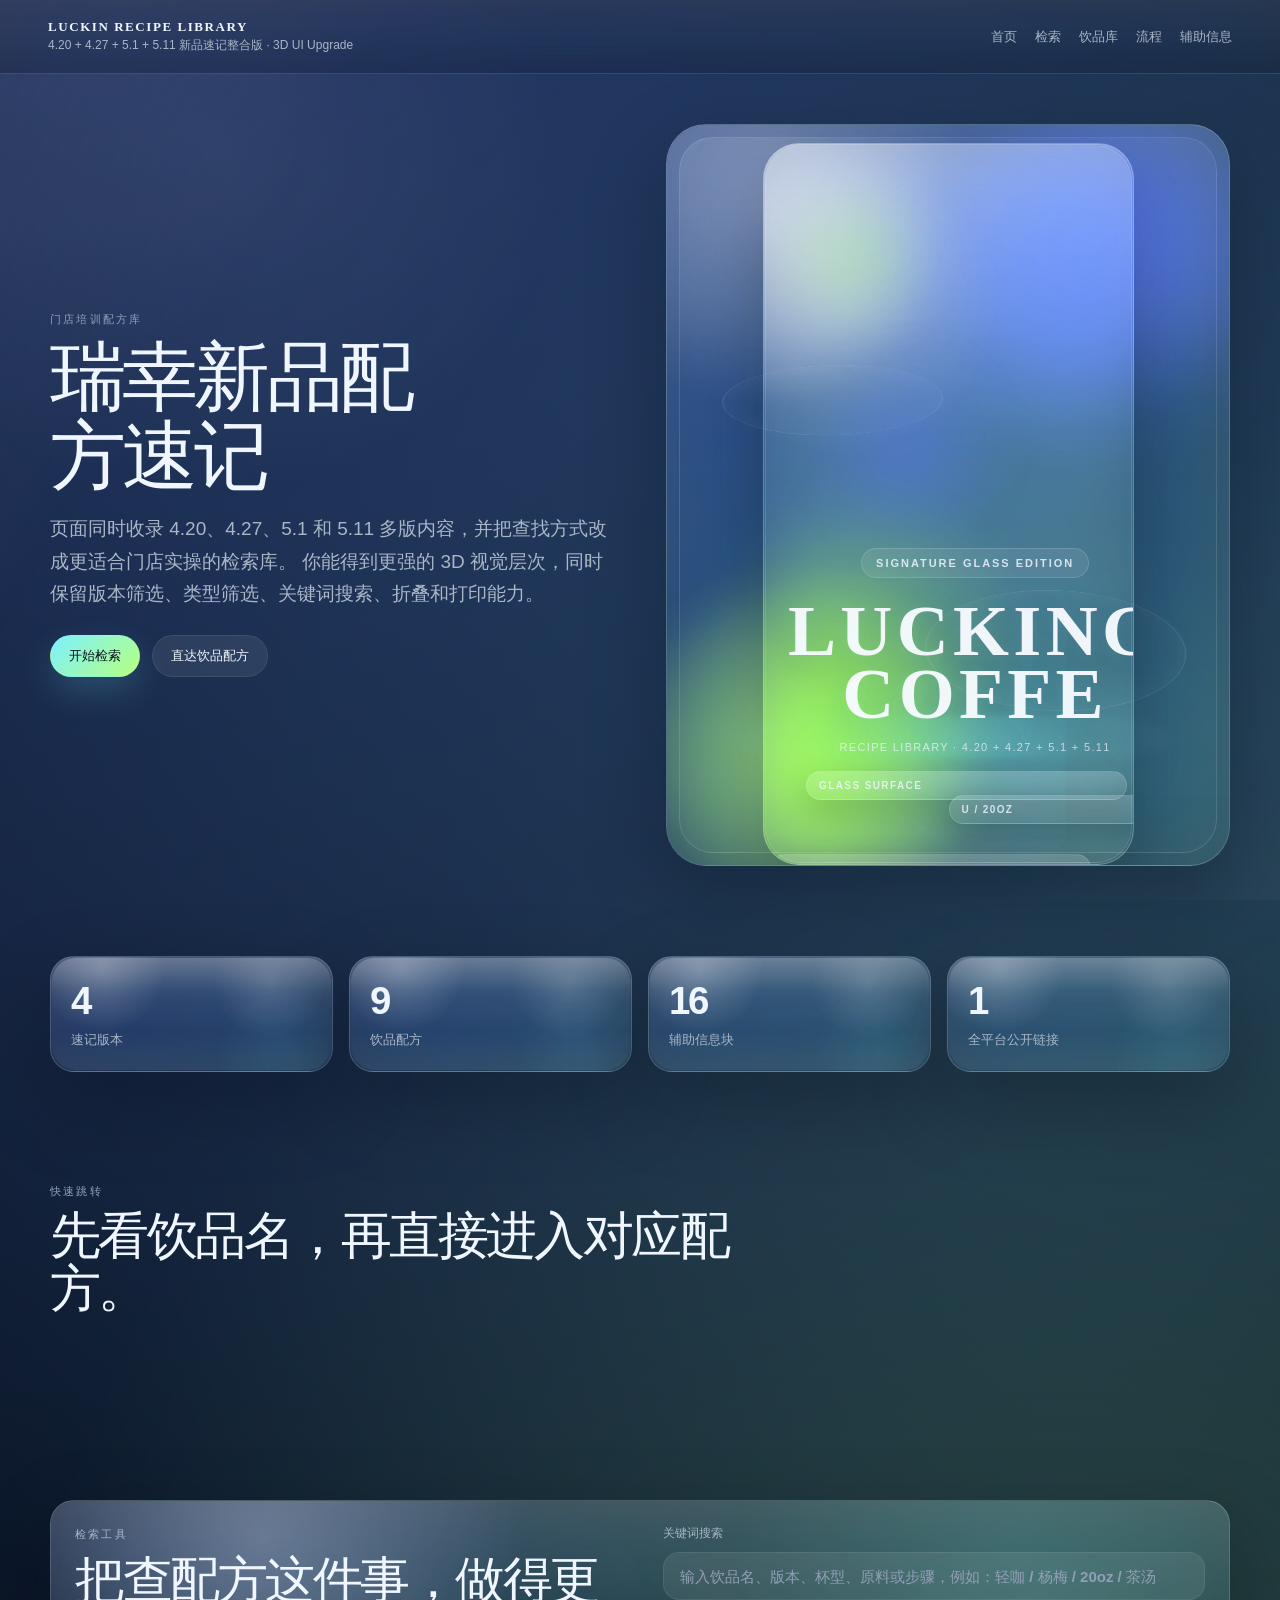
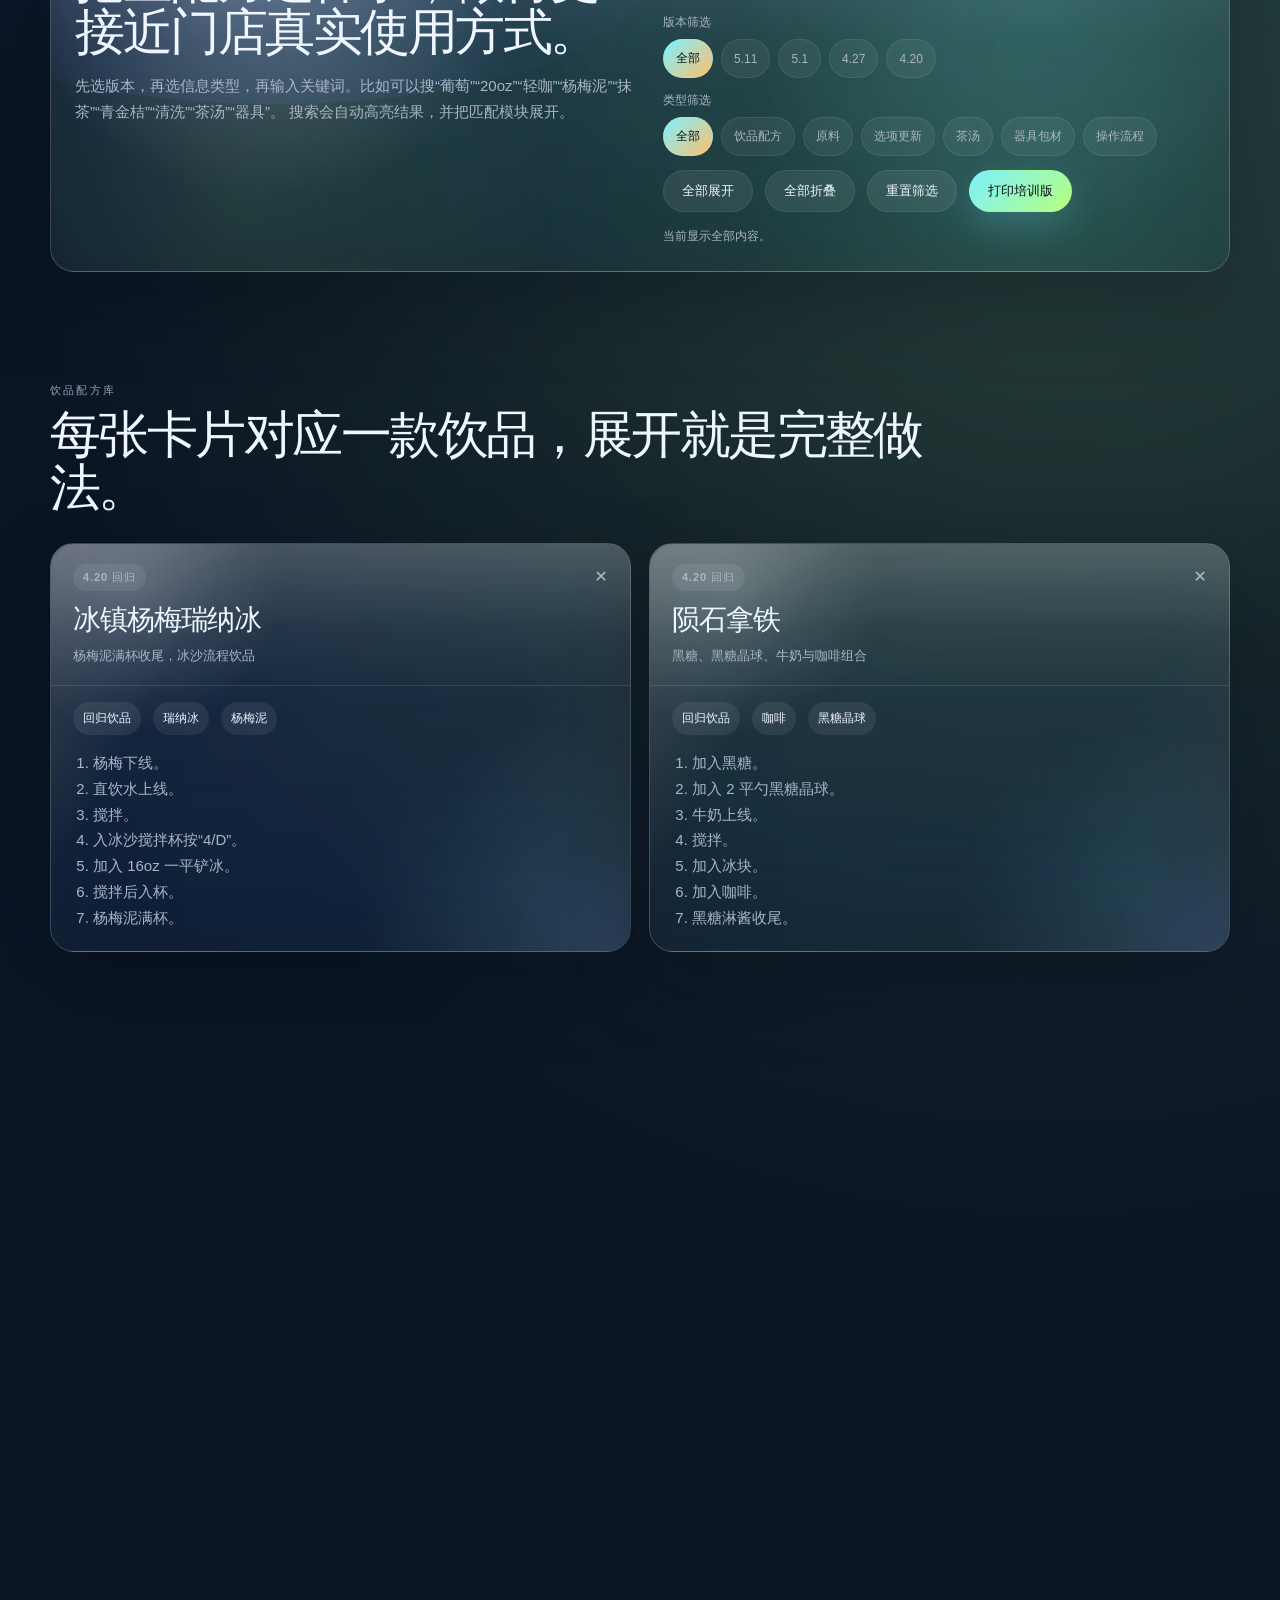
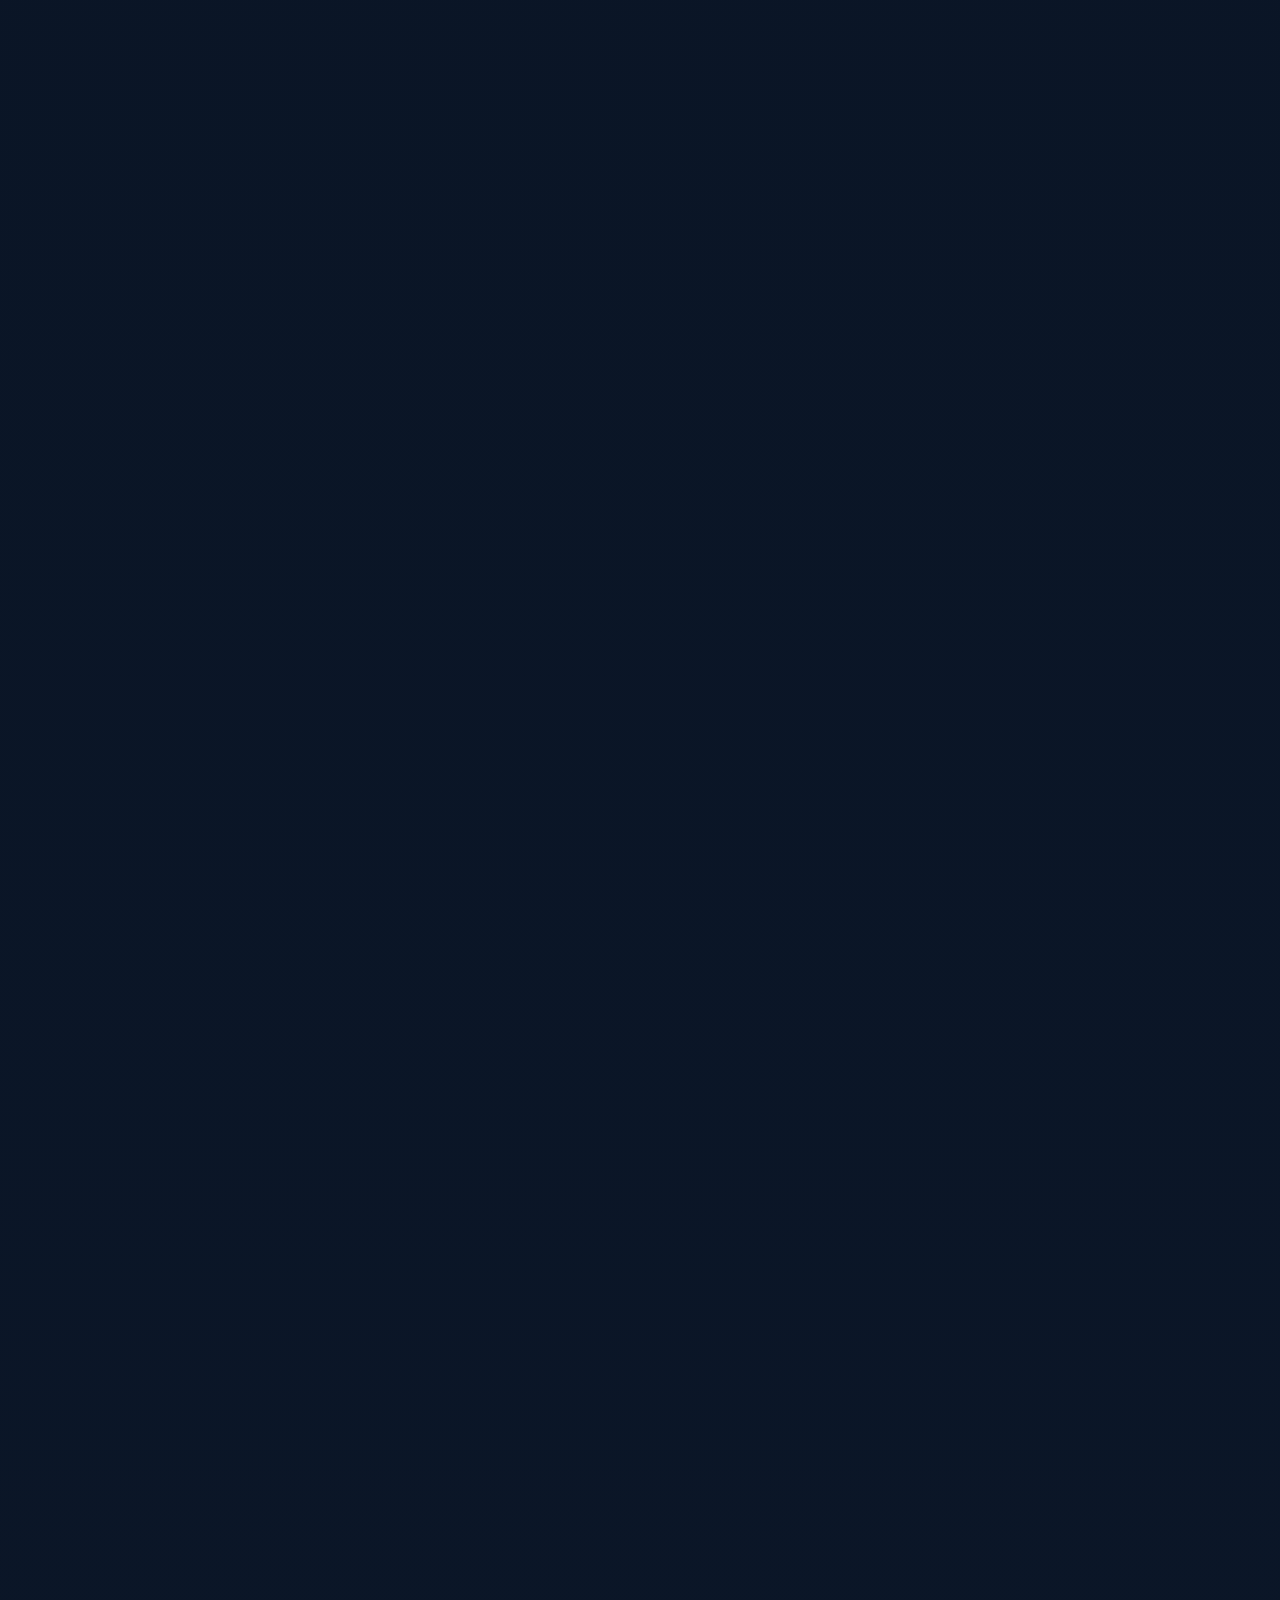
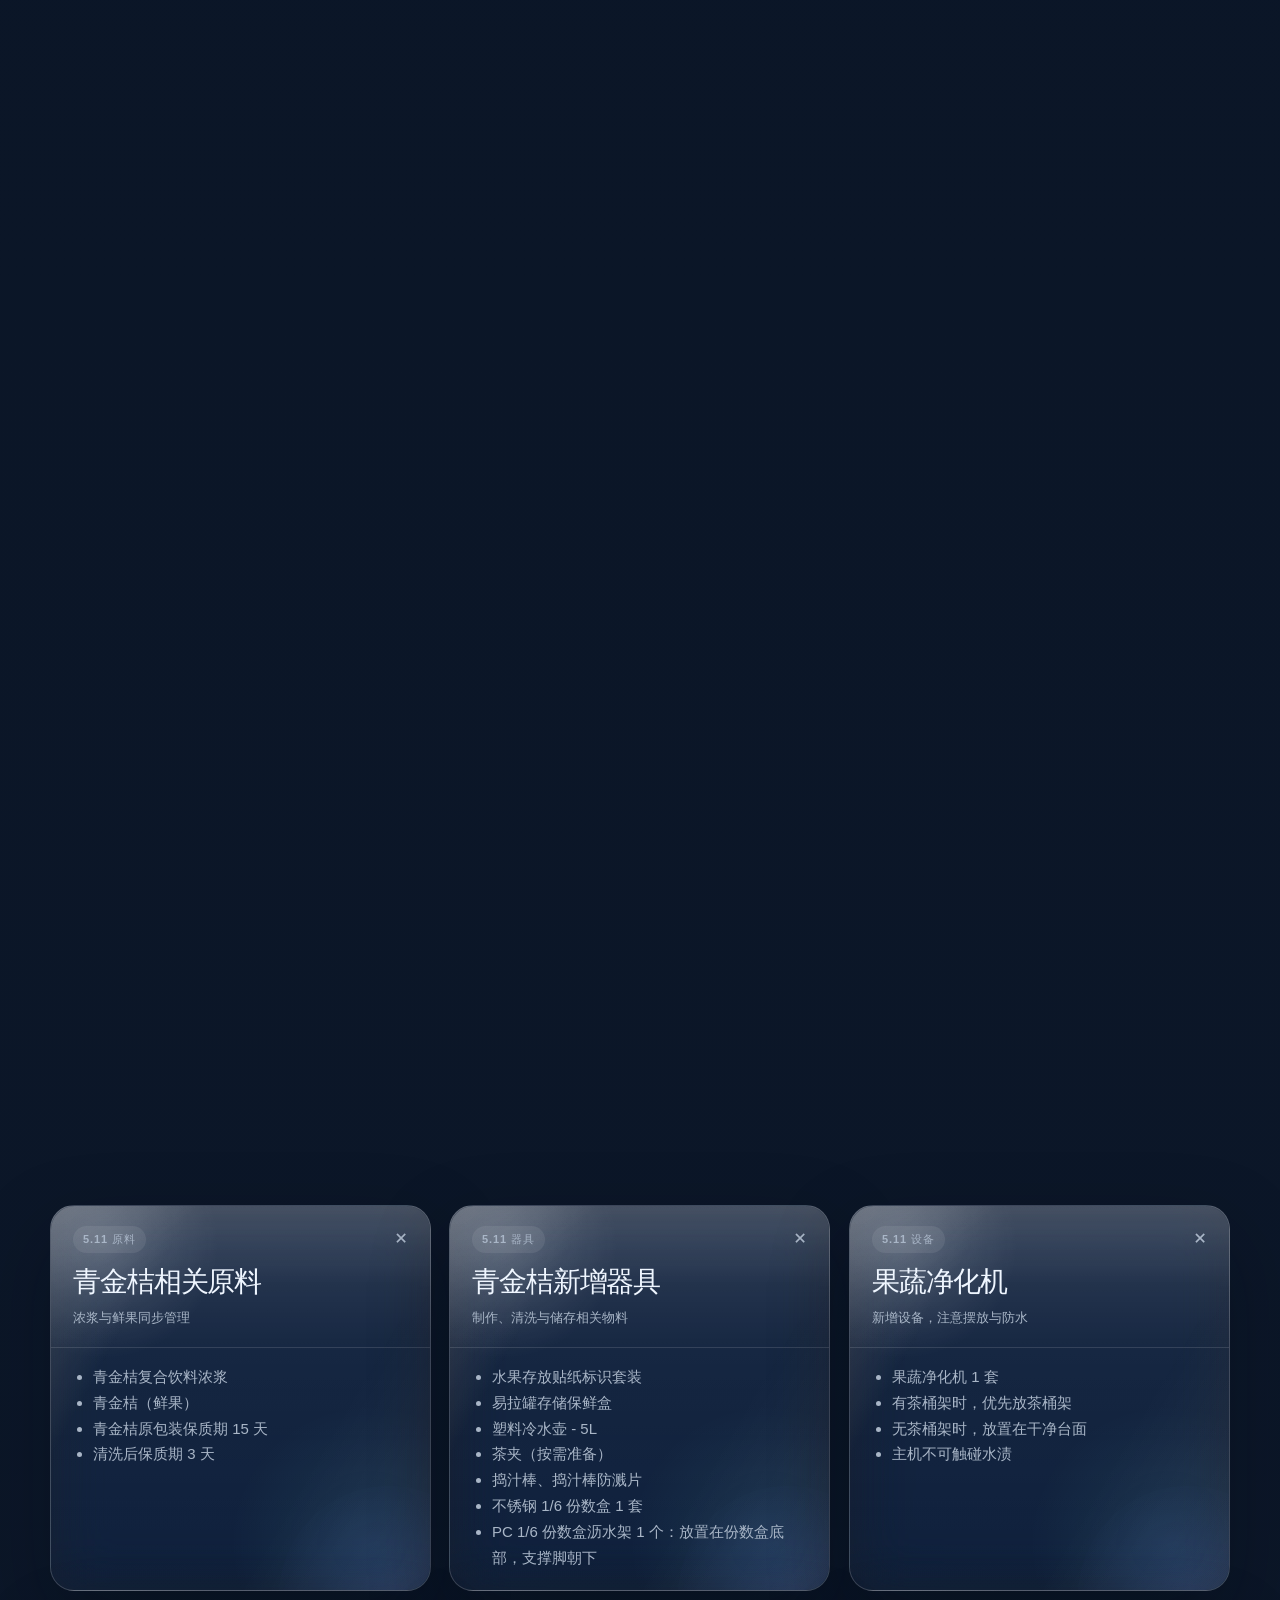
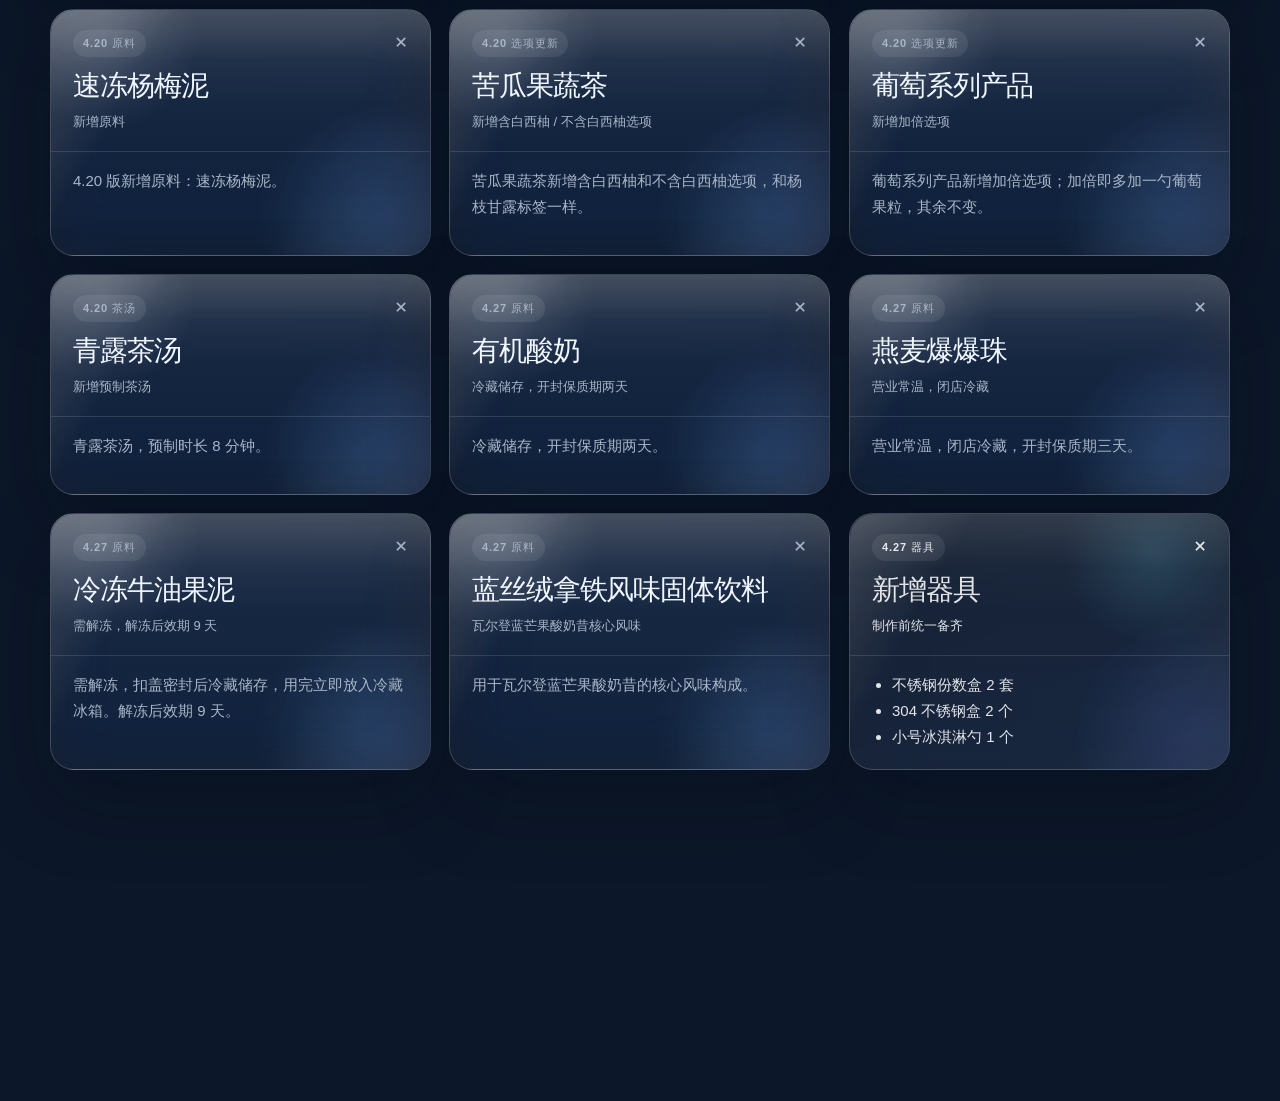
==== commit fbae8309: "Add files via upload" ====
--- a/china-stable-ready/index.html
+++ b/china-stable-ready/index.html
@@ -144,16 +144,16 @@
           <h2>先看饮品名，再直接进入对应配方。</h2>
         </div>
         <div class="quick-chip-list" data-reveal>
+          <a href="#recipe-kumquat-americano" class="quick-chip" data-tilt>小青桔美式</a>
+          <a href="#recipe-kumquat-tea" class="quick-chip" data-tilt>小青桔冰茶</a>
+          <a href="#process-kumquat-clean" class="quick-chip" data-tilt>青金桔清洗流程</a>
+          <a href="#recipe-blue-mango" class="quick-chip" data-tilt>瓦尔登蓝芒果酸奶昔</a>
+          <a href="#recipe-avocado" class="quick-chip" data-tilt>牛油果羽衣酸奶昔</a>
+          <a href="#recipe-coconut-matcha" class="quick-chip" data-tilt>椰云抹抹茶</a>
           <a href="#recipe-yangmei" class="quick-chip" data-tilt>冰镇杨梅瑞纳冰</a>
           <a href="#recipe-meteor" class="quick-chip" data-tilt>陨石拿铁</a>
           <a href="#recipe-lemon-light" class="quick-chip" data-tilt>轻咖柠檬茶</a>
           <a href="#recipe-grape-lemon" class="quick-chip" data-tilt>葡萄柠檬茶</a>
-          <a href="#recipe-avocado" class="quick-chip" data-tilt>牛油果羽衣酸奶昔</a>
-          <a href="#recipe-blue-mango" class="quick-chip" data-tilt>瓦尔登蓝芒果酸奶昔</a>
-          <a href="#recipe-coconut-matcha" class="quick-chip" data-tilt>椰云抹抹茶</a>
-          <a href="#recipe-kumquat-americano" class="quick-chip" data-tilt>小青桔美式</a>
-          <a href="#recipe-kumquat-tea" class="quick-chip" data-tilt>小青桔冰茶</a>
-          <a href="#process-kumquat-clean" class="quick-chip" data-tilt>青金桔清洗流程</a>
         </div>
       </section>
 
@@ -183,10 +183,10 @@
               <span class="filter-label">版本筛选</span>
               <div class="filter-row">
                 <button class="filter-chip is-active" type="button" data-filter-group="version" data-filter-value="all">全部</button>
+                <button class="filter-chip" type="button" data-filter-group="version" data-filter-value="5.11">5.11</button>
+                <button class="filter-chip" type="button" data-filter-group="version" data-filter-value="5.1">5.1</button>
+                <button class="filter-chip" type="button" data-filter-group="version" data-filter-value="4.27">4.27</button>
                 <button class="filter-chip" type="button" data-filter-group="version" data-filter-value="4.20">4.20</button>
-                <button class="filter-chip" type="button" data-filter-group="version" data-filter-value="4.27">4.27</button>
-                <button class="filter-chip" type="button" data-filter-group="version" data-filter-value="5.1">5.1</button>
-                <button class="filter-chip" type="button" data-filter-group="version" data-filter-value="5.11">5.11</button>
               </div>
             </div>
 
@@ -564,7 +564,7 @@
               <div>
                 <span class="card-version">5.11 新品</span>
                 <strong>小青桔美式</strong>
-                <small>青金桔鲜果捣汁，青金桔果汁与咖啡组合</small>
+                <small>青金桔鲜果捣汁，青金桔果汁与咖啡组合，做法与气泡顺序和以往气泡美式一致；区别在于基底多个鲜果</small>
               </div>
             </summary>
             <div class="card-body searchable-text">
@@ -577,7 +577,7 @@
               <section class="recipe-subsection">
                 <h4>制作步骤</h4>
                 <ol>
-                  <li>杯中加入 1 个青金桔。</li>
+                  <li>杯中加入青金桔 1 个（大杯）/ 2 个（超大杯）。</li>
                   <li>捣汁。</li>
                   <li>加入糖。</li>
                   <li>青金桔果汁至 100ml（大杯）/ 130ml（超大杯）刻度线。</li>
@@ -595,7 +595,7 @@
               <div>
                 <span class="card-version">5.11 新品</span>
                 <strong>小青桔冰茶</strong>
-                <small>青金桔鲜果捣汁，青金桔果汁与茉莉茶汤组合</small>
+                <small>青金桔鲜果捣汁，青金桔果汁与茉莉茶汤组合，做法与气泡顺序和以往气泡美式一致；区别在于基底多个鲜果</small>
               </div>
             </summary>
             <div class="card-body searchable-text">
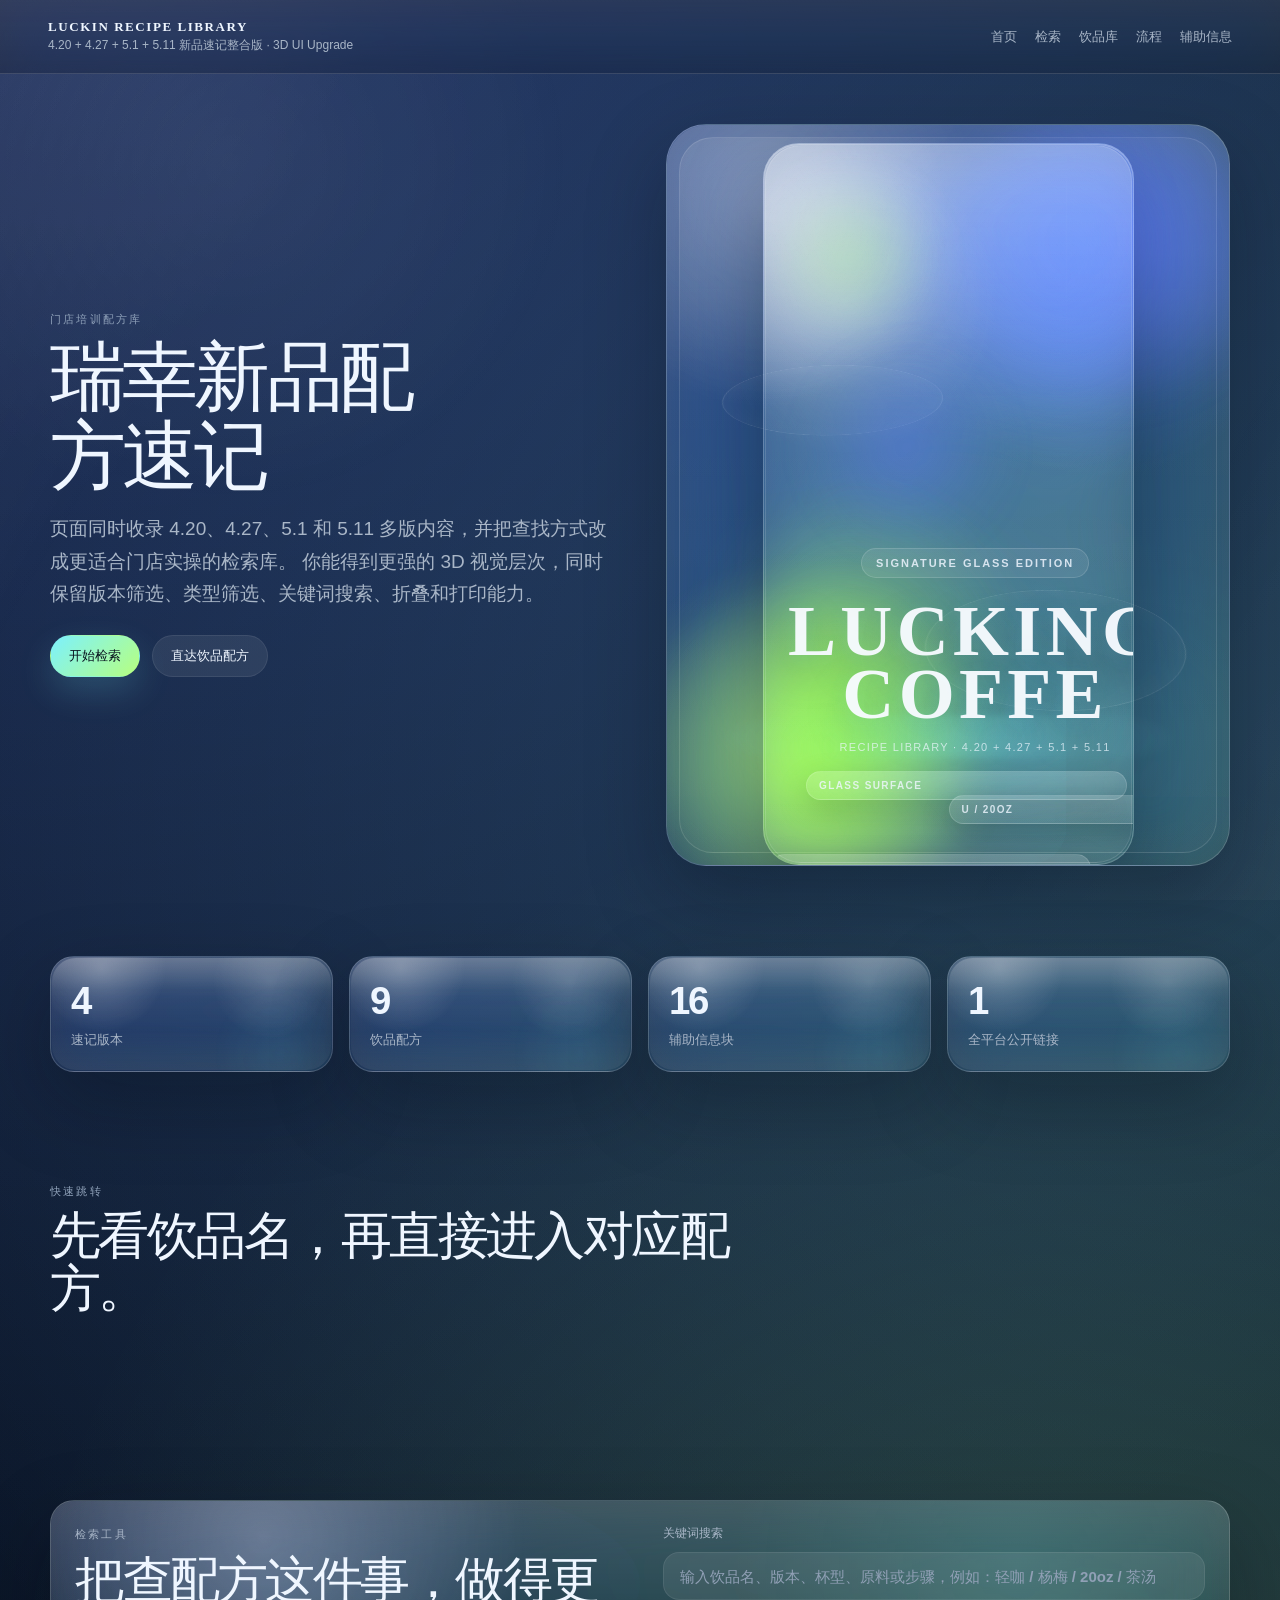
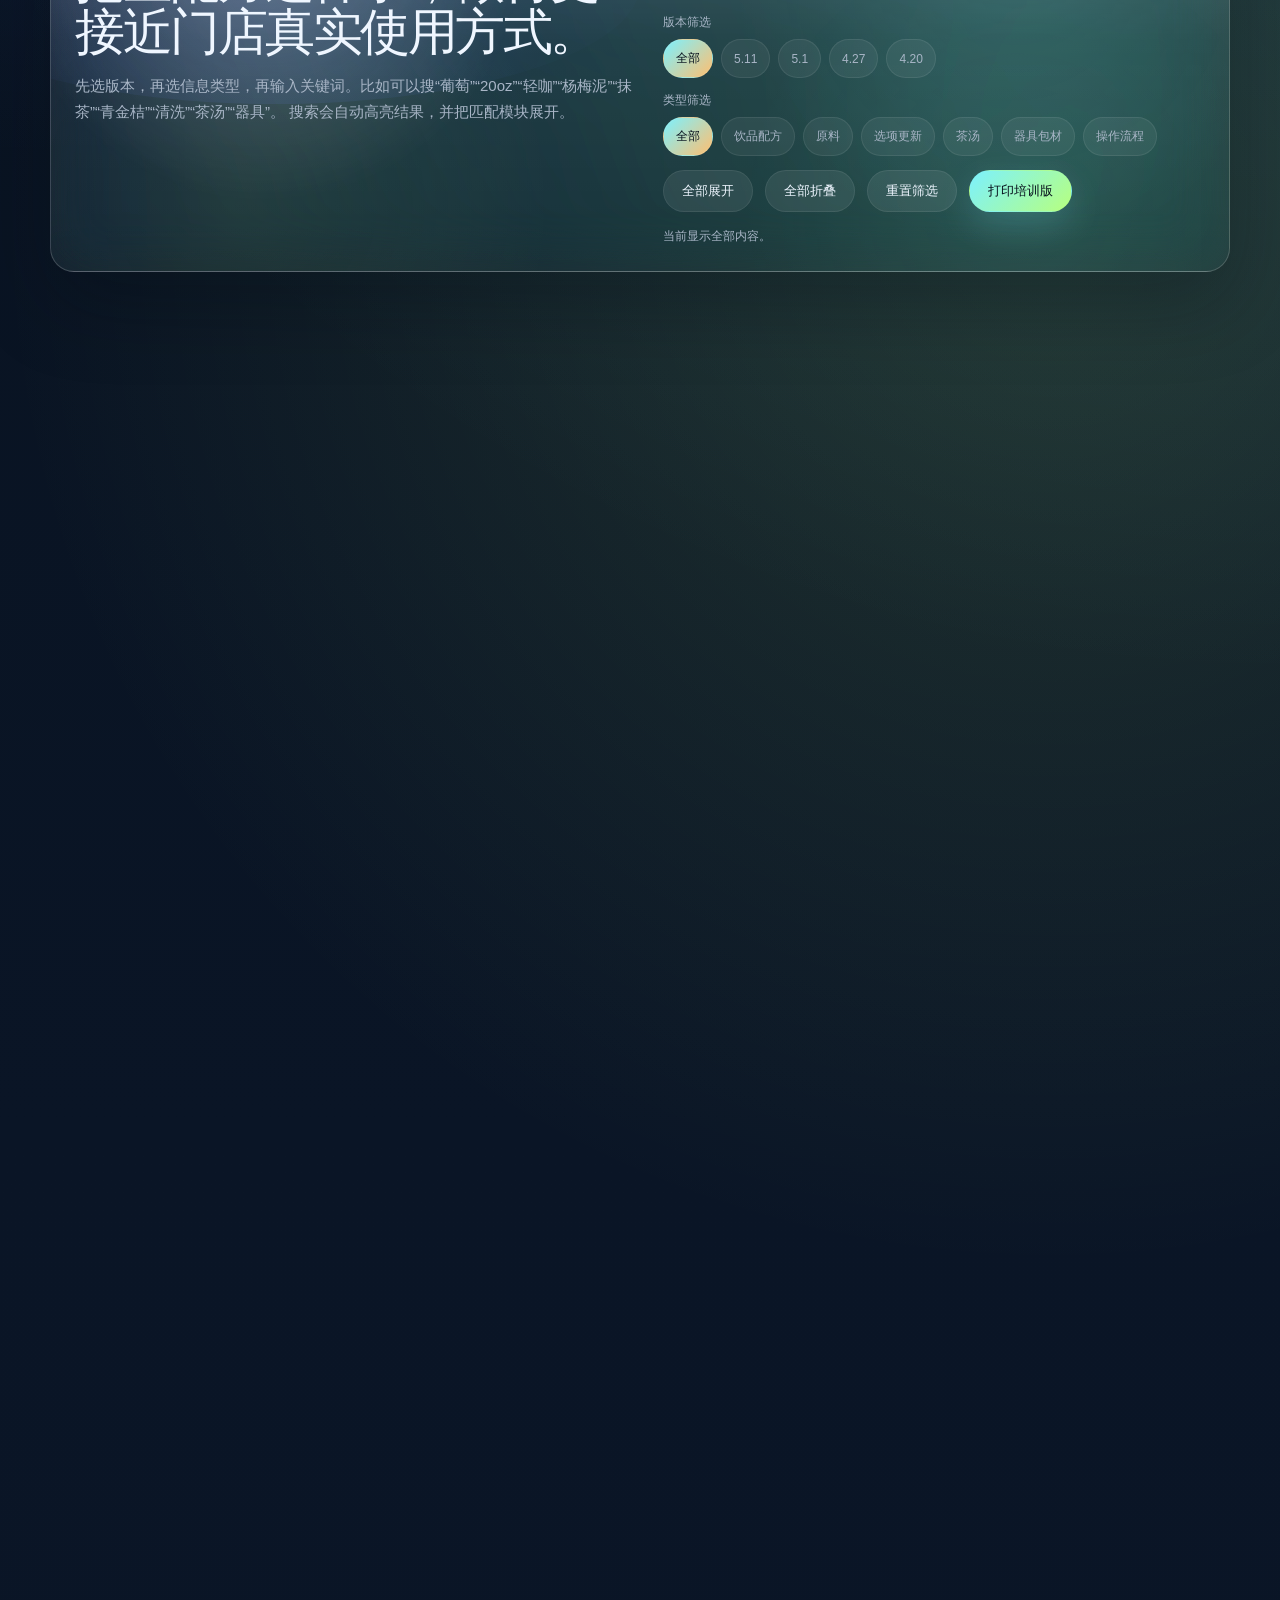
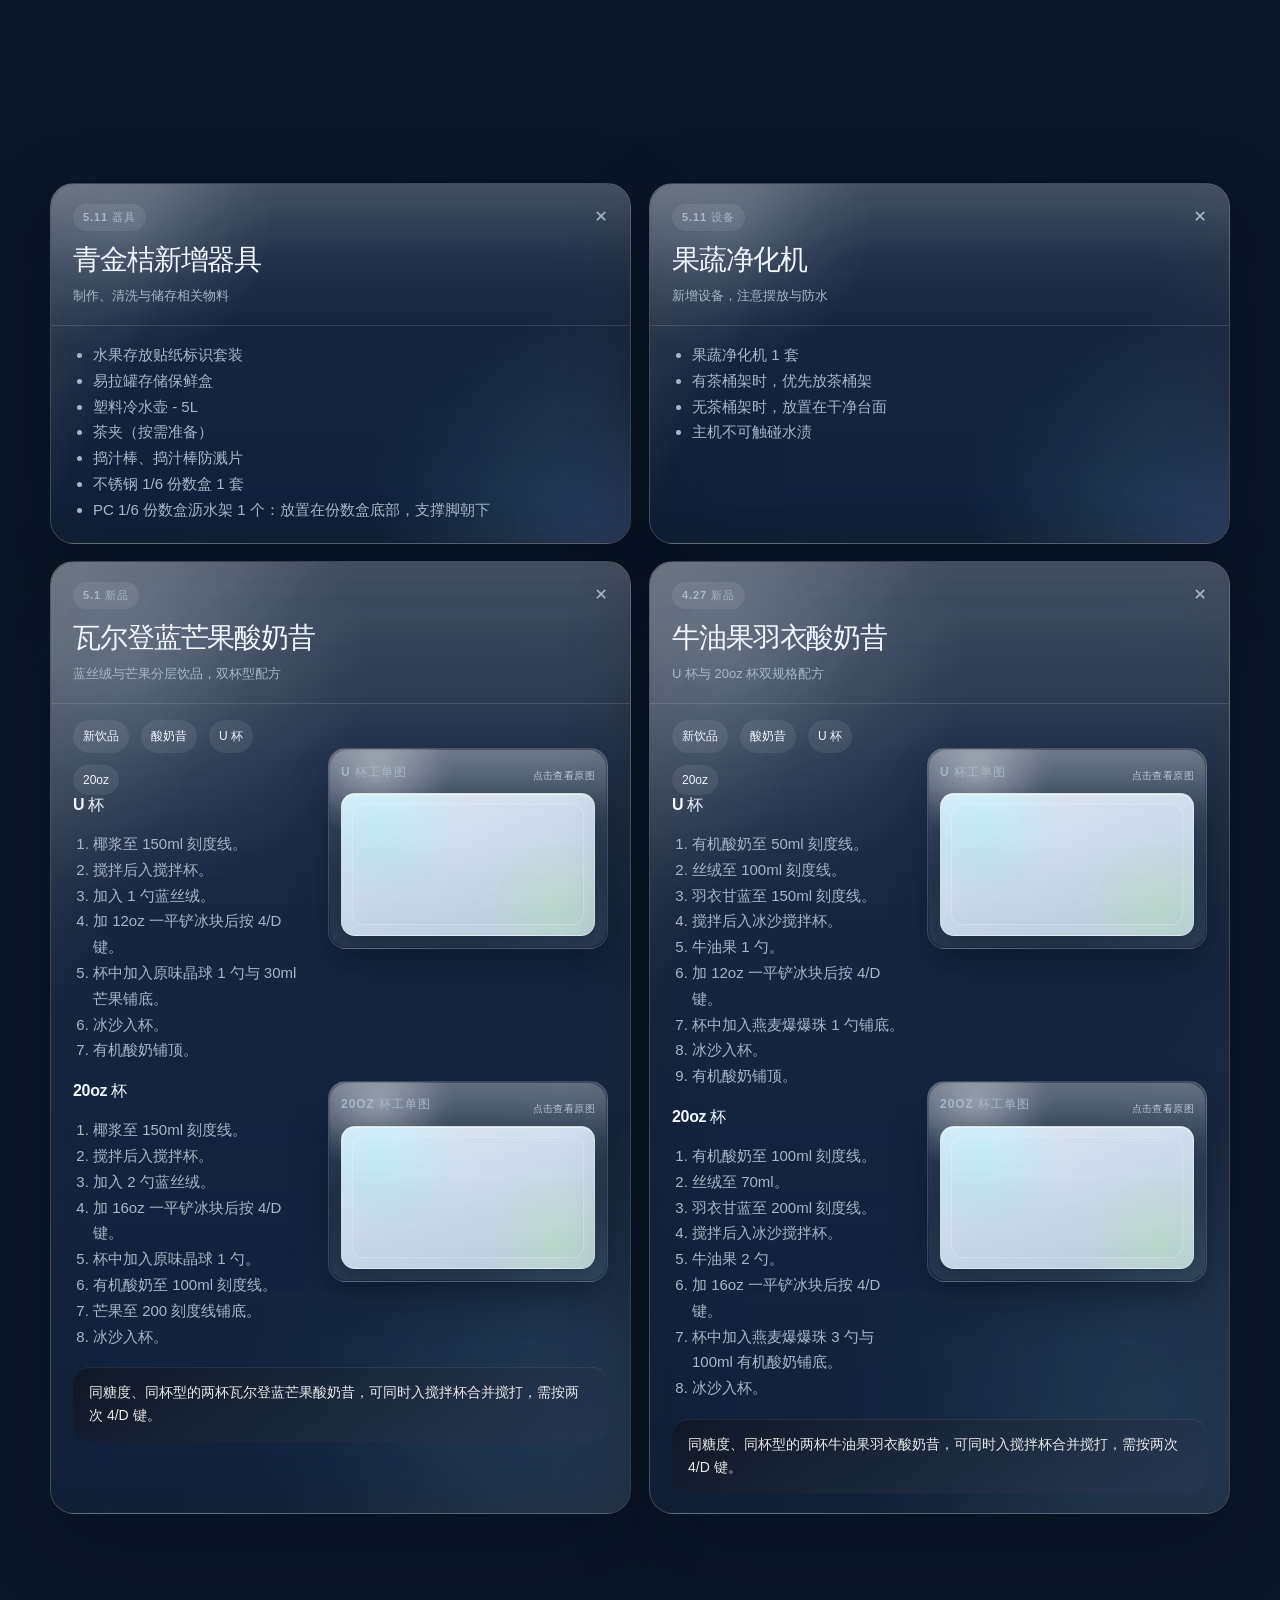
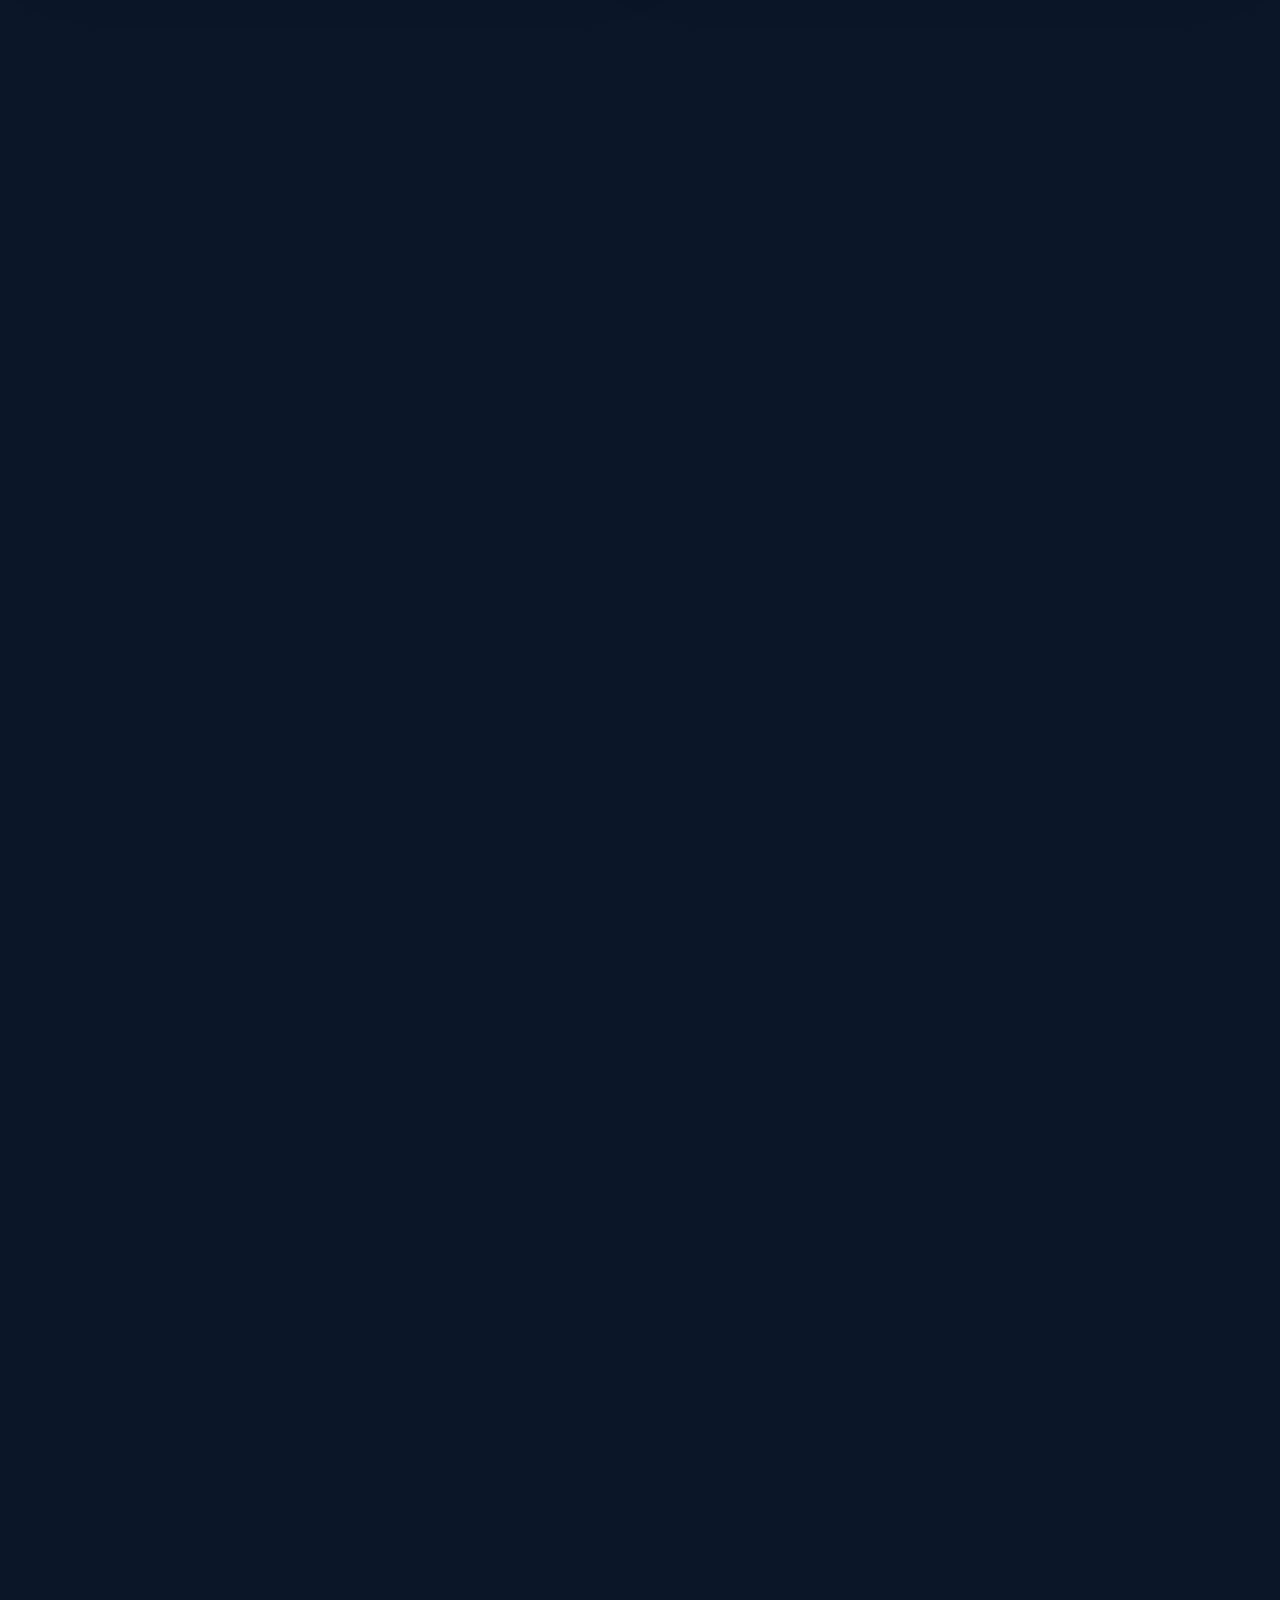
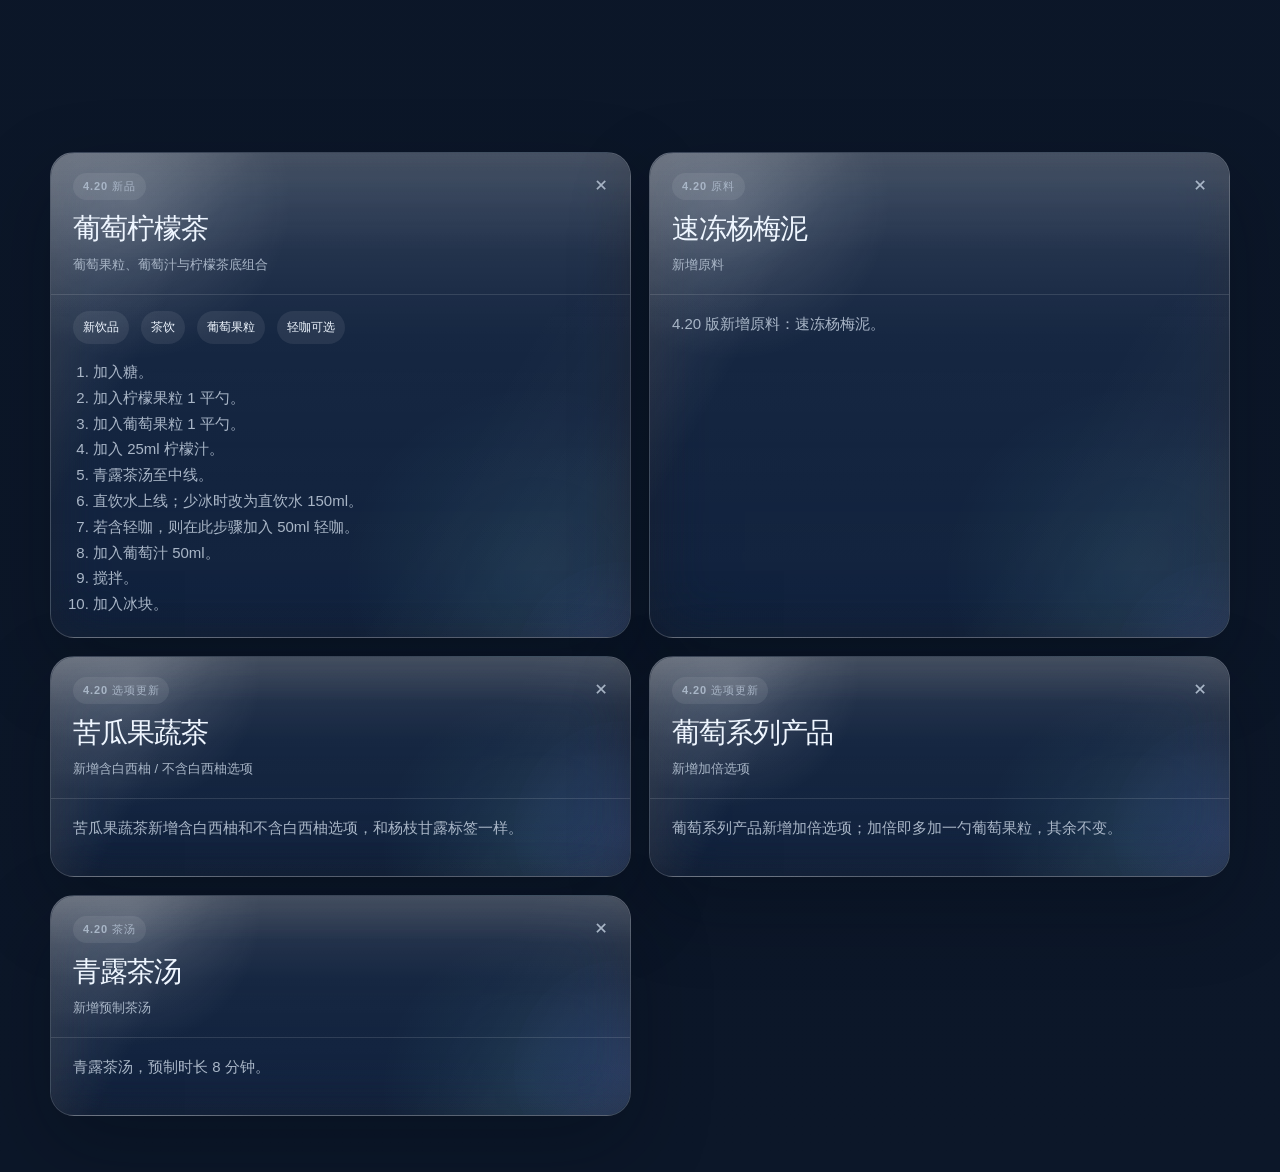
==== commit ef915a66: "Add files via upload" ====
--- a/china-stable-ready/index.html
+++ b/china-stable-ready/index.html
@@ -222,117 +222,287 @@
         </div>
 
         <div class="library-grid">
-          <details class="library-card recipe-card" id="recipe-yangmei" open data-searchable data-version="4.20" data-type="drink" data-name="冰镇杨梅瑞纳冰 杨梅 瑞纳冰 回归 4.20" data-reveal data-tilt>
-            <summary>
-              <div>
-                <span class="card-version">4.20 回归</span>
-                <strong>冰镇杨梅瑞纳冰</strong>
-                <small>杨梅泥满杯收尾，冰沙流程饮品</small>
+          <details class="library-card recipe-card" id="recipe-kumquat-americano" open data-searchable data-version="5.11" data-type="drink" data-name="小青桔美式 青金桔 美式 咖啡 大杯 超大杯 青金桔果汁 5.11" data-reveal data-tilt>
+            <summary>
+              <div>
+                <span class="card-version">5.11 新品</span>
+                <strong>小青桔美式</strong>
+                <small>青金桔鲜果捣汁，青金桔果汁与咖啡组合，做法与气泡顺序和以往气泡美式一致；区别在于基底多个鲜果</small>
               </div>
             </summary>
             <div class="card-body searchable-text">
               <div class="tag-row">
-                <span class="info-tag">回归饮品</span>
-                <span class="info-tag">瑞纳冰</span>
-                <span class="info-tag">杨梅泥</span>
-              </div>
-              <ol>
-                <li>杨梅下线。</li>
-                <li>直饮水上线。</li>
-                <li>搅拌。</li>
-                <li>入冰沙搅拌杯按“4/D”。</li>
-                <li>加入 16oz 一平铲冰。</li>
-                <li>搅拌后入杯。</li>
-                <li>杨梅泥满杯。</li>
-              </ol>
-            </div>
-          </details>
-
-          <details class="library-card recipe-card" id="recipe-meteor" open data-searchable data-version="4.20" data-type="drink" data-name="陨石拿铁 黑糖 晶球 回归 4.20" data-reveal data-tilt>
-            <summary>
-              <div>
-                <span class="card-version">4.20 回归</span>
-                <strong>陨石拿铁</strong>
-                <small>黑糖、黑糖晶球、牛奶与咖啡组合</small>
-              </div>
-            </summary>
-            <div class="card-body searchable-text">
-              <div class="tag-row">
-                <span class="info-tag">回归饮品</span>
+                <span class="info-tag">新饮品</span>
                 <span class="info-tag">咖啡</span>
-                <span class="info-tag">黑糖晶球</span>
-              </div>
-              <ol>
-                <li>加入黑糖。</li>
-                <li>加入 2 平勺黑糖晶球。</li>
-                <li>牛奶上线。</li>
-                <li>搅拌。</li>
-                <li>加入冰块。</li>
-                <li>加入咖啡。</li>
-                <li>黑糖淋酱收尾。</li>
-              </ol>
-            </div>
-          </details>
-
-          <details class="library-card recipe-card" id="recipe-lemon-light" open data-searchable data-version="4.20" data-type="drink" data-name="轻咖柠檬茶 柠檬茶 轻咖 青露茶汤 回归 4.20" data-reveal data-tilt>
-            <summary>
-              <div>
-                <span class="card-version">4.20 回归</span>
-                <strong>轻咖柠檬茶</strong>
-                <small>含轻咖可选，茶汤与直饮水组合型茶饮</small>
-              </div>
-            </summary>
-            <div class="card-body searchable-text">
-              <div class="tag-row">
-                <span class="info-tag">回归饮品</span>
-                <span class="info-tag">茶饮</span>
-                <span class="info-tag">青露茶汤</span>
-                <span class="info-tag">轻咖可选</span>
-              </div>
-              <ol>
-                <li>加入糖。</li>
-                <li>加入柠檬果粒 1 平勺。</li>
-                <li>加入 25ml 柠檬汁。</li>
-                <li>青露茶汤至中线。</li>
-                <li>直饮水上线；少冰时改为直饮水 150ml。</li>
-                <li>若含轻咖，则在此步骤加入 50ml 轻咖。</li>
-                <li>搅拌。</li>
-                <li>加入冰块。</li>
-              </ol>
-            </div>
-          </details>
-
-          <details class="library-card recipe-card" id="recipe-grape-lemon" open data-searchable data-version="4.20" data-type="drink" data-name="葡萄柠檬茶 葡萄 轻咖 茶饮 新品 4.20" data-reveal data-tilt>
-            <summary>
-              <div>
-                <span class="card-version">4.20 新品</span>
-                <strong>葡萄柠檬茶</strong>
-                <small>葡萄果粒、葡萄汁与柠檬茶底组合</small>
+                <span class="info-tag">大杯 / 超大杯</span>
+                <span class="info-tag">青金桔</span>
+              </div>
+              <section class="recipe-subsection">
+                <h4>制作步骤</h4>
+                <ol>
+                  <li>杯中加入青金桔 1 个（大杯）/ 2 个（超大杯）。</li>
+                  <li>捣汁。</li>
+                  <li>加入糖。</li>
+                  <li>青金桔果汁至 100ml（大杯）/ 130ml（超大杯）刻度线。</li>
+                  <li>直饮水上线。</li>
+                  <li>搅拌。</li>
+                  <li>加入冰块。</li>
+                  <li>加入咖啡。</li>
+                </ol>
+              </section>
+            </div>
+          </details>
+
+<details class="library-card recipe-card" id="recipe-kumquat-tea" open data-searchable data-version="5.11" data-type="drink" data-name="小青桔冰茶 青金桔 冰茶 茉莉茶汤 大杯 超大杯 青金桔果汁 5.11" data-reveal data-tilt>
+            <summary>
+              <div>
+                <span class="card-version">5.11 新品</span>
+                <strong>小青桔冰茶</strong>
+                <small>青金桔鲜果捣汁，青金桔果汁与茉莉茶汤组合，做法与气泡顺序和以往气泡美式一致；区别在于基底多个鲜果</small>
               </div>
             </summary>
             <div class="card-body searchable-text">
               <div class="tag-row">
                 <span class="info-tag">新饮品</span>
                 <span class="info-tag">茶饮</span>
-                <span class="info-tag">葡萄果粒</span>
-                <span class="info-tag">轻咖可选</span>
-              </div>
+                <span class="info-tag">大杯 / 超大杯</span>
+                <span class="info-tag">茉莉茶汤</span>
+              </div>
+              <section class="recipe-subsection">
+                <h4>制作步骤</h4>
+                <ol>
+                  <li>杯中加入青金桔 1 个（大杯）/ 2 个（超大杯）。</li>
+                  <li>捣汁。</li>
+                  <li>加入糖。</li>
+                  <li>青金桔果汁至 100ml（大杯）/ 130ml（超大杯）刻度线。</li>
+                  <li>直饮水上线。</li>
+                  <li>搅拌。</li>
+                  <li>加入冰块。</li>
+                  <li>加入茉莉茶汤。</li>
+                </ol>
+              </section>
+            </div>
+          </details>
+
+<details class="library-card support-card process-card" id="process-kumquat-clean" open data-searchable data-version="5.11" data-type="process" data-name="青金桔清洗流程 青金桔 果蔬净化机 塑料冷水壶 清洗仓 份数盒 5.11" data-reveal data-tilt>
+            <summary>
+              <div>
+                <span class="card-version">5.11 流程</span>
+                <strong>青金桔清洗流程</strong>
+                <small>清洗、冲洗、转移与冷藏储存</small>
+              </div>
+            </summary>
+            <div class="card-body searchable-text">
               <ol>
-                <li>加入糖。</li>
-                <li>加入柠檬果粒 1 平勺。</li>
-                <li>加入葡萄果粒 1 平勺。</li>
-                <li>加入 25ml 柠檬汁。</li>
-                <li>青露茶汤至中线。</li>
-                <li>直饮水上线；少冰时改为直饮水 150ml。</li>
-                <li>若含轻咖，则在此步骤加入 50ml 轻咖。</li>
-                <li>加入葡萄汁 50ml。</li>
-                <li>搅拌。</li>
-                <li>加入冰块。</li>
+                <li>取 5L 塑料冷水壶，加入 3500ml 自来水。</li>
+                <li>将 1 盒青金桔与 1 块清洗仓放入桶中，启动清洁。</li>
+                <li>设备提示声后，取出清洗仓并倒出废水。</li>
+                <li>倒入 3500ml 直饮水冲洗青金桔。</li>
+                <li>戴一次性手套，将清洗后的水果转移至份数盒冷藏储存。</li>
               </ol>
-            </div>
-          </details>
-
-          <details class="library-card recipe-card" id="recipe-avocado" open data-searchable data-version="4.27" data-type="drink" data-name="牛油果羽衣酸奶昔 U杯 20oz 牛油果 羽衣甘蓝 酸奶昔 4.27" data-reveal data-tilt>
+              <section class="note-box">
+                单桶清洗最多容纳 ≤2 盒青金桔；支持双水果清洗专用桶同步清洗。
+              </section>
+            </div>
+          </details>
+
+<details class="library-card support-card process-card" open data-searchable data-version="5.11" data-type="process" data-name="水果清洗仓清洁 日清 清洗仓 水果清洗桶 小器具 5.11" data-reveal data-tilt>
+            <summary>
+              <div>
+                <span class="card-version">5.11 日清</span>
+                <strong>水果清洗仓清洁</strong>
+                <small>每日清洁与收纳</small>
+              </div>
+            </summary>
+            <div class="card-body searchable-text">
+              <ol>
+                <li>断电。</li>
+                <li>冲洗左、右清洗仓，冲洗干净后晾干。</li>
+                <li>晾干后收纳至主体设备。</li>
+                <li>主体设备表面用绿色抹布擦拭。</li>
+                <li>水果清洗桶与小器具按清洗流程一致处理。</li>
+                <li>清洗完成后，将水果清洗机收纳至水果清洗机存放处保存。</li>
+              </ol>
+            </div>
+          </details>
+
+<details class="library-card support-card process-card" open data-searchable data-version="5.11" data-type="process" data-name="水果清洗仓清洁 除垢 三个月一次 除垢粉 喷壶 红色手套 80度热水 5.11" data-reveal data-tilt>
+            <summary>
+              <div>
+                <span class="card-version">5.11 除垢</span>
+                <strong>水果清洗仓除垢</strong>
+                <small>3 个月 1 次，按比例配置除垢剂</small>
+              </div>
+            </summary>
+            <div class="card-body searchable-text">
+              <ol>
+                <li>断电，戴红色手套。</li>
+                <li>使用除垢粉喷壶对清洗仓喷洒 5-10 次。</li>
+                <li>除垢剂比例：1 包除垢剂 + 100ml 80℃ 热水 + 400ml 直饮水。</li>
+                <li>冲洗左、右清洗仓后晾干。</li>
+                <li>晾干后收纳至主体设备。</li>
+                <li>主体设备表面用绿色抹布擦拭。</li>
+              </ol>
+            </div>
+          </details>
+
+<details class="library-card support-card" open data-searchable data-version="5.11" data-type="ingredient" data-name="青金桔复合饮料浓浆 青金桔 鲜果 新增原料 保质期 5.11" data-reveal data-tilt>
+            <summary>
+              <div>
+                <span class="card-version">5.11 原料</span>
+                <strong>青金桔相关原料</strong>
+                <small>浓浆与鲜果同步管理</small>
+              </div>
+            </summary>
+            <div class="card-body searchable-text">
+              <ul>
+                <li>青金桔复合饮料浓浆</li>
+                <li>青金桔（鲜果）</li>
+                <li>青金桔原包装保质期 15 天</li>
+                <li>清洗后保质期 3 天</li>
+              </ul>
+            </div>
+          </details>
+
+<details class="library-card support-card" open data-searchable data-version="5.11" data-type="tool" data-name="水果存放贴纸标识套装 易拉罐存储保鲜盒 塑料冷水壶 茶夹 捣汁棒 防溅片 份数盒 沥水架 5.11" data-reveal data-tilt>
+            <summary>
+              <div>
+                <span class="card-version">5.11 器具</span>
+                <strong>青金桔新增器具</strong>
+                <small>制作、清洗与储存相关物料</small>
+              </div>
+            </summary>
+            <div class="card-body searchable-text">
+              <ul>
+                <li>水果存放贴纸标识套装</li>
+                <li>易拉罐存储保鲜盒</li>
+                <li>塑料冷水壶 - 5L</li>
+                <li>茶夹（按需准备）</li>
+                <li>捣汁棒、捣汁棒防溅片</li>
+                <li>不锈钢 1/6 份数盒 1 套</li>
+                <li>PC 1/6 份数盒沥水架 1 个：放置在份数盒底部，支撑脚朝下</li>
+              </ul>
+            </div>
+          </details>
+
+<details class="library-card support-card" open data-searchable data-version="5.11" data-type="tool" data-name="果蔬净化机 新增设备 茶桶架 干净台面 主机不可触碰水渍 5.11" data-reveal data-tilt>
+            <summary>
+              <div>
+                <span class="card-version">5.11 设备</span>
+                <strong>果蔬净化机</strong>
+                <small>新增设备，注意摆放与防水</small>
+              </div>
+            </summary>
+            <div class="card-body searchable-text">
+              <ul>
+                <li>果蔬净化机 1 套</li>
+                <li>有茶桶架时，优先放茶桶架</li>
+                <li>无茶桶架时，放置在干净台面</li>
+                <li>主机不可触碰水渍</li>
+              </ul>
+            </div>
+          </details>
+
+<details class="library-card recipe-card" id="recipe-blue-mango" open data-searchable data-version="5.1" data-type="drink" data-name="瓦尔登蓝芒果酸奶昔 U杯 20oz 蓝芒果 酸奶昔 5.1" data-reveal data-tilt>
+            <summary>
+              <div>
+                <span class="card-version">5.1 新品</span>
+                <strong>瓦尔登蓝芒果酸奶昔</strong>
+                <small>蓝丝绒与芒果分层饮品，双杯型配方</small>
+              </div>
+            </summary>
+            <div class="card-body searchable-text">
+              <div class="recipe-detail-layout">
+                <div class="recipe-text-column">
+                  <div class="tag-row">
+                    <span class="info-tag">新饮品</span>
+                    <span class="info-tag">酸奶昔</span>
+                    <span class="info-tag">U 杯</span>
+                    <span class="info-tag">20oz</span>
+                  </div>
+                  <section class="recipe-subsection">
+                    <h4>U 杯</h4>
+                    <ol>
+                      <li>椰浆至 150ml 刻度线。</li>
+                      <li>搅拌后入搅拌杯。</li>
+                      <li>加入 1 勺蓝丝绒。</li>
+                      <li>加 12oz 一平铲冰块后按 4/D 键。</li>
+                      <li>杯中加入原味晶球 1 勺与 30ml 芒果铺底。</li>
+                      <li>冰沙入杯。</li>
+                      <li>有机酸奶铺顶。</li>
+                    </ol>
+                  </section>
+                  <section class="recipe-subsection">
+                    <h4>20oz 杯</h4>
+                    <ol>
+                      <li>椰浆至 150ml 刻度线。</li>
+                      <li>搅拌后入搅拌杯。</li>
+                      <li>加入 2 勺蓝丝绒。</li>
+                      <li>加 16oz 一平铲冰块后按 4/D 键。</li>
+                      <li>杯中加入原味晶球 1 勺。</li>
+                      <li>有机酸奶至 100ml 刻度线。</li>
+                      <li>芒果至 200 刻度线铺底。</li>
+                      <li>冰沙入杯。</li>
+                    </ol>
+                  </section>
+                </div>
+
+                <aside class="recipe-visual-column" aria-label="瓦尔登蓝芒果酸奶昔配方图">
+                  <figure class="recipe-visual-frame recipe-visual-frame-u">
+                    <figcaption>
+                      <span>U 杯工单图</span>
+                      <small>点击查看原图</small>
+                    </figcaption>
+                    <a
+                      class="recipe-image-trigger"
+                      href="./mango-u.jpg"
+                      data-lightbox-src="./mango-u.jpg"
+                      data-lightbox-alt="瓦尔登蓝芒果酸奶昔 U 杯工单图"
+                      data-lightbox-caption="瓦尔登蓝芒果酸奶昔 U 杯工单图"
+                    >
+                      <span class="recipe-reference-shell">
+                        <img
+                          src="./mango-u.jpg"
+                          alt="瓦尔登蓝芒果酸奶昔 U 杯配方图"
+                          class="recipe-reference-image"
+                          loading="lazy"
+                          decoding="async"
+                        />
+                      </span>
+                    </a>
+                  </figure>
+                  <figure class="recipe-visual-frame recipe-visual-frame-20">
+                    <figcaption>
+                      <span>20oz 杯工单图</span>
+                      <small>点击查看原图</small>
+                    </figcaption>
+                    <a
+                      class="recipe-image-trigger"
+                      href="./mango-20.jpg"
+                      data-lightbox-src="./mango-20.jpg"
+                      data-lightbox-alt="瓦尔登蓝芒果酸奶昔 20oz 杯工单图"
+                      data-lightbox-caption="瓦尔登蓝芒果酸奶昔 20oz 杯工单图"
+                    >
+                      <span class="recipe-reference-shell">
+                        <img
+                          src="./mango-20.jpg"
+                          alt="瓦尔登蓝芒果酸奶昔 20oz 杯配方图"
+                          class="recipe-reference-image"
+                          loading="lazy"
+                          decoding="async"
+                        />
+                      </span>
+                    </a>
+                  </figure>
+                </aside>
+              </div>
+              <section class="note-box">
+                同糖度、同杯型的两杯瓦尔登蓝芒果酸奶昔，可同时入搅拌杯合并搅打，需按两次 4/D 键。
+              </section>
+            </div>
+          </details>
+
+<details class="library-card recipe-card" id="recipe-avocado" open data-searchable data-version="4.27" data-type="drink" data-name="牛油果羽衣酸奶昔 U杯 20oz 牛油果 羽衣甘蓝 酸奶昔 4.27" data-reveal data-tilt>
             <summary>
               <div>
                 <span class="card-version">4.27 新品</span>
@@ -431,108 +601,9 @@
                 同糖度、同杯型的两杯牛油果羽衣酸奶昔，可同时入搅拌杯合并搅打，需按两次 4/D 键。
               </section>
             </div>
-          </details>
-
-          <details class="library-card recipe-card" id="recipe-blue-mango" open data-searchable data-version="5.1" data-type="drink" data-name="瓦尔登蓝芒果酸奶昔 U杯 20oz 蓝芒果 酸奶昔 5.1" data-reveal data-tilt>
-            <summary>
-              <div>
-                <span class="card-version">5.1 新品</span>
-                <strong>瓦尔登蓝芒果酸奶昔</strong>
-                <small>蓝丝绒与芒果分层饮品，双杯型配方</small>
-              </div>
-            </summary>
-            <div class="card-body searchable-text">
-              <div class="recipe-detail-layout">
-                <div class="recipe-text-column">
-                  <div class="tag-row">
-                    <span class="info-tag">新饮品</span>
-                    <span class="info-tag">酸奶昔</span>
-                    <span class="info-tag">U 杯</span>
-                    <span class="info-tag">20oz</span>
-                  </div>
-                  <section class="recipe-subsection">
-                    <h4>U 杯</h4>
-                    <ol>
-                      <li>椰浆至 150ml 刻度线。</li>
-                      <li>搅拌后入搅拌杯。</li>
-                      <li>加入 1 勺蓝丝绒。</li>
-                      <li>加 12oz 一平铲冰块后按 4/D 键。</li>
-                      <li>杯中加入原味晶球 1 勺与 30ml 芒果铺底。</li>
-                      <li>冰沙入杯。</li>
-                      <li>有机酸奶铺顶。</li>
-                    </ol>
-                  </section>
-                  <section class="recipe-subsection">
-                    <h4>20oz 杯</h4>
-                    <ol>
-                      <li>椰浆至 150ml 刻度线。</li>
-                      <li>搅拌后入搅拌杯。</li>
-                      <li>加入 2 勺蓝丝绒。</li>
-                      <li>加 16oz 一平铲冰块后按 4/D 键。</li>
-                      <li>杯中加入原味晶球 1 勺。</li>
-                      <li>有机酸奶至 100ml 刻度线。</li>
-                      <li>芒果至 200 刻度线铺底。</li>
-                      <li>冰沙入杯。</li>
-                    </ol>
-                  </section>
-                </div>
-
-                <aside class="recipe-visual-column" aria-label="瓦尔登蓝芒果酸奶昔配方图">
-                  <figure class="recipe-visual-frame recipe-visual-frame-u">
-                    <figcaption>
-                      <span>U 杯工单图</span>
-                      <small>点击查看原图</small>
-                    </figcaption>
-                    <a
-                      class="recipe-image-trigger"
-                      href="./mango-u.jpg"
-                      data-lightbox-src="./mango-u.jpg"
-                      data-lightbox-alt="瓦尔登蓝芒果酸奶昔 U 杯工单图"
-                      data-lightbox-caption="瓦尔登蓝芒果酸奶昔 U 杯工单图"
-                    >
-                      <span class="recipe-reference-shell">
-                        <img
-                          src="./mango-u.jpg"
-                          alt="瓦尔登蓝芒果酸奶昔 U 杯配方图"
-                          class="recipe-reference-image"
-                          loading="lazy"
-                          decoding="async"
-                        />
-                      </span>
-                    </a>
-                  </figure>
-                  <figure class="recipe-visual-frame recipe-visual-frame-20">
-                    <figcaption>
-                      <span>20oz 杯工单图</span>
-                      <small>点击查看原图</small>
-                    </figcaption>
-                    <a
-                      class="recipe-image-trigger"
-                      href="./mango-20.jpg"
-                      data-lightbox-src="./mango-20.jpg"
-                      data-lightbox-alt="瓦尔登蓝芒果酸奶昔 20oz 杯工单图"
-                      data-lightbox-caption="瓦尔登蓝芒果酸奶昔 20oz 杯工单图"
-                    >
-                      <span class="recipe-reference-shell">
-                        <img
-                          src="./mango-20.jpg"
-                          alt="瓦尔登蓝芒果酸奶昔 20oz 杯配方图"
-                          class="recipe-reference-image"
-                          loading="lazy"
-                          decoding="async"
-                        />
-                      </span>
-                    </a>
-                  </figure>
-                </aside>
-              </div>
-              <section class="note-box">
-                同糖度、同杯型的两杯瓦尔登蓝芒果酸奶昔，可同时入搅拌杯合并搅打，需按两次 4/D 键。
-              </section>
-            </div>
-          </details>
-
-          <details class="library-card recipe-card" id="recipe-coconut-matcha" open data-searchable data-version="4.27" data-type="drink" data-name="椰云抹抹茶 注塑杯 椰浆 抹茶预调液 椰子水 椰云奶盖 抹茶粉 新饮品 4.27" data-reveal data-tilt>
+          </details>
+
+<details class="library-card recipe-card" id="recipe-coconut-matcha" open data-searchable data-version="4.27" data-type="drink" data-name="椰云抹抹茶 注塑杯 椰浆 抹茶预调液 椰子水 椰云奶盖 抹茶粉 新饮品 4.27" data-reveal data-tilt>
             <summary>
               <div>
                 <span class="card-version">4.27 新品</span>
@@ -557,260 +628,9 @@
                 <li>抹茶粉撒一下。</li>
               </ol>
             </div>
-          </details>
-
-          <details class="library-card recipe-card" id="recipe-kumquat-americano" open data-searchable data-version="5.11" data-type="drink" data-name="小青桔美式 青金桔 美式 咖啡 大杯 超大杯 青金桔果汁 5.11" data-reveal data-tilt>
-            <summary>
-              <div>
-                <span class="card-version">5.11 新品</span>
-                <strong>小青桔美式</strong>
-                <small>青金桔鲜果捣汁，青金桔果汁与咖啡组合，做法与气泡顺序和以往气泡美式一致；区别在于基底多个鲜果</small>
-              </div>
-            </summary>
-            <div class="card-body searchable-text">
-              <div class="tag-row">
-                <span class="info-tag">新饮品</span>
-                <span class="info-tag">咖啡</span>
-                <span class="info-tag">大杯 / 超大杯</span>
-                <span class="info-tag">青金桔</span>
-              </div>
-              <section class="recipe-subsection">
-                <h4>制作步骤</h4>
-                <ol>
-                  <li>杯中加入青金桔 1 个（大杯）/ 2 个（超大杯）。</li>
-                  <li>捣汁。</li>
-                  <li>加入糖。</li>
-                  <li>青金桔果汁至 100ml（大杯）/ 130ml（超大杯）刻度线。</li>
-                  <li>直饮水上线。</li>
-                  <li>搅拌。</li>
-                  <li>加入冰块。</li>
-                  <li>加入咖啡。</li>
-                </ol>
-              </section>
-            </div>
-          </details>
-
-          <details class="library-card recipe-card" id="recipe-kumquat-tea" open data-searchable data-version="5.11" data-type="drink" data-name="小青桔冰茶 青金桔 冰茶 茉莉茶汤 大杯 超大杯 青金桔果汁 5.11" data-reveal data-tilt>
-            <summary>
-              <div>
-                <span class="card-version">5.11 新品</span>
-                <strong>小青桔冰茶</strong>
-                <small>青金桔鲜果捣汁，青金桔果汁与茉莉茶汤组合，做法与气泡顺序和以往气泡美式一致；区别在于基底多个鲜果</small>
-              </div>
-            </summary>
-            <div class="card-body searchable-text">
-              <div class="tag-row">
-                <span class="info-tag">新饮品</span>
-                <span class="info-tag">茶饮</span>
-                <span class="info-tag">大杯 / 超大杯</span>
-                <span class="info-tag">茉莉茶汤</span>
-              </div>
-              <section class="recipe-subsection">
-                <h4>制作步骤</h4>
-                <ol>
-                  <li>杯中加入青金桔 1 个（大杯）/ 2 个（超大杯）。</li>
-                  <li>捣汁。</li>
-                  <li>加入糖。</li>
-                  <li>青金桔果汁至 100ml（大杯）/ 130ml（超大杯）刻度线。</li>
-                  <li>直饮水上线。</li>
-                  <li>搅拌。</li>
-                  <li>加入冰块。</li>
-                  <li>加入茉莉茶汤。</li>
-                </ol>
-              </section>
-            </div>
-          </details>
-        </div>
-      </section>
-
-      <section class="section" id="process-library">
-        <div class="section-heading" data-reveal>
-          <p class="eyebrow">操作流程库</p>
-          <h2>青金桔处理、设备日清和除垢，单独归档查看。</h2>
-        </div>
-
-        <div class="support-grid process-grid">
-          <details class="library-card support-card process-card" id="process-kumquat-clean" open data-searchable data-version="5.11" data-type="process" data-name="青金桔清洗流程 青金桔 果蔬净化机 塑料冷水壶 清洗仓 份数盒 5.11" data-reveal data-tilt>
-            <summary>
-              <div>
-                <span class="card-version">5.11 流程</span>
-                <strong>青金桔清洗流程</strong>
-                <small>清洗、冲洗、转移与冷藏储存</small>
-              </div>
-            </summary>
-            <div class="card-body searchable-text">
-              <ol>
-                <li>取 5L 塑料冷水壶，加入 3500ml 自来水。</li>
-                <li>将 1 盒青金桔与 1 块清洗仓放入桶中，启动清洁。</li>
-                <li>设备提示声后，取出清洗仓并倒出废水。</li>
-                <li>倒入 3500ml 直饮水冲洗青金桔。</li>
-                <li>戴一次性手套，将清洗后的水果转移至份数盒冷藏储存。</li>
-              </ol>
-              <section class="note-box">
-                单桶清洗最多容纳 ≤2 盒青金桔；支持双水果清洗专用桶同步清洗。
-              </section>
-            </div>
-          </details>
-
-          <details class="library-card support-card process-card" open data-searchable data-version="5.11" data-type="process" data-name="水果清洗仓清洁 日清 清洗仓 水果清洗桶 小器具 5.11" data-reveal data-tilt>
-            <summary>
-              <div>
-                <span class="card-version">5.11 日清</span>
-                <strong>水果清洗仓清洁</strong>
-                <small>每日清洁与收纳</small>
-              </div>
-            </summary>
-            <div class="card-body searchable-text">
-              <ol>
-                <li>断电。</li>
-                <li>冲洗左、右清洗仓，冲洗干净后晾干。</li>
-                <li>晾干后收纳至主体设备。</li>
-                <li>主体设备表面用绿色抹布擦拭。</li>
-                <li>水果清洗桶与小器具按清洗流程一致处理。</li>
-                <li>清洗完成后，将水果清洗机收纳至水果清洗机存放处保存。</li>
-              </ol>
-            </div>
-          </details>
-
-          <details class="library-card support-card process-card" open data-searchable data-version="5.11" data-type="process" data-name="水果清洗仓清洁 除垢 三个月一次 除垢粉 喷壶 红色手套 80度热水 5.11" data-reveal data-tilt>
-            <summary>
-              <div>
-                <span class="card-version">5.11 除垢</span>
-                <strong>水果清洗仓除垢</strong>
-                <small>3 个月 1 次，按比例配置除垢剂</small>
-              </div>
-            </summary>
-            <div class="card-body searchable-text">
-              <ol>
-                <li>断电，戴红色手套。</li>
-                <li>使用除垢粉喷壶对清洗仓喷洒 5-10 次。</li>
-                <li>除垢剂比例：1 包除垢剂 + 100ml 80℃ 热水 + 400ml 直饮水。</li>
-                <li>冲洗左、右清洗仓后晾干。</li>
-                <li>晾干后收纳至主体设备。</li>
-                <li>主体设备表面用绿色抹布擦拭。</li>
-              </ol>
-            </div>
-          </details>
-        </div>
-      </section>
-
-      <section class="section" id="support-library">
-        <div class="section-heading" data-reveal>
-          <p class="eyebrow">辅助信息库</p>
-          <h2>原料、选项更新、茶汤、器具包材，统一收纳。</h2>
-        </div>
-
-        <div class="support-grid">
-          <details class="library-card support-card" open data-searchable data-version="5.11" data-type="ingredient" data-name="青金桔复合饮料浓浆 青金桔 鲜果 新增原料 保质期 5.11" data-reveal data-tilt>
-            <summary>
-              <div>
-                <span class="card-version">5.11 原料</span>
-                <strong>青金桔相关原料</strong>
-                <small>浓浆与鲜果同步管理</small>
-              </div>
-            </summary>
-            <div class="card-body searchable-text">
-              <ul>
-                <li>青金桔复合饮料浓浆</li>
-                <li>青金桔（鲜果）</li>
-                <li>青金桔原包装保质期 15 天</li>
-                <li>清洗后保质期 3 天</li>
-              </ul>
-            </div>
-          </details>
-
-          <details class="library-card support-card" open data-searchable data-version="5.11" data-type="tool" data-name="水果存放贴纸标识套装 易拉罐存储保鲜盒 塑料冷水壶 茶夹 捣汁棒 防溅片 份数盒 沥水架 5.11" data-reveal data-tilt>
-            <summary>
-              <div>
-                <span class="card-version">5.11 器具</span>
-                <strong>青金桔新增器具</strong>
-                <small>制作、清洗与储存相关物料</small>
-              </div>
-            </summary>
-            <div class="card-body searchable-text">
-              <ul>
-                <li>水果存放贴纸标识套装</li>
-                <li>易拉罐存储保鲜盒</li>
-                <li>塑料冷水壶 - 5L</li>
-                <li>茶夹（按需准备）</li>
-                <li>捣汁棒、捣汁棒防溅片</li>
-                <li>不锈钢 1/6 份数盒 1 套</li>
-                <li>PC 1/6 份数盒沥水架 1 个：放置在份数盒底部，支撑脚朝下</li>
-              </ul>
-            </div>
-          </details>
-
-          <details class="library-card support-card" open data-searchable data-version="5.11" data-type="tool" data-name="果蔬净化机 新增设备 茶桶架 干净台面 主机不可触碰水渍 5.11" data-reveal data-tilt>
-            <summary>
-              <div>
-                <span class="card-version">5.11 设备</span>
-                <strong>果蔬净化机</strong>
-                <small>新增设备，注意摆放与防水</small>
-              </div>
-            </summary>
-            <div class="card-body searchable-text">
-              <ul>
-                <li>果蔬净化机 1 套</li>
-                <li>有茶桶架时，优先放茶桶架</li>
-                <li>无茶桶架时，放置在干净台面</li>
-                <li>主机不可触碰水渍</li>
-              </ul>
-            </div>
-          </details>
-
-          <details class="library-card support-card" open data-searchable data-version="4.20" data-type="ingredient" data-name="速冻杨梅泥 4.20 新增原料" data-reveal data-tilt>
-            <summary>
-              <div>
-                <span class="card-version">4.20 原料</span>
-                <strong>速冻杨梅泥</strong>
-                <small>新增原料</small>
-              </div>
-            </summary>
-            <div class="card-body searchable-text">
-              <p>4.20 版新增原料：速冻杨梅泥。</p>
-            </div>
-          </details>
-
-          <details class="library-card support-card" open data-searchable data-version="4.20" data-type="option" data-name="苦瓜果蔬茶 白西柚 选项更新 4.20" data-reveal data-tilt>
-            <summary>
-              <div>
-                <span class="card-version">4.20 选项更新</span>
-                <strong>苦瓜果蔬茶</strong>
-                <small>新增含白西柚 / 不含白西柚选项</small>
-              </div>
-            </summary>
-            <div class="card-body searchable-text">
-              <p>苦瓜果蔬茶新增含白西柚和不含白西柚选项，和杨枝甘露标签一样。</p>
-            </div>
-          </details>
-
-          <details class="library-card support-card" open data-searchable data-version="4.20" data-type="option" data-name="葡萄系列 加倍 选项更新 4.20" data-reveal data-tilt>
-            <summary>
-              <div>
-                <span class="card-version">4.20 选项更新</span>
-                <strong>葡萄系列产品</strong>
-                <small>新增加倍选项</small>
-              </div>
-            </summary>
-            <div class="card-body searchable-text">
-              <p>葡萄系列产品新增加倍选项；加倍即多加一勺葡萄果粒，其余不变。</p>
-            </div>
-          </details>
-
-          <details class="library-card support-card" open data-searchable data-version="4.20" data-type="tea" data-name="青露茶汤 预制茶汤 8分钟 4.20" data-reveal data-tilt>
-            <summary>
-              <div>
-                <span class="card-version">4.20 茶汤</span>
-                <strong>青露茶汤</strong>
-                <small>新增预制茶汤</small>
-              </div>
-            </summary>
-            <div class="card-body searchable-text">
-              <p>青露茶汤，预制时长 8 分钟。</p>
-            </div>
-          </details>
-
-          <details class="library-card support-card" open data-searchable data-version="4.27" data-type="ingredient" data-name="有机酸奶 4.27 原料" data-reveal data-tilt>
+          </details>
+
+<details class="library-card support-card" open data-searchable data-version="4.27" data-type="ingredient" data-name="有机酸奶 4.27 原料" data-reveal data-tilt>
             <summary>
               <div>
                 <span class="card-version">4.27 原料</span>
@@ -821,9 +641,9 @@
             <div class="card-body searchable-text">
               <p>冷藏储存，开封保质期两天。</p>
             </div>
-          </details>
-
-          <details class="library-card support-card" open data-searchable data-version="4.27" data-type="ingredient" data-name="燕麦爆爆珠 4.27 原料" data-reveal data-tilt>
+          </details>
+
+<details class="library-card support-card" open data-searchable data-version="4.27" data-type="ingredient" data-name="燕麦爆爆珠 4.27 原料" data-reveal data-tilt>
             <summary>
               <div>
                 <span class="card-version">4.27 原料</span>
@@ -834,9 +654,9 @@
             <div class="card-body searchable-text">
               <p>营业常温，闭店冷藏，开封保质期三天。</p>
             </div>
-          </details>
-
-          <details class="library-card support-card" open data-searchable data-version="4.27" data-type="ingredient" data-name="冷冻牛油果泥 4.27 原料" data-reveal data-tilt>
+          </details>
+
+<details class="library-card support-card" open data-searchable data-version="4.27" data-type="ingredient" data-name="冷冻牛油果泥 4.27 原料" data-reveal data-tilt>
             <summary>
               <div>
                 <span class="card-version">4.27 原料</span>
@@ -847,9 +667,9 @@
             <div class="card-body searchable-text">
               <p>需解冻，扣盖密封后冷藏储存，用完立即放入冷藏冰箱。解冻后效期 9 天。</p>
             </div>
-          </details>
-
-          <details class="library-card support-card" open data-searchable data-version="4.27" data-type="ingredient" data-name="蓝丝绒拿铁风味固体饮料 4.27 原料" data-reveal data-tilt>
+          </details>
+
+<details class="library-card support-card" open data-searchable data-version="4.27" data-type="ingredient" data-name="蓝丝绒拿铁风味固体饮料 4.27 原料" data-reveal data-tilt>
             <summary>
               <div>
                 <span class="card-version">4.27 原料</span>
@@ -860,9 +680,9 @@
             <div class="card-body searchable-text">
               <p>用于瓦尔登蓝芒果酸奶昔的核心风味构成。</p>
             </div>
-          </details>
-
-          <details class="library-card support-card dark-support-card" open data-searchable data-version="4.27" data-type="tool" data-name="新增器具 不锈钢份数盒 304不锈钢盒 冰淇淋勺 4.27" data-reveal data-tilt>
+          </details>
+
+<details class="library-card support-card dark-support-card" open data-searchable data-version="4.27" data-type="tool" data-name="新增器具 不锈钢份数盒 304不锈钢盒 冰淇淋勺 4.27" data-reveal data-tilt>
             <summary>
               <div>
                 <span class="card-version">4.27 器具</span>
@@ -877,9 +697,9 @@
                 <li>小号冰淇淋勺 1 个</li>
               </ul>
             </div>
-          </details>
-
-          <details class="library-card support-card" open data-searchable data-version="4.27" data-type="tool" data-name="U杯 U杯盖 六格杯架 包材 4.27" data-reveal data-tilt>
+          </details>
+
+<details class="library-card support-card" open data-searchable data-version="4.27" data-type="tool" data-name="U杯 U杯盖 六格杯架 包材 4.27" data-reveal data-tilt>
             <summary>
               <div>
                 <span class="card-version">4.27 包材</span>
@@ -893,6 +713,168 @@
                 <li>门店按需订六格杯架</li>
                 <li>注意：五格杯架与六格杯架不可混放</li>
               </ul>
+            </div>
+          </details>
+
+<details class="library-card recipe-card" id="recipe-yangmei" open data-searchable data-version="4.20" data-type="drink" data-name="冰镇杨梅瑞纳冰 杨梅 瑞纳冰 回归 4.20" data-reveal data-tilt>
+            <summary>
+              <div>
+                <span class="card-version">4.20 回归</span>
+                <strong>冰镇杨梅瑞纳冰</strong>
+                <small>杨梅泥满杯收尾，冰沙流程饮品</small>
+              </div>
+            </summary>
+            <div class="card-body searchable-text">
+              <div class="tag-row">
+                <span class="info-tag">回归饮品</span>
+                <span class="info-tag">瑞纳冰</span>
+                <span class="info-tag">杨梅泥</span>
+              </div>
+              <ol>
+                <li>杨梅下线。</li>
+                <li>直饮水上线。</li>
+                <li>搅拌。</li>
+                <li>入冰沙搅拌杯按“4/D”。</li>
+                <li>加入 16oz 一平铲冰。</li>
+                <li>搅拌后入杯。</li>
+                <li>杨梅泥满杯。</li>
+              </ol>
+            </div>
+          </details>
+
+<details class="library-card recipe-card" id="recipe-meteor" open data-searchable data-version="4.20" data-type="drink" data-name="陨石拿铁 黑糖 晶球 回归 4.20" data-reveal data-tilt>
+            <summary>
+              <div>
+                <span class="card-version">4.20 回归</span>
+                <strong>陨石拿铁</strong>
+                <small>黑糖、黑糖晶球、牛奶与咖啡组合</small>
+              </div>
+            </summary>
+            <div class="card-body searchable-text">
+              <div class="tag-row">
+                <span class="info-tag">回归饮品</span>
+                <span class="info-tag">咖啡</span>
+                <span class="info-tag">黑糖晶球</span>
+              </div>
+              <ol>
+                <li>加入黑糖。</li>
+                <li>加入 2 平勺黑糖晶球。</li>
+                <li>牛奶上线。</li>
+                <li>搅拌。</li>
+                <li>加入冰块。</li>
+                <li>加入咖啡。</li>
+                <li>黑糖淋酱收尾。</li>
+              </ol>
+            </div>
+          </details>
+
+<details class="library-card recipe-card" id="recipe-lemon-light" open data-searchable data-version="4.20" data-type="drink" data-name="轻咖柠檬茶 柠檬茶 轻咖 青露茶汤 回归 4.20" data-reveal data-tilt>
+            <summary>
+              <div>
+                <span class="card-version">4.20 回归</span>
+                <strong>轻咖柠檬茶</strong>
+                <small>含轻咖可选，茶汤与直饮水组合型茶饮</small>
+              </div>
+            </summary>
+            <div class="card-body searchable-text">
+              <div class="tag-row">
+                <span class="info-tag">回归饮品</span>
+                <span class="info-tag">茶饮</span>
+                <span class="info-tag">青露茶汤</span>
+                <span class="info-tag">轻咖可选</span>
+              </div>
+              <ol>
+                <li>加入糖。</li>
+                <li>加入柠檬果粒 1 平勺。</li>
+                <li>加入 25ml 柠檬汁。</li>
+                <li>青露茶汤至中线。</li>
+                <li>直饮水上线；少冰时改为直饮水 150ml。</li>
+                <li>若含轻咖，则在此步骤加入 50ml 轻咖。</li>
+                <li>搅拌。</li>
+                <li>加入冰块。</li>
+              </ol>
+            </div>
+          </details>
+
+<details class="library-card recipe-card" id="recipe-grape-lemon" open data-searchable data-version="4.20" data-type="drink" data-name="葡萄柠檬茶 葡萄 轻咖 茶饮 新品 4.20" data-reveal data-tilt>
+            <summary>
+              <div>
+                <span class="card-version">4.20 新品</span>
+                <strong>葡萄柠檬茶</strong>
+                <small>葡萄果粒、葡萄汁与柠檬茶底组合</small>
+              </div>
+            </summary>
+            <div class="card-body searchable-text">
+              <div class="tag-row">
+                <span class="info-tag">新饮品</span>
+                <span class="info-tag">茶饮</span>
+                <span class="info-tag">葡萄果粒</span>
+                <span class="info-tag">轻咖可选</span>
+              </div>
+              <ol>
+                <li>加入糖。</li>
+                <li>加入柠檬果粒 1 平勺。</li>
+                <li>加入葡萄果粒 1 平勺。</li>
+                <li>加入 25ml 柠檬汁。</li>
+                <li>青露茶汤至中线。</li>
+                <li>直饮水上线；少冰时改为直饮水 150ml。</li>
+                <li>若含轻咖，则在此步骤加入 50ml 轻咖。</li>
+                <li>加入葡萄汁 50ml。</li>
+                <li>搅拌。</li>
+                <li>加入冰块。</li>
+              </ol>
+            </div>
+          </details>
+
+<details class="library-card support-card" open data-searchable data-version="4.20" data-type="ingredient" data-name="速冻杨梅泥 4.20 新增原料" data-reveal data-tilt>
+            <summary>
+              <div>
+                <span class="card-version">4.20 原料</span>
+                <strong>速冻杨梅泥</strong>
+                <small>新增原料</small>
+              </div>
+            </summary>
+            <div class="card-body searchable-text">
+              <p>4.20 版新增原料：速冻杨梅泥。</p>
+            </div>
+          </details>
+
+<details class="library-card support-card" open data-searchable data-version="4.20" data-type="option" data-name="苦瓜果蔬茶 白西柚 选项更新 4.20" data-reveal data-tilt>
+            <summary>
+              <div>
+                <span class="card-version">4.20 选项更新</span>
+                <strong>苦瓜果蔬茶</strong>
+                <small>新增含白西柚 / 不含白西柚选项</small>
+              </div>
+            </summary>
+            <div class="card-body searchable-text">
+              <p>苦瓜果蔬茶新增含白西柚和不含白西柚选项，和杨枝甘露标签一样。</p>
+            </div>
+          </details>
+
+<details class="library-card support-card" open data-searchable data-version="4.20" data-type="option" data-name="葡萄系列 加倍 选项更新 4.20" data-reveal data-tilt>
+            <summary>
+              <div>
+                <span class="card-version">4.20 选项更新</span>
+                <strong>葡萄系列产品</strong>
+                <small>新增加倍选项</small>
+              </div>
+            </summary>
+            <div class="card-body searchable-text">
+              <p>葡萄系列产品新增加倍选项；加倍即多加一勺葡萄果粒，其余不变。</p>
+            </div>
+          </details>
+
+<details class="library-card support-card" open data-searchable data-version="4.20" data-type="tea" data-name="青露茶汤 预制茶汤 8分钟 4.20" data-reveal data-tilt>
+            <summary>
+              <div>
+                <span class="card-version">4.20 茶汤</span>
+                <strong>青露茶汤</strong>
+                <small>新增预制茶汤</small>
+              </div>
+            </summary>
+            <div class="card-body searchable-text">
+              <p>青露茶汤，预制时长 8 分钟。</p>
             </div>
           </details>
         </div>
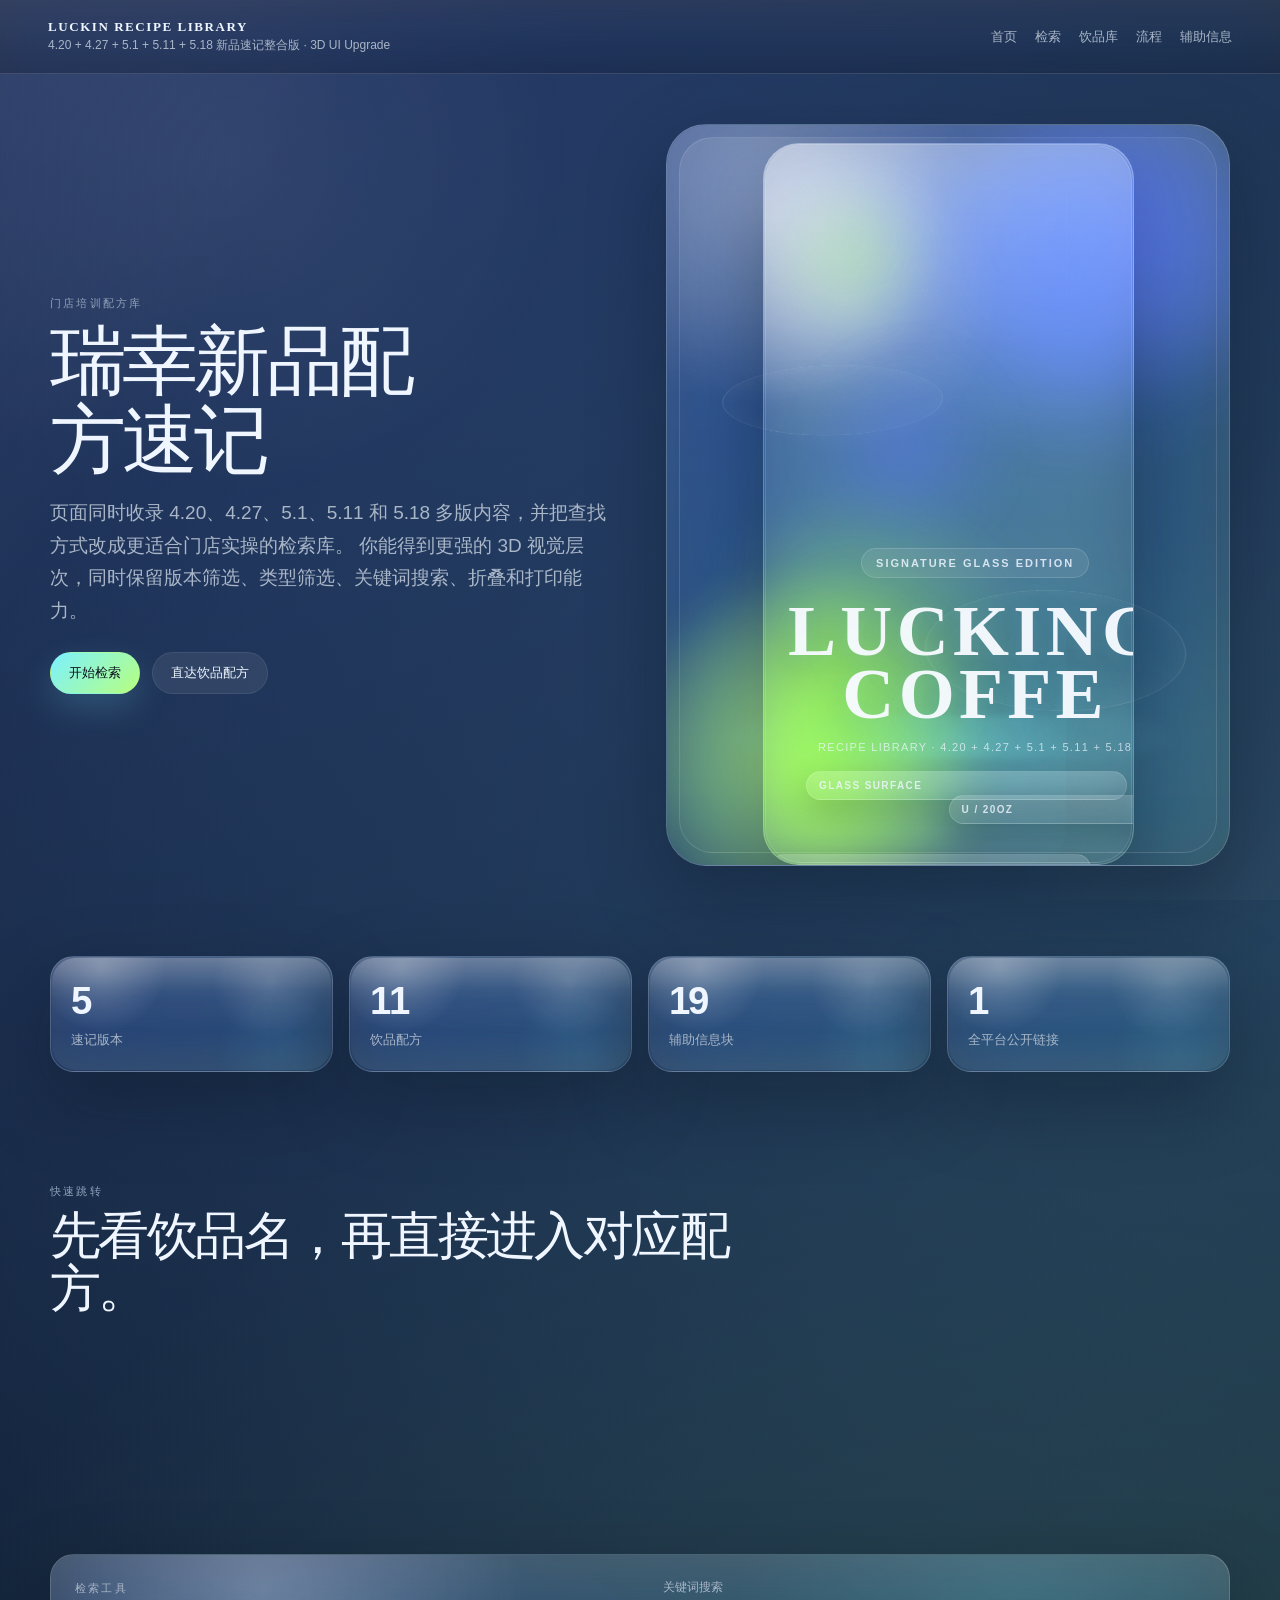
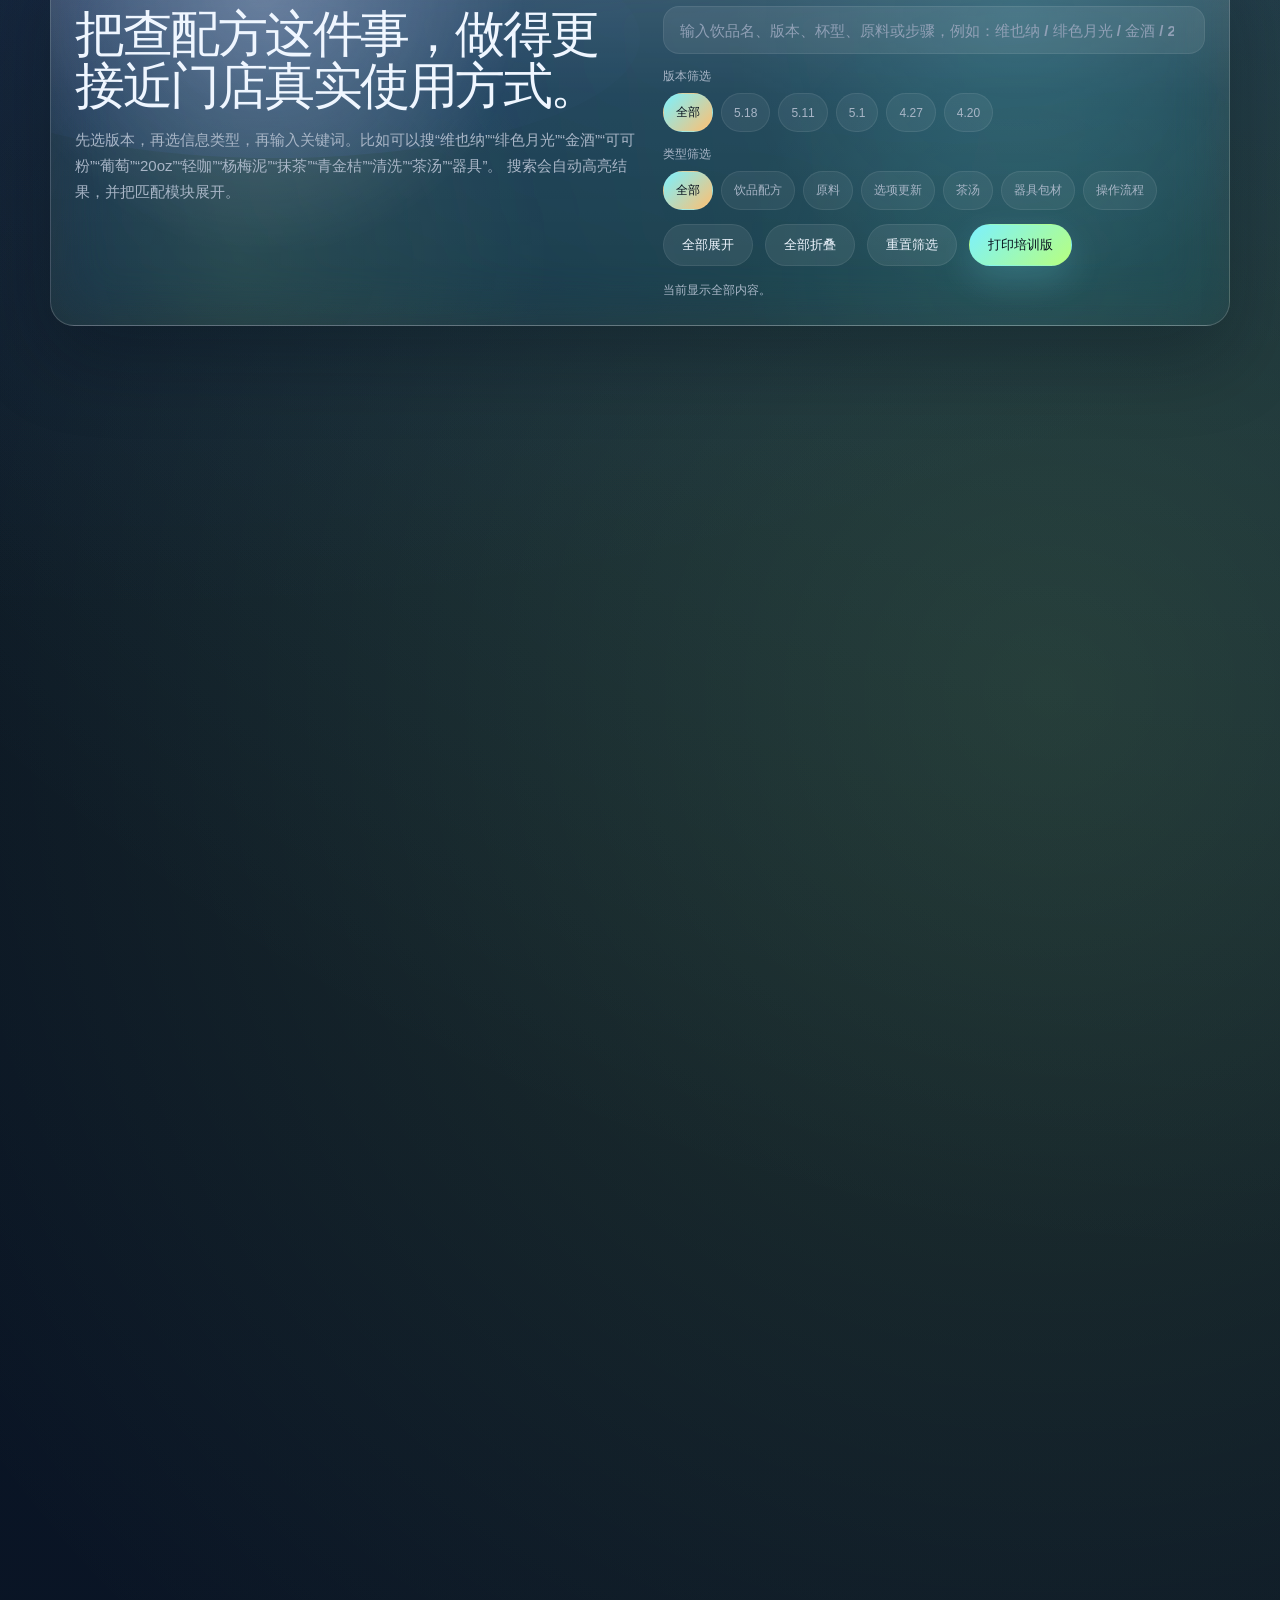
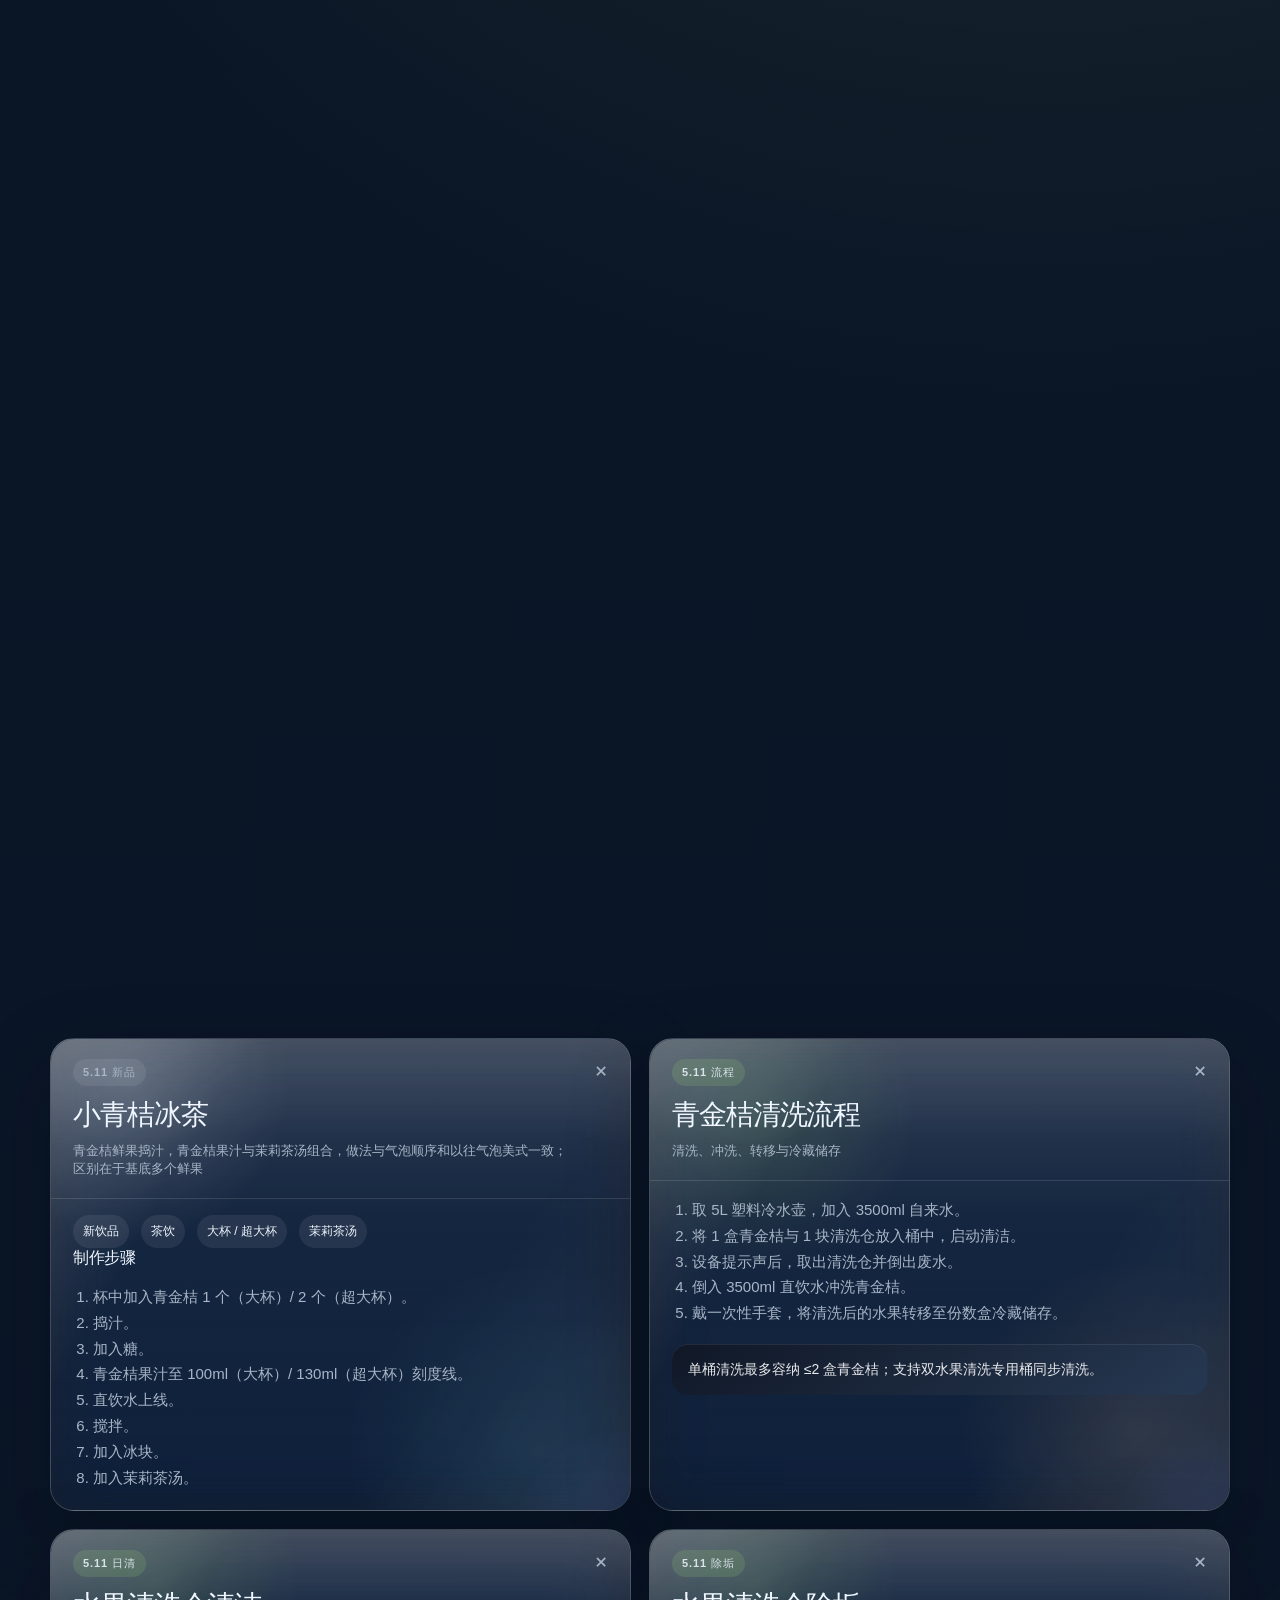
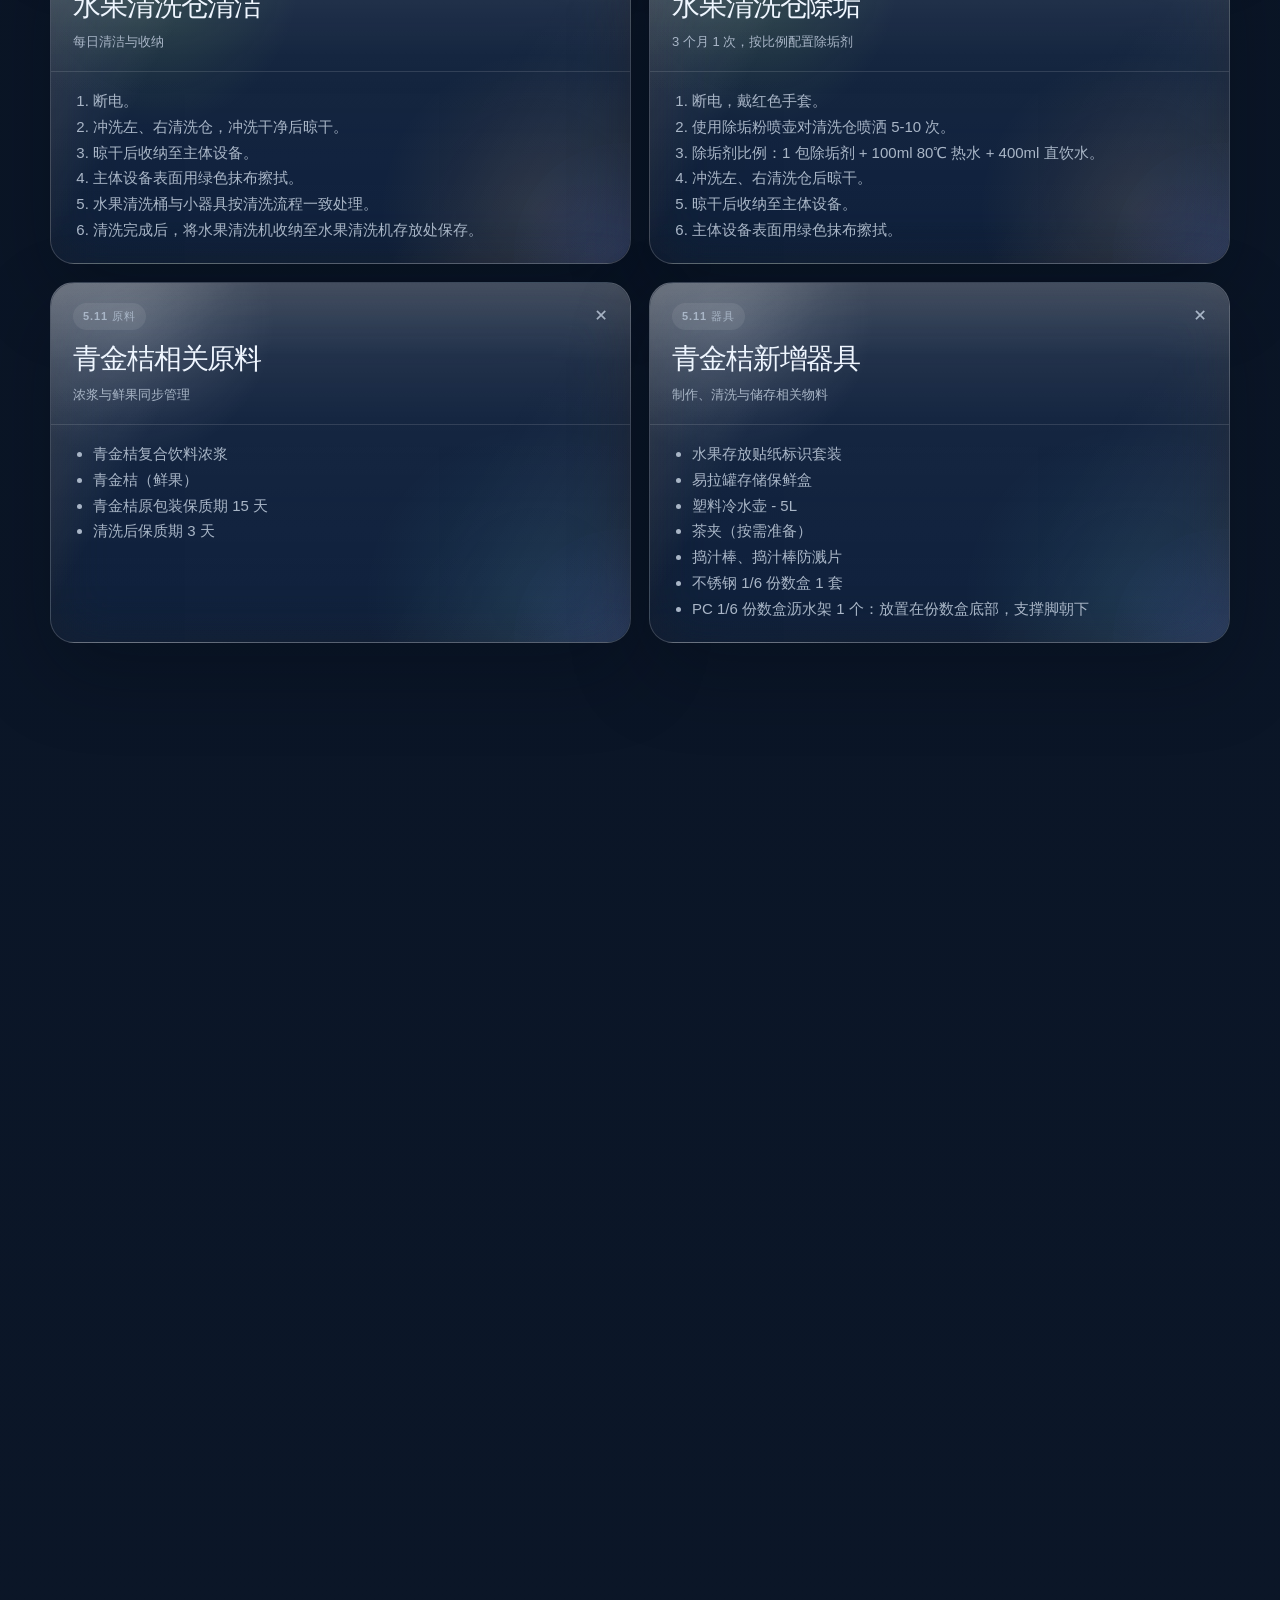
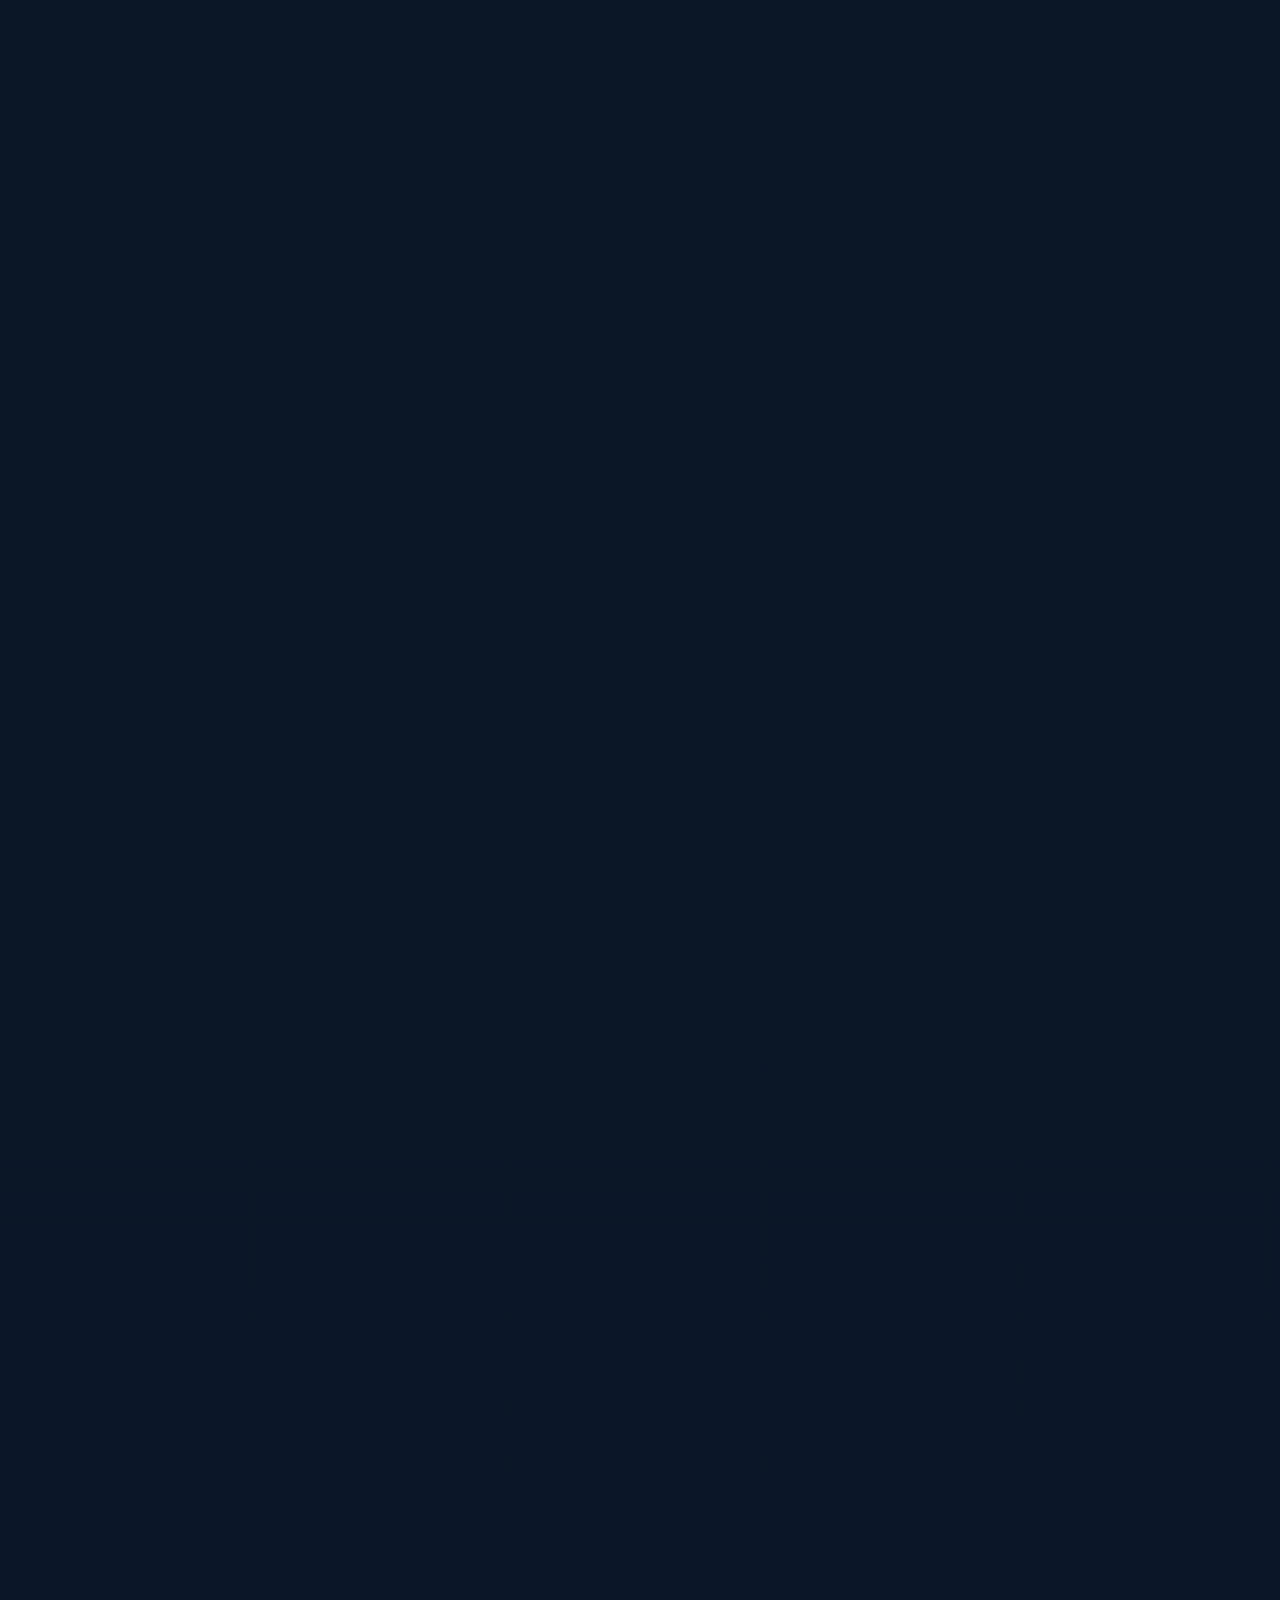
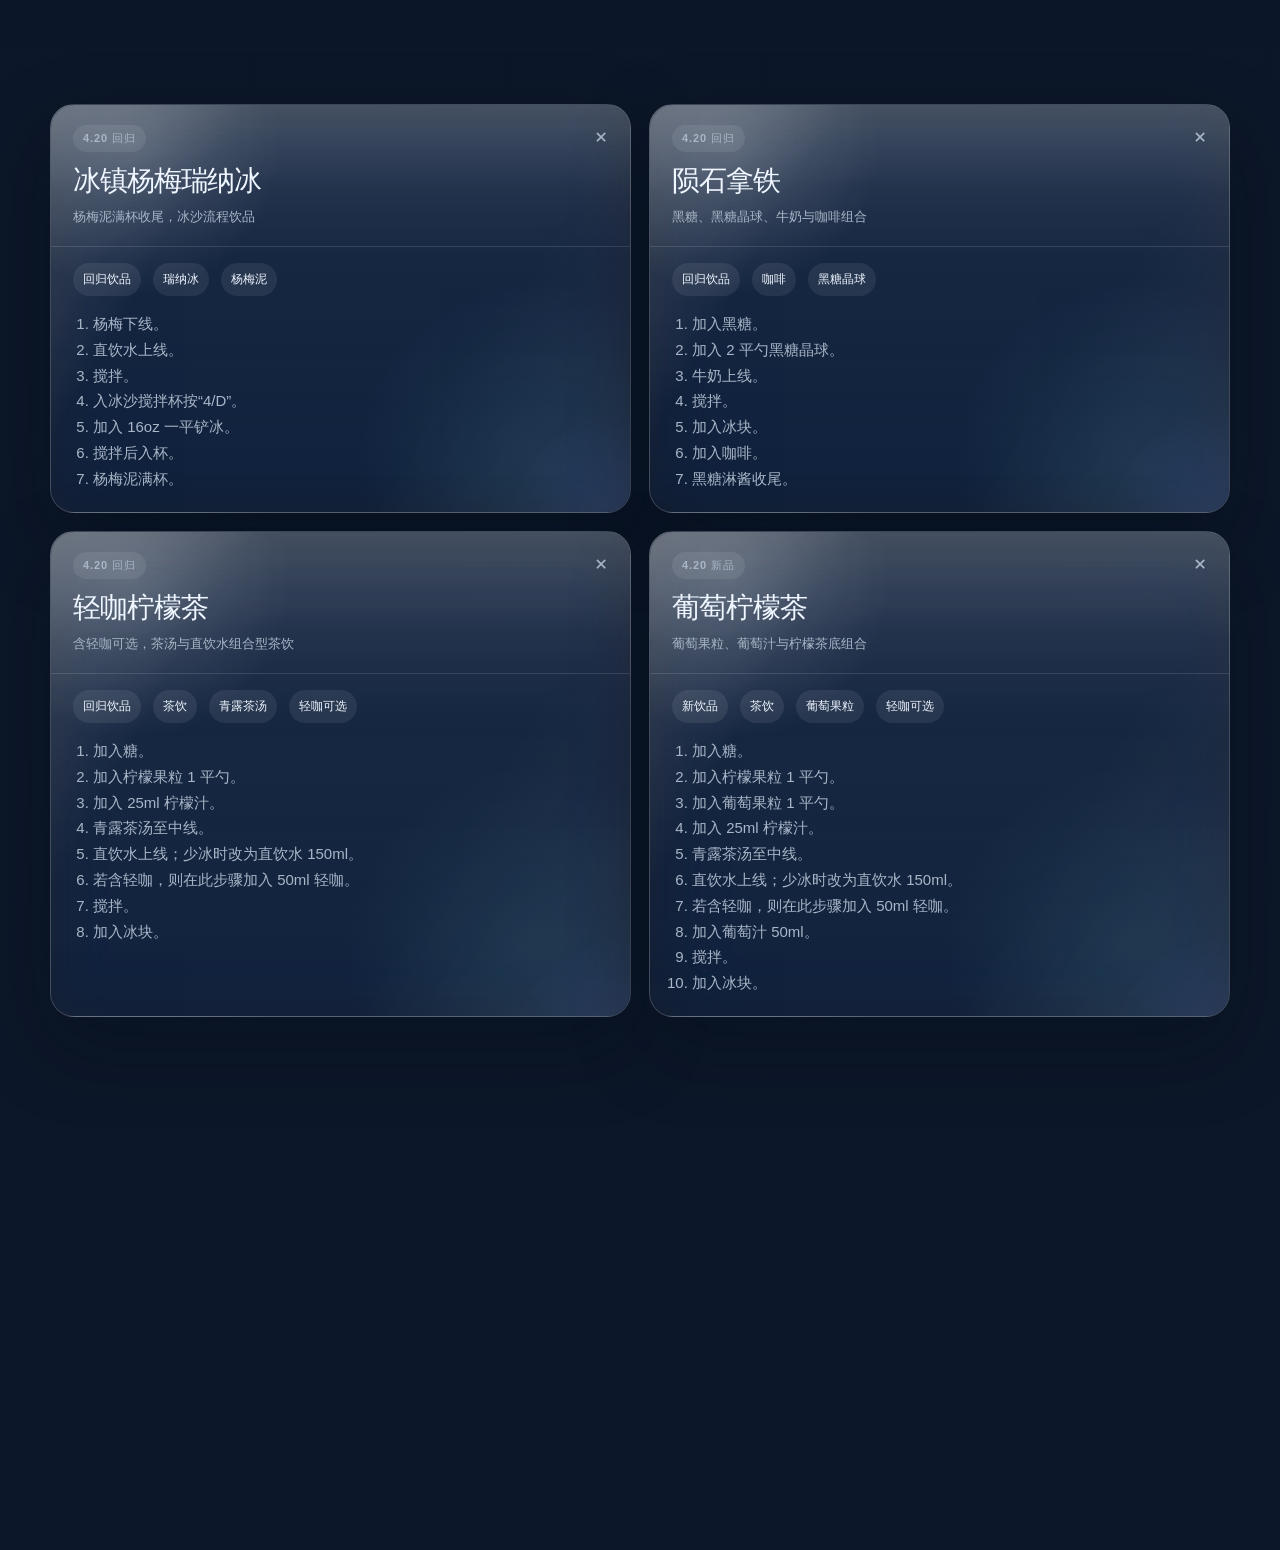
==== commit 331c17c0: "Add files via upload" ====
--- a/china-stable-ready/index.html
+++ b/china-stable-ready/index.html
@@ -16,7 +16,7 @@
     <header class="topbar">
       <div class="brand-group">
         <div class="brand">Luckin Recipe Library</div>
-        <p class="brand-subtitle">4.20 + 4.27 + 5.1 + 5.11 新品速记整合版 · 3D UI Upgrade</p>
+        <p class="brand-subtitle">4.20 + 4.27 + 5.1 + 5.11 + 5.18 新品速记整合版 · 3D UI Upgrade</p>
       </div>
       <nav class="nav">
         <a href="#overview">首页</a>
@@ -33,7 +33,7 @@
           <p class="eyebrow">门店培训配方库</p>
           <h1>瑞幸新品配方速记</h1>
           <p class="hero-text">
-            页面同时收录 4.20、4.27、5.1 和 5.11 多版内容，并把查找方式改成更适合门店实操的检索库。
+            页面同时收录 4.20、4.27、5.1、5.11 和 5.18 多版内容，并把查找方式改成更适合门店实操的检索库。
             你能得到更强的 3D 视觉层次，同时保留版本筛选、类型筛选、关键词搜索、折叠和打印能力。
           </p>
           <div class="hero-actions">
@@ -59,7 +59,7 @@
                 <span>Lucking</span>
                 <span>Coffe</span>
               </h2>
-              <p class="hero-wordmark-meta">Recipe Library · 4.20 + 4.27 + 5.1 + 5.11</p>
+              <p class="hero-wordmark-meta">Recipe Library · 4.20 + 4.27 + 5.1 + 5.11 + 5.18</p>
             </div>
             <div class="hero-floating-pill hero-floating-pill-a">Glass Surface</div>
             <div class="hero-floating-pill hero-floating-pill-b">Search Ready</div>
@@ -71,15 +71,15 @@
               <span>版本整合</span>
               <b>门店快查</b>
             </div>
-            <strong>4.20 + 4.27 + 5.1 + 5.11</strong>
+            <strong>5.18 + 5.11 + 5.1 + 4.27 + 4.20</strong>
             <p>回归饮品、新品、原料更新、选项更新、茶汤、器具包材统一归档，减少来回翻找。</p>
             <div class="hero-inline-metrics">
               <div class="hero-inline-metric">
-                <em>06</em>
+                <em>11</em>
                 <small>饮品配方</small>
               </div>
               <div class="hero-inline-metric">
-                <em>10</em>
+                <em>19</em>
                 <small>辅助信息</small>
               </div>
               <div class="hero-inline-metric">
@@ -121,15 +121,15 @@
 
       <section class="metrics-strip section">
         <div class="stat-card" data-reveal data-tilt>
-          <span>4</span>
+          <span>5</span>
           <p>速记版本</p>
         </div>
         <div class="stat-card" data-reveal data-tilt>
-          <span>9</span>
+          <span>11</span>
           <p>饮品配方</p>
         </div>
         <div class="stat-card" data-reveal data-tilt>
-          <span>16</span>
+          <span>19</span>
           <p>辅助信息块</p>
         </div>
         <div class="stat-card" data-reveal data-tilt>
@@ -144,6 +144,9 @@
           <h2>先看饮品名，再直接进入对应配方。</h2>
         </div>
         <div class="quick-chip-list" data-reveal>
+          <a href="#recipe-cocoa-vienna" class="quick-chip" data-tilt>可可维也纳</a>
+          <a href="#recipe-crimson-moonlight" class="quick-chip" data-tilt>绯色月光</a>
+          <a href="#prep-518" class="quick-chip" data-tilt>5.18 预制物料</a>
           <a href="#recipe-kumquat-americano" class="quick-chip" data-tilt>小青桔美式</a>
           <a href="#recipe-kumquat-tea" class="quick-chip" data-tilt>小青桔冰茶</a>
           <a href="#process-kumquat-clean" class="quick-chip" data-tilt>青金桔清洗流程</a>
@@ -163,7 +166,7 @@
             <p class="eyebrow">检索工具</p>
             <h2>把查配方这件事，做得更接近门店真实使用方式。</h2>
             <p>
-              先选版本，再选信息类型，再输入关键词。比如可以搜“葡萄”“20oz”“轻咖”“杨梅泥”“抹茶”“青金桔”“清洗”“茶汤”“器具”。
+              先选版本，再选信息类型，再输入关键词。比如可以搜“维也纳”“绯色月光”“金酒”“可可粉”“葡萄”“20oz”“轻咖”“杨梅泥”“抹茶”“青金桔”“清洗”“茶汤”“器具”。
               搜索会自动高亮结果，并把匹配模块展开。
             </p>
           </div>
@@ -174,7 +177,7 @@
               <input
                 id="searchInput"
                 type="search"
-                placeholder="输入饮品名、版本、杯型、原料或步骤，例如：轻咖 / 杨梅 / 20oz / 茶汤"
+                placeholder="输入饮品名、版本、杯型、原料或步骤，例如：维也纳 / 绯色月光 / 金酒 / 20oz / 茶汤"
                 autocomplete="off"
               />
             </label>
@@ -183,6 +186,7 @@
               <span class="filter-label">版本筛选</span>
               <div class="filter-row">
                 <button class="filter-chip is-active" type="button" data-filter-group="version" data-filter-value="all">全部</button>
+                <button class="filter-chip" type="button" data-filter-group="version" data-filter-value="5.18">5.18</button>
                 <button class="filter-chip" type="button" data-filter-group="version" data-filter-value="5.11">5.11</button>
                 <button class="filter-chip" type="button" data-filter-group="version" data-filter-value="5.1">5.1</button>
                 <button class="filter-chip" type="button" data-filter-group="version" data-filter-value="4.27">4.27</button>
@@ -218,10 +222,198 @@
       <section class="section" id="drink-library">
         <div class="section-heading" data-reveal>
           <p class="eyebrow">饮品配方库</p>
-          <h2>每张卡片对应一款饮品，展开就是完整做法。</h2>
+          <h2>按最新日期在前排序，展开卡片即可查看完整做法。</h2>
         </div>
 
         <div class="library-grid">
+          <details class="library-card recipe-card feature-card" id="recipe-cocoa-vienna" open data-searchable data-version="5.18" data-type="drink" data-name="可可维也纳 香草籽糖浆 巧克力预调液 牛乳 维也纳搅打奶油 可可粉 12oz U型冰杯 5.18" data-reveal data-tilt>
+            <summary>
+              <div>
+                <span class="card-version">5.18 新品</span>
+                <strong>可可维也纳</strong>
+                <small>咖啡、香草籽糖浆、巧克力预调液与维也纳搅打奶油组合；不可去冰少冰</small>
+              </div>
+            </summary>
+            <div class="card-body searchable-text">
+              <div class="tag-row">
+                <span class="info-tag">新饮品</span>
+                <span class="info-tag">咖啡</span>
+                <span class="info-tag">12oz U型冰杯</span>
+                <span class="info-tag">维也纳奶油顶</span>
+              </div>
+              <section class="recipe-subsection">
+                <h4>制作步骤</h4>
+                <ol>
+                  <li>咖啡入小号奶缸备用。</li>
+                  <li>冰摇壶中加入香草籽糖浆 3 泵。</li>
+                  <li>加入巧克力预调液至 50ml。</li>
+                  <li>加入牛乳至 100ml。</li>
+                  <li>加入直饮水至 150ml。</li>
+                  <li>加入 12oz 一平铲冰块。</li>
+                  <li>咖啡入冰摇壶，上下摇匀。</li>
+                  <li>入杯，铺维也纳搅打奶油。</li>
+                  <li>可可粉撒粉装饰。</li>
+                </ol>
+              </section>
+              <section class="note-box">
+                奶油顶需匀速横向从一端拉至另一端，重复 3 次即可；堂食不扣盖、打包扣盖，无外卖；不可去冰少冰。
+              </section>
+            </div>
+          </details>
+
+          <details class="library-card recipe-card feature-card" id="recipe-crimson-moonlight" open data-searchable data-version="5.18" data-type="drink" data-name="绯色月光 金酒 荔枝汁 葡萄 青露 咖啡 樱花荔枝云顶 树莓粉 含酒精 不含酒精 5.18" data-reveal data-tilt>
+            <summary>
+              <div>
+                <span class="card-version">5.18 新品</span>
+                <strong>绯色月光</strong>
+                <small>荔枝、葡萄、青露、咖啡与樱花荔枝云顶组合，区分含酒精与不含酒精两种做法</small>
+              </div>
+            </summary>
+            <div class="card-body searchable-text">
+              <div class="tag-row">
+                <span class="info-tag">新饮品</span>
+                <span class="info-tag">咖啡</span>
+                <span class="info-tag">含酒精 / 不含酒精</span>
+                <span class="info-tag">樱花荔枝云顶</span>
+              </div>
+              <section class="recipe-subsection">
+                <h4>含酒精版本</h4>
+                <ol>
+                  <li>用调酒量杯量取 15ml 金酒入杯。</li>
+                  <li>加入荔枝汁 30ml。</li>
+                  <li>加入葡萄至 100ml。</li>
+                  <li>加入青露至 150ml。</li>
+                  <li>加入冰块至 300ml。</li>
+                  <li>转移入杯。</li>
+                  <li>加入咖啡并搅拌。</li>
+                  <li>铺樱花荔枝云顶。</li>
+                  <li>树莓粉撒粉 1 下。</li>
+                </ol>
+              </section>
+              <section class="recipe-subsection">
+                <h4>不含酒精版本</h4>
+                <ol>
+                  <li>不加入金酒。</li>
+                  <li>荔枝汁 30ml + 葡萄至 100ml + 青露至 150ml + 冰块至 300ml。</li>
+                  <li>转移入杯，加入咖啡并搅拌。</li>
+                  <li>铺樱花荔枝云顶，树莓粉撒粉 1 下。</li>
+                </ol>
+              </section>
+              <section class="note-box">
+                堂食不扣盖、打包扣盖，无外卖；不可去冰少冰。含酒精版本需按门店出品规范明确区分。
+              </section>
+            </div>
+          </details>
+
+          <details class="library-card support-card feature-card" open data-searchable data-version="5.18" data-type="ingredient" data-name="5.18 新增原料 香草籽风味饮料浓浆 糖浆 可可粉 液体奶酪 荔枝汁 金酒 樱花味云感粉 树莓粉 5.18" data-reveal data-tilt>
+            <summary>
+              <div>
+                <span class="card-version">5.18 原料</span>
+                <strong>新增原料</strong>
+                <small>按储存方式拆分，方便当班检查备货与效期</small>
+              </div>
+            </summary>
+            <div class="card-body searchable-text">
+              <div class="info-grid">
+                <section class="recipe-subsection">
+                  <h4>常规新增</h4>
+                  <ul>
+                    <li>香草籽风味饮料浓浆（糖浆）</li>
+                    <li>可可粉</li>
+                    <li>荔枝汁</li>
+                    <li>添加利伦敦干味金酒</li>
+                    <li>樱花味云感粉</li>
+                    <li>树莓粉</li>
+                  </ul>
+                </section>
+                <section class="recipe-subsection">
+                  <h4>冷藏重点</h4>
+                  <ul>
+                    <li>液体奶酪：需提前预冷 3h。</li>
+                    <li>液体奶酪预冷后不超过 48 小时。</li>
+                    <li>除荔枝汁以外，其余新增原料均常温储存。</li>
+                  </ul>
+                </section>
+              </div>
+            </div>
+          </details>
+
+          <details class="library-card support-card feature-card" open data-searchable data-version="5.18" data-type="tool" data-name="5.18 新增器具 新增包材 撒罐粉 冷水壶 奶油枪 维也纳扁形花嘴 花嘴转接头 调酒量杯 12ozU型冰杯 杯托 特调卡 5.18" data-reveal data-tilt>
+            <summary>
+              <div>
+                <span class="card-version">5.18 器具包材</span>
+                <strong>新增器具与包材</strong>
+                <small>制作奶油顶、酒精饮品和 12oz U 型冰杯出品相关</small>
+              </div>
+            </summary>
+            <div class="card-body searchable-text">
+              <div class="info-grid">
+                <section class="recipe-subsection">
+                  <h4>新增器具</h4>
+                  <ul>
+                    <li>撒罐粉 × 2</li>
+                    <li>冷水壶 × 1</li>
+                    <li>奶油枪 × 1</li>
+                    <li>维也纳扁形花嘴 × 1</li>
+                    <li>花嘴转接头 × 1</li>
+                    <li>调酒量杯 × 1</li>
+                  </ul>
+                </section>
+                <section class="recipe-subsection">
+                  <h4>新增包材</h4>
+                  <ul>
+                    <li>12oz U 型冰杯</li>
+                    <li>一杯杯托 / 两杯杯托</li>
+                    <li>特调卡：维也纳 + 绯色月光</li>
+                  </ul>
+                </section>
+              </div>
+            </div>
+          </details>
+
+          <details class="library-card support-card process-card feature-card" id="prep-518" open data-searchable data-version="5.18" data-type="process" data-name="5.18 新增预制物料 巧克力预调液 维也纳搅打奶油 樱花荔枝云顶 冰沙壶 奶泡壶 气弹 5.18" data-reveal data-tilt>
+            <summary>
+              <div>
+                <span class="card-version">5.18 预制</span>
+                <strong>新增预制物料</strong>
+                <small>巧克力预调液、维也纳搅打奶油、樱花荔枝云顶集中查看</small>
+              </div>
+            </summary>
+            <div class="card-body searchable-text">
+              <section class="recipe-subsection">
+                <h4>巧克力预调液</h4>
+                <p>先热水再可可粉，常温储存 12 小时。</p>
+                <div class="prep-table" role="table" aria-label="巧克力预调液预制方案">
+                  <div role="row"><span>预制方案</span><span>预制器具</span><span>热水</span><span>可可粉</span></div>
+                  <div role="row"><span>12g</span><span>冰沙壶（1/A 键）</span><span>200g</span><span>12g</span></div>
+                  <div role="row"><span>24g</span><span>冰沙壶（1/A 键）</span><span>400g</span><span>24g</span></div>
+                </div>
+              </section>
+              <section class="recipe-subsection">
+                <h4>维也纳搅打奶油</h4>
+                <ol>
+                  <li>香草籽糖浆 6 泵。</li>
+                  <li>淡奶油 370g + 液体奶酪 230g。</li>
+                  <li>搅拌后装入奶油枪。</li>
+                  <li>装气弹并充气。</li>
+                  <li>大力摇晃 60 下。</li>
+                </ol>
+                <p class="inline-alert">冷藏储存，闭店废弃。</p>
+              </section>
+              <section class="recipe-subsection">
+                <h4>樱花荔枝云顶</h4>
+                <ol>
+                  <li>纯牛奶 200g。</li>
+                  <li>荔枝汁 20g。</li>
+                  <li>青露 70g。</li>
+                  <li>樱花云感粉 25g。</li>
+                  <li>奶泡壶按 “2/B” 键。</li>
+                </ol>
+                <p class="inline-alert">奶泡壶制作，冷藏储存，闭店废弃。</p>
+              </section>
+            </div>
+          </details>
+
           <details class="library-card recipe-card" id="recipe-kumquat-americano" open data-searchable data-version="5.11" data-type="drink" data-name="小青桔美式 青金桔 美式 咖啡 大杯 超大杯 青金桔果汁 5.11" data-reveal data-tilt>
             <summary>
               <div>
--- a/china-stable-ready/styles.css
+++ b/china-stable-ready/styles.css
@@ -931,6 +931,7 @@
 .library-card {
   position: relative;
   overflow: hidden;
+  order: 50;
   border: 1px solid var(--glass-stroke);
   border-radius: var(--radius-lg);
   background:
@@ -939,6 +940,26 @@
     var(--glass-fill);
   backdrop-filter: blur(28px) saturate(165%);
   transition: transform 220ms ease, box-shadow 220ms ease, border-color 220ms ease;
+}
+
+.library-card[data-version="5.18"] {
+  order: 10;
+}
+
+.library-card[data-version="5.11"] {
+  order: 20;
+}
+
+.library-card[data-version="5.1"] {
+  order: 30;
+}
+
+.library-card[data-version="4.27"] {
+  order: 40;
+}
+
+.library-card[data-version="4.20"] {
+  order: 50;
 }
 
 .library-card::before {
@@ -960,6 +981,22 @@
 
 .library-card:hover {
   transform: translateY(-3px);
+}
+
+.feature-card {
+  border-color: rgba(172, 236, 255, 0.24);
+  background:
+    radial-gradient(circle at 14% 8%, rgba(255, 255, 255, 0.24), transparent 24%),
+    radial-gradient(circle at 90% 18%, rgba(124, 241, 255, 0.16), transparent 28%),
+    radial-gradient(circle at 76% 92%, rgba(184, 255, 126, 0.1), transparent 30%),
+    var(--glass-fill);
+  box-shadow:
+    0 24px 70px rgba(2, 8, 16, 0.32),
+    inset 0 1px 0 rgba(255, 255, 255, 0.16);
+}
+
+.feature-card::after {
+  background: radial-gradient(circle, rgba(172, 236, 255, 0.22), rgba(93, 125, 255, 0.03) 70%);
 }
 
 .library-card summary {
@@ -1319,6 +1356,55 @@
   font-size: 14px;
   line-height: 1.65;
   box-shadow: inset 0 1px 0 rgba(255, 255, 255, 0.08);
+}
+
+.info-grid {
+  display: grid;
+  grid-template-columns: repeat(2, minmax(0, 1fr));
+  gap: 18px;
+  margin-top: 16px;
+}
+
+.prep-table {
+  display: grid;
+  gap: 1px;
+  overflow: hidden;
+  margin-top: 12px;
+  border: 1px solid rgba(255, 255, 255, 0.12);
+  border-radius: 16px;
+  background: rgba(255, 255, 255, 0.08);
+}
+
+.prep-table [role="row"] {
+  display: grid;
+  grid-template-columns: 0.8fr 1.4fr 0.8fr 0.8fr;
+  gap: 1px;
+}
+
+.prep-table span {
+  padding: 10px 12px;
+  background: rgba(7, 17, 31, 0.42);
+  color: rgba(232, 240, 255, 0.86);
+  font-size: 13px;
+  line-height: 1.45;
+}
+
+.prep-table [role="row"]:first-child span {
+  color: rgba(255, 255, 255, 0.92);
+  font-weight: 800;
+  background: rgba(255, 255, 255, 0.1);
+}
+
+.inline-alert {
+  display: inline-flex;
+  margin-top: 10px;
+  padding: 8px 10px;
+  border: 1px solid rgba(184, 255, 126, 0.18);
+  border-radius: 999px;
+  background: rgba(184, 255, 126, 0.08);
+  color: rgba(232, 255, 214, 0.92);
+  font-size: 13px;
+  font-weight: 700;
 }
 
 .dark-support-card {
@@ -1556,6 +1642,10 @@
     grid-template-columns: 1fr;
   }
 
+  .info-grid {
+    grid-template-columns: 1fr;
+  }
+
   .recipe-visual-column {
     position: relative;
     top: auto;
@@ -1636,6 +1726,14 @@
   .recipe-visual-frame-u,
   .recipe-visual-frame-20 {
     transform: none;
+  }
+
+  .prep-table {
+    overflow-x: auto;
+  }
+
+  .prep-table [role="row"] {
+    min-width: 560px;
   }
 
   .lightbox {
